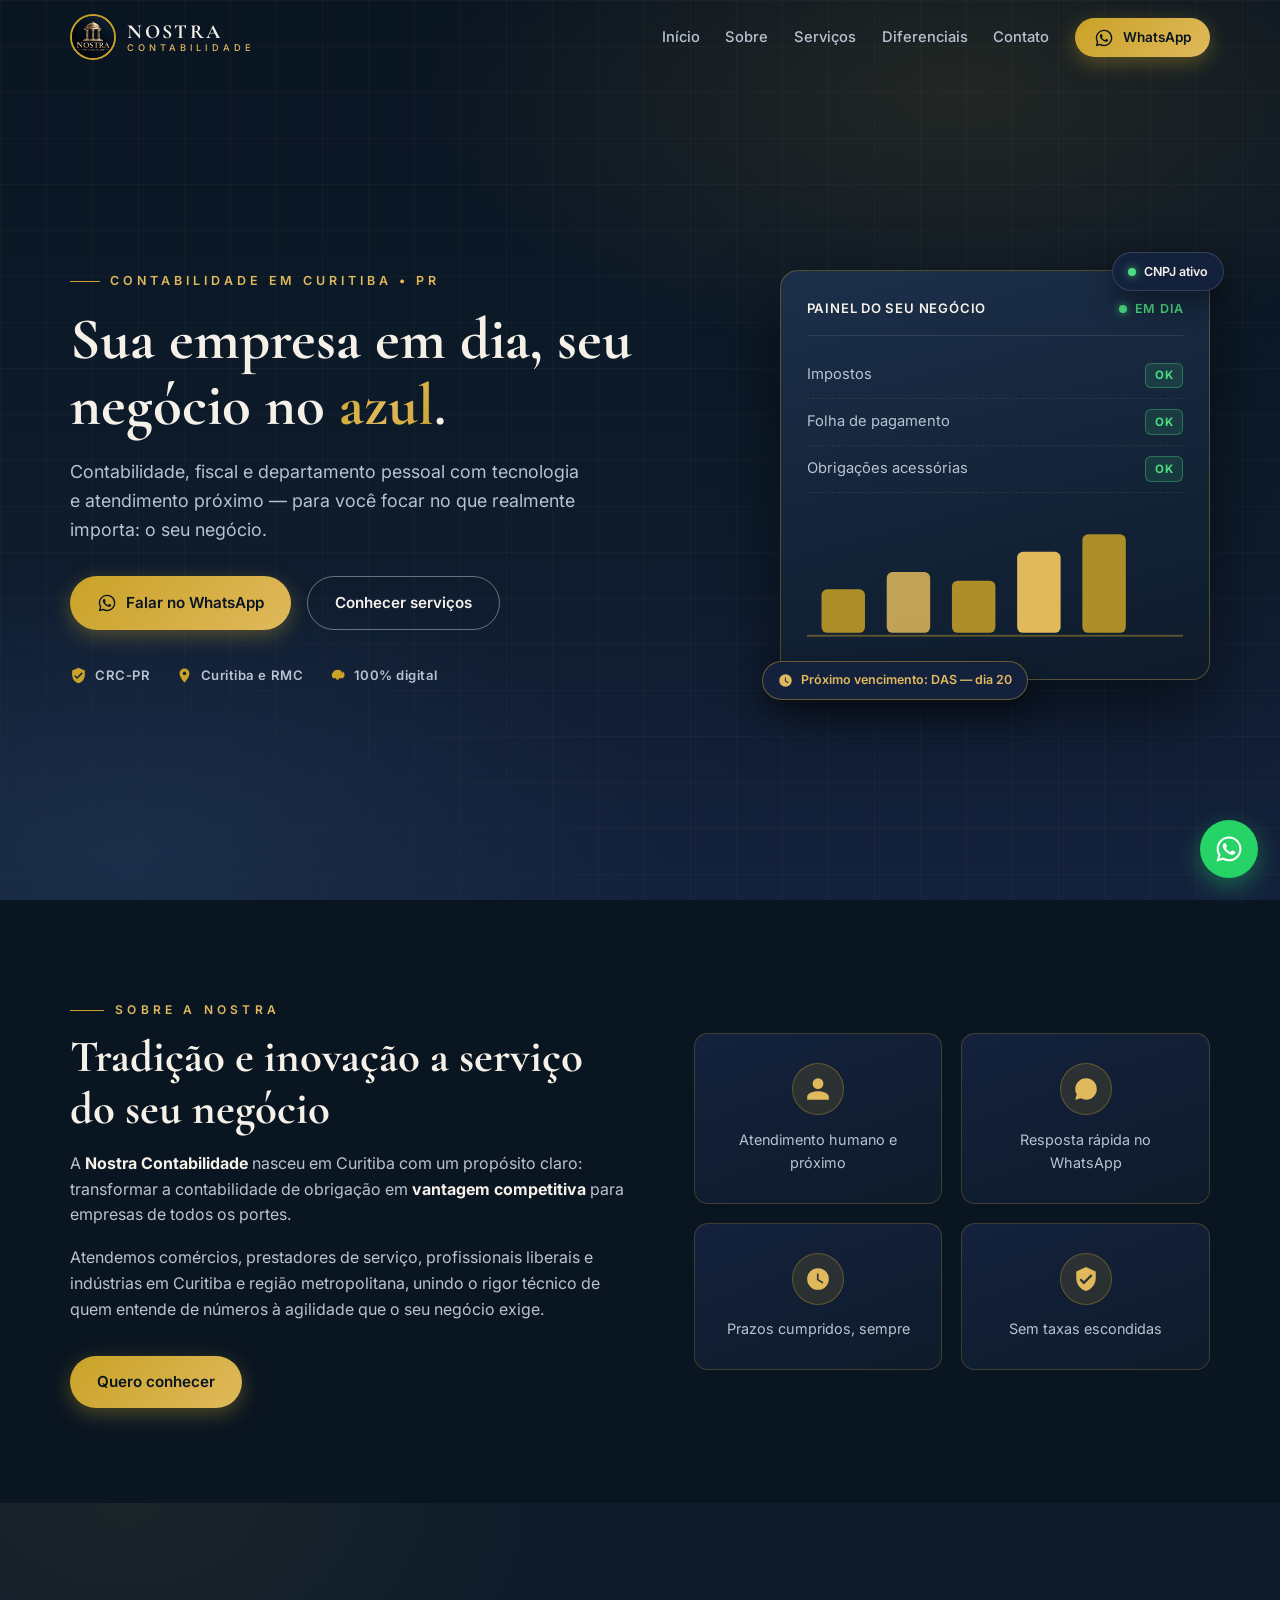
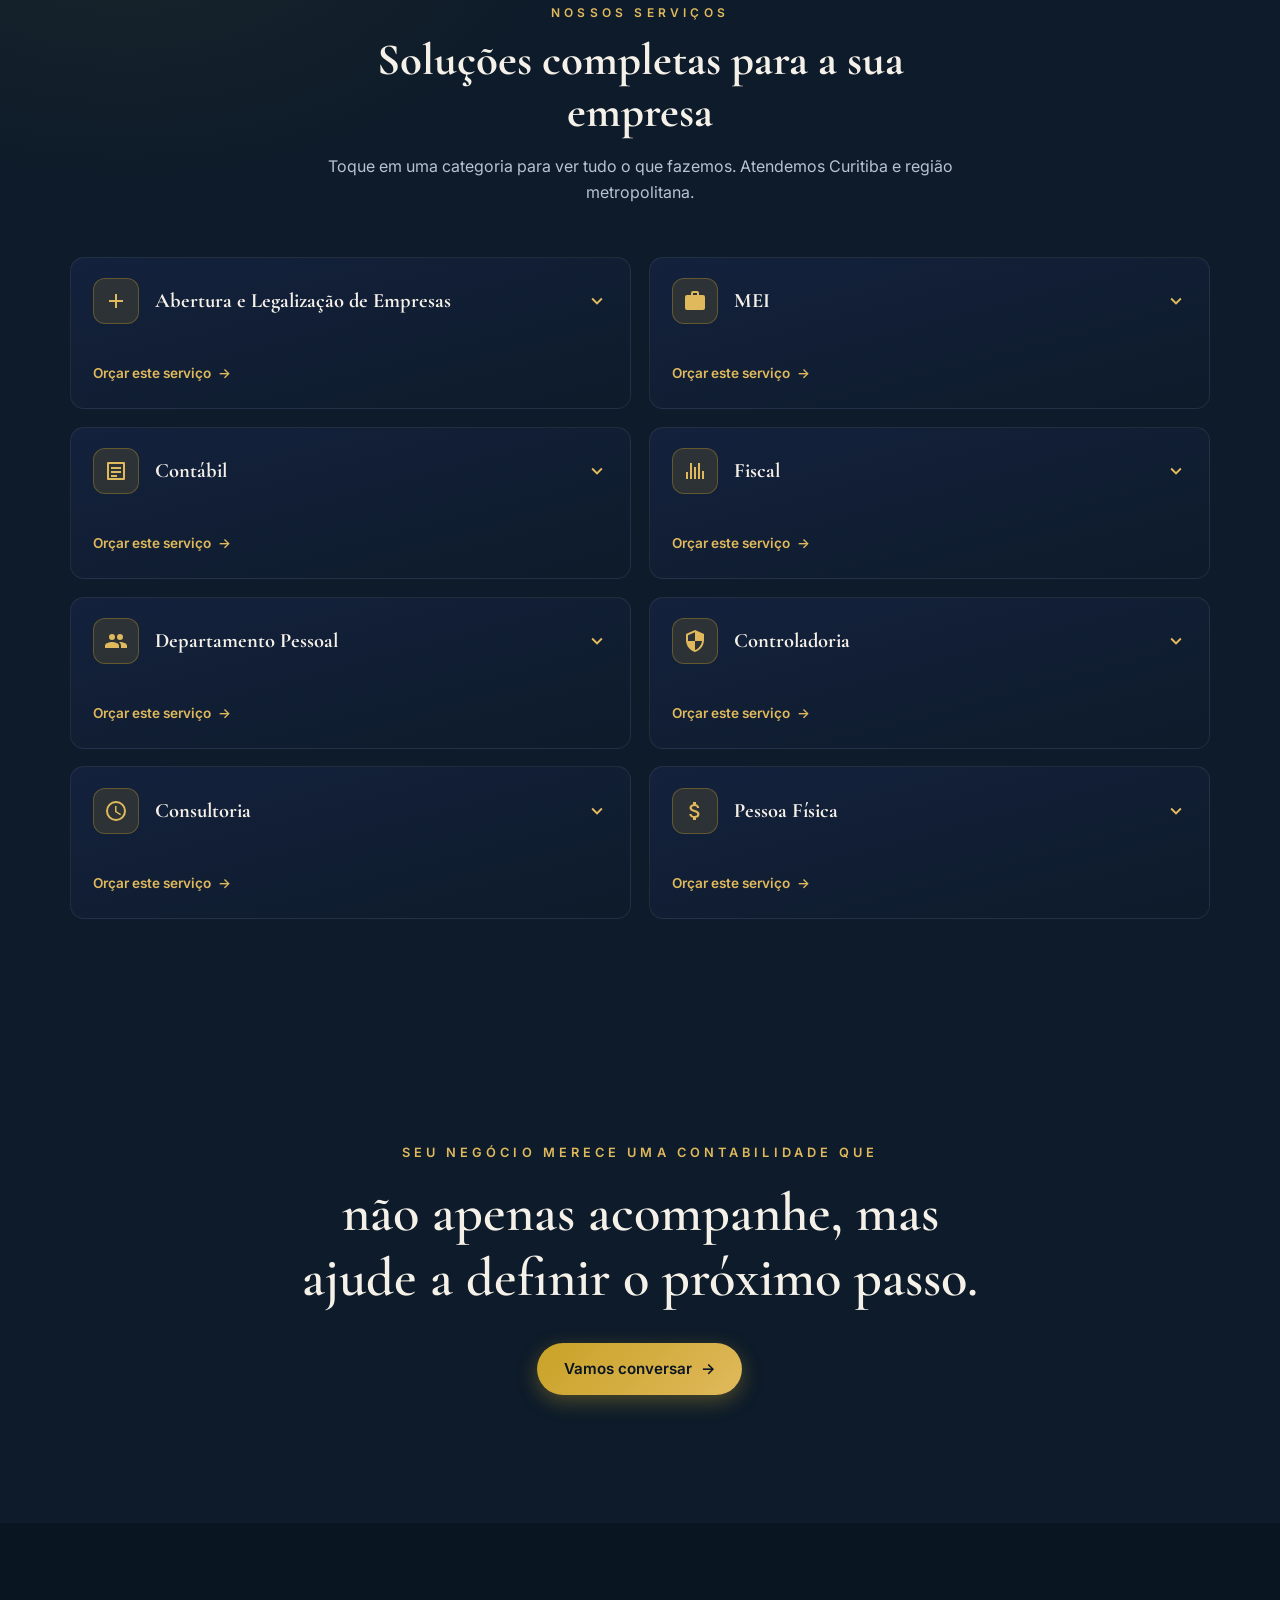
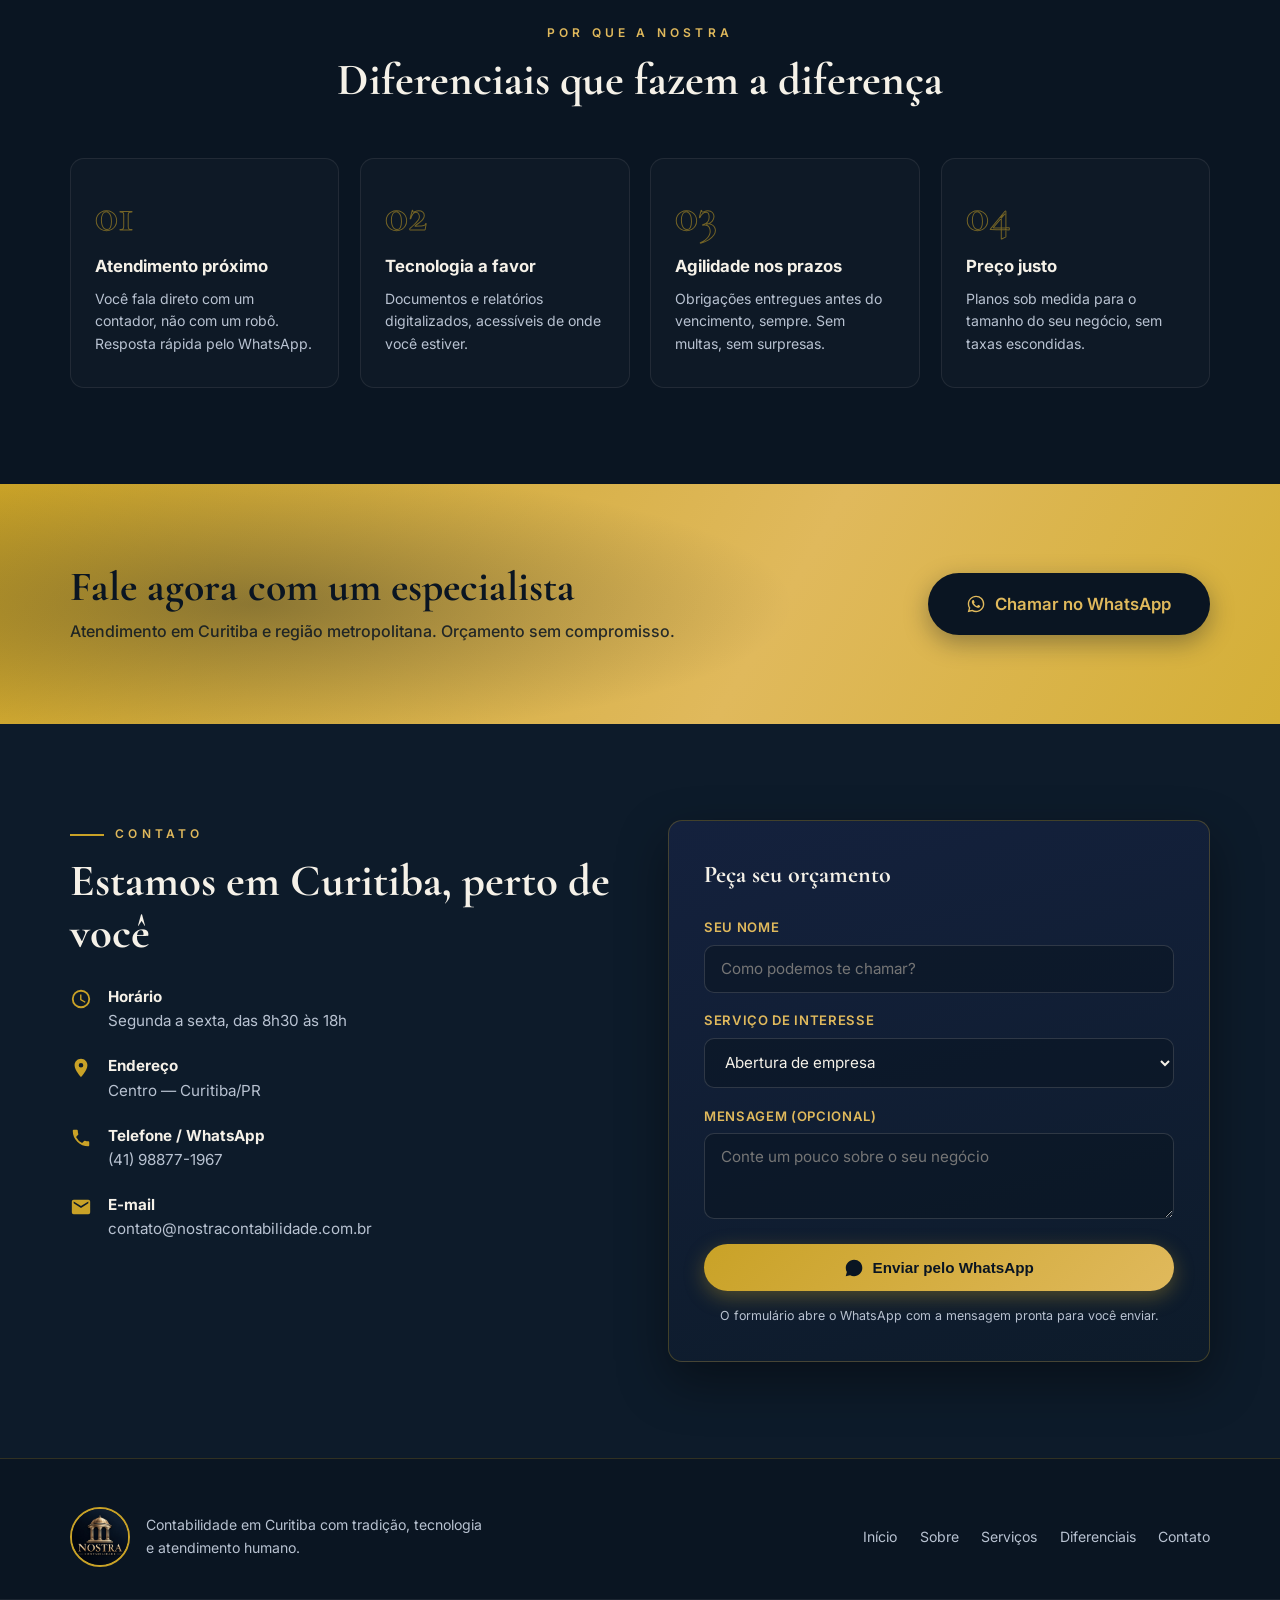
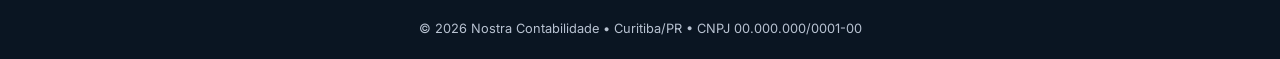
==== index.html @ fb2be80e "Refaz hero em layout moderno de duas colunas: texto + painel visual, selos de confiança, remove logo" ====
<!DOCTYPE html>
<html lang="pt-BR">
<head>
  <meta charset="UTF-8">
  <meta name="viewport" content="width=device-width, initial-scale=1.0">
  <title>Nostra Contabilidade | Contabilidade em Curitiba</title>
  <meta name="description" content="Nostra Contabilidade em Curitiba: abertura de empresa, contabilidade completa, folha de pagamento, imposto de renda e planejamento tributário. Fale conosco pelo WhatsApp.">
  <link rel="icon" type="image/jpeg" href="logo.jpeg">
  <link rel="preconnect" href="https://fonts.googleapis.com">
  <link rel="preconnect" href="https://fonts.gstatic.com" crossorigin>
  <link href="https://fonts.googleapis.com/css2?family=Cormorant+Garamond:wght@500;600;700&family=Inter:wght@400;500;600;700&display=swap" rel="stylesheet">
  <link rel="stylesheet" href="css/style.css">
</head>
<body>

  <!-- ===== HEADER ===== -->
  <header class="header" id="header">
    <div class="container header__inner">
      <a href="#inicio" class="header__brand">
        <img src="logo.jpeg" alt="Nostra Contabilidade" class="header__logo">
        <span class="header__name">NOSTRA <small>CONTABILIDADE</small></span>
      </a>
      <nav class="nav" id="nav">
        <a href="#inicio" class="nav__link">Início</a>
        <a href="#sobre" class="nav__link">Sobre</a>
        <a href="#servicos" class="nav__link">Serviços</a>
        <a href="#diferenciais" class="nav__link">Diferenciais</a>
        <a href="#contato" class="nav__link">Contato</a>
        <a href="#" class="btn btn--gold btn--nav js-whatsapp" data-message="Olá! Vim pelo site da Nostra Contabilidade e gostaria de um orçamento.">
          <svg viewBox="0 0 24 24" class="icon" aria-hidden="true"><path d="M12.04 2C6.58 2 2.13 6.45 2.13 11.91c0 1.75.46 3.45 1.32 4.95L2.05 22l5.25-1.38a9.87 9.87 0 0 0 4.74 1.21h.01c5.46 0 9.9-4.45 9.9-9.91 0-2.65-1.03-5.14-2.9-7.01A9.82 9.82 0 0 0 12.04 2zm0 18.13h-.01a8.2 8.2 0 0 1-4.19-1.15l-.3-.18-3.12.82.83-3.04-.2-.31a8.2 8.2 0 0 1-1.26-4.38c0-4.54 3.7-8.24 8.25-8.24 2.2 0 4.27.86 5.82 2.42a8.18 8.18 0 0 1 2.41 5.83c0 4.54-3.7 8.23-8.23 8.23zm4.52-6.16c-.25-.12-1.47-.72-1.69-.81-.23-.08-.39-.12-.56.13-.16.24-.64.8-.78.97-.14.16-.29.18-.54.06-.25-.12-1.05-.39-2-1.23-.74-.66-1.23-1.47-1.38-1.72-.14-.25-.02-.38.11-.51.11-.11.25-.29.37-.43.12-.14.16-.25.25-.41.08-.17.04-.31-.02-.43-.06-.12-.56-1.34-.76-1.84-.2-.48-.41-.42-.56-.43h-.48c-.17 0-.43.06-.66.31-.22.25-.86.85-.86 2.07 0 1.22.89 2.4 1.01 2.56.12.17 1.75 2.67 4.23 3.74.59.26 1.05.41 1.41.52.59.19 1.13.16 1.56.1.48-.07 1.47-.6 1.67-1.18.21-.58.21-1.07.15-1.18-.06-.11-.22-.17-.47-.29z"/></svg>
          WhatsApp
        </a>
      </nav>
      <button class="hamburger" id="hamburger" aria-label="Abrir menu" aria-expanded="false">
        <span></span><span></span><span></span>
      </button>
    </div>
  </header>

  <!-- ===== HERO ===== -->
  <section class="hero" id="inicio">
    <div class="container hero__inner">
      <div class="hero__col hero__col--texto">
        <p class="hero__tag reveal">Contabilidade em Curitiba • PR</p>
        <h1 class="hero__title reveal" style="--delay:.15s">
          Sua empresa em dia, seu negócio no <em>azul</em>.
        </h1>
        <p class="hero__subtitle reveal" style="--delay:.3s">
          Contabilidade, fiscal e departamento pessoal com tecnologia e atendimento
          próximo — para você focar no que realmente importa: o seu negócio.
        </p>
        <div class="hero__actions reveal" style="--delay:.45s">
          <a href="#" class="btn btn--gold js-whatsapp" data-message="Olá! Vim pelo site da Nostra Contabilidade e gostaria de um orçamento.">
            <svg viewBox="0 0 24 24" class="icon" aria-hidden="true"><path d="M12.04 2C6.58 2 2.13 6.45 2.13 11.91c0 1.75.46 3.45 1.32 4.95L2.05 22l5.25-1.38a9.87 9.87 0 0 0 4.74 1.21h.01c5.46 0 9.9-4.45 9.9-9.91 0-2.65-1.03-5.14-2.9-7.01A9.82 9.82 0 0 0 12.04 2zm0 18.13h-.01a8.2 8.2 0 0 1-4.19-1.15l-.3-.18-3.12.82.83-3.04-.2-.31a8.2 8.2 0 0 1-1.26-4.38c0-4.54 3.7-8.24 8.25-8.24 2.2 0 4.27.86 5.82 2.42a8.18 8.18 0 0 1 2.41 5.83c0 4.54-3.7 8.23-8.23 8.23zm4.52-6.16c-.25-.12-1.47-.72-1.69-.81-.23-.08-.39-.12-.56.13-.16.24-.64.8-.78.97-.14.16-.29.18-.54.06-.25-.12-1.05-.39-2-1.23-.74-.66-1.23-1.47-1.38-1.72-.14-.25-.02-.38.11-.51.11-.11.25-.29.37-.43.12-.14.16-.25.25-.41.08-.17.04-.31-.02-.43-.06-.12-.56-1.34-.76-1.84-.2-.48-.41-.42-.56-.43h-.48c-.17 0-.43.06-.66.31-.22.25-.86.85-.86 2.07 0 1.22.89 2.4 1.01 2.56.12.17 1.75 2.67 4.23 3.74.59.26 1.05.41 1.41.52.59.19 1.13.16 1.56.1.48-.07 1.47-.6 1.67-1.18.21-.58.21-1.07.15-1.18-.06-.11-.22-.17-.47-.29z"/></svg>
            Falar no WhatsApp
          </a>
          <a href="#servicos" class="btn btn--outline">Conhecer serviços</a>
        </div>
        <ul class="hero__badges reveal" style="--delay:.6s">
          <li>
            <svg viewBox="0 0 24 24" class="icon"><path d="M12 1 3 5v6c0 5.55 3.84 10.74 9 12 5.16-1.26 9-6.45 9-12V5l-9-4zm-2 16-4-4 1.41-1.41L10 14.17l6.59-6.59L18 9l-8 8z"/></svg>
            CRC-PR
          </li>
          <li>
            <svg viewBox="0 0 24 24" class="icon"><path d="M12 2C8.13 2 5 5.13 5 9c0 5.25 7 13 7 13s7-7.75 7-13c0-3.87-3.13-7-7-7zm0 9.5A2.5 2.5 0 1 1 14.5 9 2.5 2.5 0 0 1 12 11.5z"/></svg>
            Curitiba e RMC
          </li>
          <li>
            <svg viewBox="0 0 24 24" class="icon"><path d="M19.35 10.04A7.49 7.49 0 0 0 12 4a7.58 7.58 0 0 0-6.18 3.12A6 6 0 0 0 6 16.03h12.98A5.5 5.5 0 0 0 22 10.5a5.4 5.4 0 0 0-2.65-4.46zM10 17.5h4v-1.5h-4v1.5z"/></svg>
            100% digital
          </li>
        </ul>
      </div>
      <div class="hero__col hero__col--visual reveal" style="--delay:.3s">
        <div class="panel">
          <div class="panel__head">
            <span>Painel do seu negócio</span>
            <span class="panel__status"><i></i>Em dia</span>
          </div>
          <div class="panel__row">
            <span>Impostos</span>
            <span class="panel__ok">OK</span>
          </div>
          <div class="panel__row">
            <span>Folha de pagamento</span>
            <span class="panel__ok">OK</span>
          </div>
          <div class="panel__row">
            <span>Obrigações acessórias</span>
            <span class="panel__ok">OK</span>
          </div>
          <svg class="panel__chart" viewBox="0 0 260 90" aria-hidden="true">
            <rect x="10"  y="52" width="30" height="30" rx="4"/>
            <rect x="55"  y="40" width="30" height="42" rx="4"/>
            <rect x="100" y="46" width="30" height="36" rx="4"/>
            <rect x="145" y="26" width="30" height="56" rx="4"/>
            <rect x="190" y="14" width="30" height="68" rx="4"/>
            <line x1="0" y1="84" x2="260" y2="84" stroke="rgba(201,162,39,.4)" stroke-width="1.5"/>
          </svg>
        </div>
        <span class="chip chip--green">
          <i></i>CNPJ ativo
        </span>
        <span class="chip chip--gold">
          <svg viewBox="0 0 24 24"><path d="M12 2a10 10 0 1 0 10 10A10 10 0 0 0 12 2zm4.2 14.2L11 13V7h1.5v5.2l4.5 2.7-.8 1.3z"/></svg>
          Próximo vencimento: DAS — dia 20
        </span>
      </div>
    </div>
  </section>

  <!-- ===== SOBRE ===== -->
  <section class="section sobre" id="sobre">
    <div class="container sobre__grid">
      <div class="sobre__texto reveal">
        <span class="section__tag">Sobre a Nostra</span>
        <h2 class="section__title">Tradição e inovação a serviço do seu negócio</h2>
        <p>
          A <strong>Nostra Contabilidade</strong> nasceu em Curitiba com um propósito claro:
          transformar a contabilidade de obrigação em <strong>vantagem competitiva</strong> para
          empresas de todos os portes.
        </p>
        <p>
          Atendemos comércios, prestadores de serviço, profissionais liberais e indústrias em
          Curitiba e região metropolitana, unindo o rigor técnico de quem entende de números
          à agilidade que o seu negócio exige.
        </p>
        <a href="#" class="btn btn--gold js-whatsapp" data-message="Olá! Gostaria de conhecer melhor a Nostra Contabilidade.">Quero conhecer</a>
      </div>
      <div class="sobre__stats reveal" style="--delay:.2s">
        <div class="stat">
          <span class="stat__icon">
            <svg viewBox="0 0 24 24"><path d="M12 12a5 5 0 1 0-5-5 5 5 0 0 0 5 5zm0 2c-3.34 0-10 1.67-10 5v3h20v-3c0-3.33-6.66-5-10-5z"/></svg>
          </span>
          <span class="stat__label">Atendimento humano e próximo</span>
        </div>
        <div class="stat">
          <span class="stat__icon">
            <svg viewBox="0 0 24 24"><path d="M12.04 2C6.58 2 2.13 6.45 2.13 11.91c0 1.75.46 3.45 1.32 4.95L2.05 22l5.25-1.38a9.87 9.87 0 0 0 4.74 1.21h.01c5.46 0 9.9-4.45 9.9-9.91 0-2.65-1.03-5.14-2.9-7.01A9.82 9.82 0 0 0 12.04 2z"/></svg>
          </span>
          <span class="stat__label">Resposta rápida no WhatsApp</span>
        </div>
        <div class="stat">
          <span class="stat__icon">
            <svg viewBox="0 0 24 24"><path d="M12 2a10 10 0 1 0 10 10A10 10 0 0 0 12 2zm4.2 14.2L11 13V7h1.5v5.2l4.5 2.7-.8 1.3z"/></svg>
          </span>
          <span class="stat__label">Prazos cumpridos, sempre</span>
        </div>
        <div class="stat">
          <span class="stat__icon">
            <svg viewBox="0 0 24 24"><path d="M12 1 3 5v6c0 5.55 3.84 10.74 9 12 5.16-1.26 9-6.45 9-12V5l-9-4zm-2 16-4-4 1.41-1.41L10 14.17l6.59-6.59L18 9l-8 8z"/></svg>
          </span>
          <span class="stat__label">Sem taxas escondidas</span>
        </div>
      </div>
    </div>
  </section>

  <!-- ===== SERVIÇOS ===== -->
  <section class="section servicos" id="servicos">
    <div class="container">
      <div class="section__head reveal">
        <span class="section__tag">Nossos serviços</span>
        <h2 class="section__title">Soluções completas para a sua empresa</h2>
        <p class="section__lead">Toque em uma categoria para ver tudo o que fazemos. Atendemos Curitiba e região metropolitana.</p>
      </div>
      <div class="services">

        <div class="service reveal">
          <button class="service__head" aria-expanded="false">
            <span class="service__icon">
              <svg viewBox="0 0 24 24"><path d="M19 13h-6v6h-2v-6H5v-2h6V5h2v6h6v2z"/></svg>
            </span>
            <span class="service__title">Abertura e Legalização de Empresas</span>
            <svg class="service__chevron" viewBox="0 0 24 24"><path d="M7.41 8.59 12 13.17l4.59-4.58L18 10l-6 6-6-6z"/></svg>
          </button>
          <div class="service__body">
            <ul class="service__list">
              <li>Abertura de empresa (MEI, ME, EPP, LTDA, SLU)</li>
              <li>Alteração contratual (endereço, sócios, atividade, capital)</li>
              <li>Encerramento e baixa de empresas</li>
              <li>Transformação de MEI em ME</li>
              <li>Licenças e alvarás (prefeitura, bombeiros, vigilância sanitária)</li>
              <li>Certificado digital</li>
              <li>Regularização de empresas inativas ou com pendências</li>
            </ul>
            <a href="#" class="service__cta js-whatsapp" data-message="Olá! Tenho interesse em Abertura e Legalização de Empresas.">Orçar este serviço</a>
          </div>
        </div>

        <div class="service reveal" style="--delay:.05s">
          <button class="service__head" aria-expanded="false">
            <span class="service__icon">
              <svg viewBox="0 0 24 24"><path d="M20 6h-4V4a2 2 0 0 0-2-2h-4a2 2 0 0 0-2 2v2H4a2 2 0 0 0-2 2v11a2 2 0 0 0 2 2h16a2 2 0 0 0 2-2V8a2 2 0 0 0-2-2zm-6 0h-4V4h4z"/></svg>
            </span>
            <span class="service__title">MEI</span>
            <svg class="service__chevron" viewBox="0 0 24 24"><path d="M7.41 8.59 12 13.17l4.59-4.58L18 10l-6 6-6-6z"/></svg>
          </button>
          <div class="service__body">
            <ul class="service__list">
              <li>Abertura e formalização</li>
              <li>Emissão da DAS mensal</li>
              <li>Declaração anual (DASN-SIMEI)</li>
              <li>Orientação sobre limite de faturamento e desenquadramento</li>
              <li>Regularização de débitos</li>
              <li>Emissão de notas fiscais</li>
            </ul>
            <a href="#" class="service__cta js-whatsapp" data-message="Olá! Tenho interesse no serviço de MEI.">Orçar este serviço</a>
          </div>
        </div>

        <div class="service reveal" style="--delay:.1s">
          <button class="service__head" aria-expanded="false">
            <span class="service__icon">
              <svg viewBox="0 0 24 24"><path d="M4 3h16a1 1 0 0 1 1 1v16a1 1 0 0 1-1 1H4a1 1 0 0 1-1-1V4a1 1 0 0 1 1-1zm1 2v14h14V5H5zm2 3h10v2H7V8zm0 4h10v2H7v-2zm0 4h6v2H7v-2z"/></svg>
            </span>
            <span class="service__title">Contábil</span>
            <svg class="service__chevron" viewBox="0 0 24 24"><path d="M7.41 8.59 12 13.17l4.59-4.58L18 10l-6 6-6-6z"/></svg>
          </button>
          <div class="service__body">
            <ul class="service__list">
              <li>Escrituração contábil</li>
              <li>Balancete, balanço patrimonial e DRE</li>
              <li>Conciliação contábil</li>
              <li>Planejamento tributário (Simples, Lucro Presumido, Lucro Real)</li>
              <li>Obrigações acessórias (ECD, ECF)</li>
              <li>Contabilidade para startups, prestadores de serviço, comércio e profissionais liberais</li>
            </ul>
            <a href="#" class="service__cta js-whatsapp" data-message="Olá! Tenho interesse no serviço Contábil.">Orçar este serviço</a>
          </div>
        </div>

        <div class="service reveal" style="--delay:.15s">
          <button class="service__head" aria-expanded="false">
            <span class="service__icon">
              <svg viewBox="0 0 24 24"><path d="M3 13h2v7H3v-7zm4-9h2v16H7V4zm4 4h2v12h-2V8zm4-4h2v16h-2V4zm4 8h2v8h-2v-8z"/></svg>
            </span>
            <span class="service__title">Fiscal</span>
            <svg class="service__chevron" viewBox="0 0 24 24"><path d="M7.41 8.59 12 13.17l4.59-4.58L18 10l-6 6-6-6z"/></svg>
          </button>
          <div class="service__body">
            <ul class="service__list">
              <li>Apuração de impostos (Simples Nacional, ICMS, ISS, PIS/COFINS, IRPJ/CSLL)</li>
              <li>Emissão de notas fiscais (NF-e, NFS-e, NFC-e)</li>
              <li>Escrituração fiscal e obrigações acessórias (SPED, DeSTDA, EFD)</li>
              <li>Recuperação de créditos tributários</li>
              <li>Parcelamento de débitos e regularização fiscal</li>
              <li>Certidões negativas</li>
            </ul>
            <a href="#" class="service__cta js-whatsapp" data-message="Olá! Tenho interesse no serviço Fiscal.">Orçar este serviço</a>
          </div>
        </div>

        <div class="service reveal" style="--delay:.2s">
          <button class="service__head" aria-expanded="false">
            <span class="service__icon">
              <svg viewBox="0 0 24 24"><path d="M16 11a3 3 0 1 0-3-3 3 3 0 0 0 3 3zm-8 0a3 3 0 1 0-3-3 3 3 0 0 0 3 3zm0 2c-2.33 0-7 1.17-7 3.5V19h14v-2.5C15 14.17 10.33 13 8 13zm8 0c-.29 0-.62.02-.97.05A4.22 4.22 0 0 1 17 16.5V19h6v-2.5c0-2.33-4.67-3.5-7-3.5z"/></svg>
            </span>
            <span class="service__title">Departamento Pessoal</span>
            <svg class="service__chevron" viewBox="0 0 24 24"><path d="M7.41 8.59 12 13.17l4.59-4.58L18 10l-6 6-6-6z"/></svg>
          </button>
          <div class="service__body">
            <ul class="service__list">
              <li>Admissão e demissão de funcionários</li>
              <li>Folha de pagamento e pró-labore</li>
              <li>Férias, 13º e rescisões</li>
              <li>eSocial, FGTS, INSS e DCTFWeb</li>
              <li>Controle de ponto e benefícios</li>
              <li>Contratos de trabalho e orientação trabalhista</li>
              <li>Atestados, afastamentos e homologações</li>
            </ul>
            <a href="#" class="service__cta js-whatsapp" data-message="Olá! Tenho interesse no Departamento Pessoal.">Orçar este serviço</a>
          </div>
        </div>

        <div class="service reveal" style="--delay:.25s">
          <button class="service__head" aria-expanded="false">
            <span class="service__icon">
              <svg viewBox="0 0 24 24"><path d="M12 1 3 5v6c0 5.55 3.84 10.74 9 12 5.16-1.26 9-6.45 9-12V5l-9-4zm0 10.99h7c-.53 4.12-3.28 7.79-7 8.94V12H5V6.3l7-3.11v8.8z"/></svg>
            </span>
            <span class="service__title">Controladoria</span>
            <svg class="service__chevron" viewBox="0 0 24 24"><path d="M7.41 8.59 12 13.17l4.59-4.58L18 10l-6 6-6-6z"/></svg>
          </button>
          <div class="service__body">
            <ul class="service__list">
              <li>Planejamento orçamentário e controle de metas</li>
              <li>Fluxo de caixa e projeções</li>
              <li>Controle de contas a pagar e a receber (BPO financeiro)</li>
              <li>Análise de resultados e indicadores (KPIs)</li>
              <li>Custos e precificação</li>
              <li>Relatórios gerenciais e dashboards</li>
              <li>Controles internos e auditoria</li>
            </ul>
            <a href="#" class="service__cta js-whatsapp" data-message="Olá! Tenho interesse no serviço de Controladoria.">Orçar este serviço</a>
          </div>
        </div>

        <div class="service reveal" style="--delay:.3s">
          <button class="service__head" aria-expanded="false">
            <span class="service__icon">
              <svg viewBox="0 0 24 24"><path d="M12 2a10 10 0 1 0 10 10A10 10 0 0 0 12 2zm0 18a8 8 0 1 1 8-8 8 8 0 0 1-8 8zm.5-13H11v6l5.25 3.15.75-1.23-4.5-2.67z"/></svg>
            </span>
            <span class="service__title">Consultoria</span>
            <svg class="service__chevron" viewBox="0 0 24 24"><path d="M7.41 8.59 12 13.17l4.59-4.58L18 10l-6 6-6-6z"/></svg>
          </button>
          <div class="service__body">
            <ul class="service__list">
              <li>Consultoria tributária e planejamento fiscal</li>
              <li>Consultoria financeira e gestão de caixa</li>
              <li>Consultoria para abertura de negócios (viabilidade, regime, estrutura)</li>
              <li>Consultoria em reestruturação e organização de processos</li>
              <li>Consultoria trabalhista preventiva</li>
              <li>Valuation e análise de investimentos</li>
            </ul>
            <a href="#" class="service__cta js-whatsapp" data-message="Olá! Tenho interesse em Consultoria.">Orçar este serviço</a>
          </div>
        </div>

        <div class="service reveal" style="--delay:.35s">
          <button class="service__head" aria-expanded="false">
            <span class="service__icon">
              <svg viewBox="0 0 24 24"><path d="M11.8 10.9c-2.27-.59-3-1.2-3-2.15 0-1.09 1.01-1.85 2.7-1.85 1.78 0 2.44.85 2.5 2.1h2.21c-.07-1.72-1.12-3.3-3.21-3.81V3h-3v2.16c-1.94.42-3.5 1.68-3.5 3.61 0 2.31 1.91 3.46 4.7 4.13 2.5.6 3 1.48 3 2.41 0 .69-.49 1.79-2.7 1.79-2.06 0-2.87-.92-2.98-2.1H6.32c.12 2.19 1.76 3.42 3.68 3.83V21h3v-2.15c1.95-.37 3.5-1.5 3.5-3.55 0-2.84-2.43-3.81-4.7-4.4z"/></svg>
            </span>
            <span class="service__title">Pessoa Física</span>
            <svg class="service__chevron" viewBox="0 0 24 24"><path d="M7.41 8.59 12 13.17l4.59-4.58L18 10l-6 6-6-6z"/></svg>
          </button>
          <div class="service__body">
            <ul class="service__list">
              <li>Declaração de Imposto de Renda (IRPF)</li>
              <li>Carnê-leão</li>
              <li>Ganho de capital (venda de imóveis e bens)</li>
              <li>Regularização de CPF e malha fina</li>
            </ul>
            <a href="#" class="service__cta js-whatsapp" data-message="Olá! Tenho interesse em serviços para Pessoa Física.">Orçar este serviço</a>
          </div>
        </div>

      </div>
    </div>
  </section>

  <!-- ===== FAIXA DE IMPACTO ===== -->
  <section class="banner">
    <div class="banner__content container reveal">
      <p class="banner__tag">Seu negócio merece uma contabilidade que</p>
      <h2 class="banner__title">não apenas acompanhe, mas<br>ajude a definir o próximo passo.</h2>
      <a href="#" class="btn btn--gold js-whatsapp" data-message="Olá! Vim pelo site da Nostra Contabilidade. Vamos conversar sobre o meu negócio?">
        Vamos conversar
        <span class="btn__arrow" aria-hidden="true">&rarr;</span>
      </a>
    </div>
  </section>

  <!-- ===== DIFERENCIAIS ===== -->
  <section class="section diferenciais" id="diferenciais">
    <div class="container">
      <div class="section__head reveal">
        <span class="section__tag">Por que a Nostra</span>
        <h2 class="section__title">Diferenciais que fazem a diferença</h2>
      </div>
      <div class="diferenciais__grid">
        <div class="diferencial reveal">
          <div class="diferencial__num">01</div>
          <h3>Atendimento próximo</h3>
          <p>Você fala direto com um contador, não com um robô. Resposta rápida pelo WhatsApp.</p>
        </div>
        <div class="diferencial reveal" style="--delay:.1s">
          <div class="diferencial__num">02</div>
          <h3>Tecnologia a favor</h3>
          <p>Documentos e relatórios digitalizados, acessíveis de onde você estiver.</p>
        </div>
        <div class="diferencial reveal" style="--delay:.2s">
          <div class="diferencial__num">03</div>
          <h3>Agilidade nos prazos</h3>
          <p>Obrigações entregues antes do vencimento, sempre. Sem multas, sem surpresas.</p>
        </div>
        <div class="diferencial reveal" style="--delay:.3s">
          <div class="diferencial__num">04</div>
          <h3>Preço justo</h3>
          <p>Planos sob medida para o tamanho do seu negócio, sem taxas escondidas.</p>
        </div>
      </div>
    </div>
  </section>

  <!-- ===== CTA WHATSAPP ===== -->
  <section class="cta">
    <div class="container cta__inner reveal">
      <div>
        <h2>Fale agora com um especialista</h2>
        <p>Atendimento em Curitiba e região metropolitana. Orçamento sem compromisso.</p>
      </div>
      <a href="#" class="btn btn--gold btn--big js-whatsapp" data-message="Olá! Vim pelo site da Nostra Contabilidade e gostaria de falar com um especialista.">
        <svg viewBox="0 0 24 24" class="icon" aria-hidden="true"><path d="M12.04 2C6.58 2 2.13 6.45 2.13 11.91c0 1.75.46 3.45 1.32 4.95L2.05 22l5.25-1.38a9.87 9.87 0 0 0 4.74 1.21h.01c5.46 0 9.9-4.45 9.9-9.91 0-2.65-1.03-5.14-2.9-7.01A9.82 9.82 0 0 0 12.04 2zm0 18.13h-.01a8.2 8.2 0 0 1-4.19-1.15l-.3-.18-3.12.82.83-3.04-.2-.31a8.2 8.2 0 0 1-1.26-4.38c0-4.54 3.7-8.24 8.25-8.24 2.2 0 4.27.86 5.82 2.42a8.18 8.18 0 0 1 2.41 5.83c0 4.54-3.7 8.23-8.23 8.23zm4.52-6.16c-.25-.12-1.47-.72-1.69-.81-.23-.08-.39-.12-.56.13-.16.24-.64.8-.78.97-.14.16-.29.18-.54.06-.25-.12-1.05-.39-2-1.23-.74-.66-1.23-1.47-1.38-1.72-.14-.25-.02-.38.11-.51.11-.11.25-.29.37-.43.12-.14.16-.25.25-.41.08-.17.04-.31-.02-.43-.06-.12-.56-1.34-.76-1.84-.2-.48-.41-.42-.56-.43h-.48c-.17 0-.43.06-.66.31-.22.25-.86.85-.86 2.07 0 1.22.89 2.4 1.01 2.56.12.17 1.75 2.67 4.23 3.74.59.26 1.05.41 1.41.52.59.19 1.13.16 1.56.1.48-.07 1.47-.6 1.67-1.18.21-.58.21-1.07.15-1.18-.06-.11-.22-.17-.47-.29z"/></svg>
        Chamar no WhatsApp
      </a>
    </div>
  </section>

  <!-- ===== CONTATO ===== -->
  <section class="section contato" id="contato">
    <div class="container contato__grid">
      <div class="contato__info reveal">
        <span class="section__tag">Contato</span>
        <h2 class="section__title">Estamos em Curitiba, perto de você</h2>
        <ul class="contato__lista">
          <li>
            <svg viewBox="0 0 24 24" class="icon"><path d="M12 2a10 10 0 1 0 10 10A10 10 0 0 0 12 2zm0 18a8 8 0 1 1 8-8 8 8 0 0 1-8 8zm.5-13H11v6l5.25 3.15.75-1.23-4.5-2.67z"/></svg>
            <div><strong>Horário</strong><br>Segunda a sexta, das 8h30 às 18h</div>
          </li>
          <li>
            <svg viewBox="0 0 24 24" class="icon"><path d="M12 2C8.13 2 5 5.13 5 9c0 5.25 7 13 7 13s7-7.75 7-13c0-3.87-3.13-7-7-7zm0 9.5A2.5 2.5 0 1 1 14.5 9 2.5 2.5 0 0 1 12 11.5z"/></svg>
            <div><strong>Endereço</strong><br>Centro — Curitiba/PR</div>
          </li>
          <li>
            <svg viewBox="0 0 24 24" class="icon"><path d="M6.62 10.79a15.05 15.05 0 0 0 6.59 6.59l2.2-2.2a1 1 0 0 1 1.02-.24 11.36 11.36 0 0 0 3.57.57 1 1 0 0 1 1 1V20a1 1 0 0 1-1 1A17 17 0 0 1 3 4a1 1 0 0 1 1-1h3.5a1 1 0 0 1 1 1 11.36 11.36 0 0 0 .57 3.57 1 1 0 0 1-.25 1.02z"/></svg>
            <div><strong>Telefone / WhatsApp</strong><br>(41) 98877-1967</div>
          </li>
          <li>
            <svg viewBox="0 0 24 24" class="icon"><path d="M20 4H4a2 2 0 0 0-2 2v12a2 2 0 0 0 2 2h16a2 2 0 0 0 2-2V6a2 2 0 0 0-2-2zm0 4-8 5-8-5V6l8 5 8-5z"/></svg>
            <div><strong>E-mail</strong><br>contato@nostracontabilidade.com.br</div>
          </li>
        </ul>
      </div>
      <form class="contato__form reveal" id="form-whatsapp" style="--delay:.2s">
        <h3>Peça seu orçamento</h3>
        <div class="field">
          <label for="nome">Seu nome</label>
          <input type="text" id="nome" name="nome" placeholder="Como podemos te chamar?" required>
        </div>
        <div class="field">
          <label for="assunto">Serviço de interesse</label>
          <select id="assunto" name="assunto">
            <option>Abertura de empresa</option>
            <option>Contabilidade completa</option>
            <option>Folha de pagamento</option>
            <option>Imposto de renda</option>
            <option>Planejamento tributário</option>
            <option>Regularização</option>
            <option>MEI / ME</option>
            <option>Outro</option>
          </select>
        </div>
        <div class="field">
          <label for="mensagem">Mensagem (opcional)</label>
          <textarea id="mensagem" name="mensagem" rows="3" placeholder="Conte um pouco sobre o seu negócio"></textarea>
        </div>
        <button type="submit" class="btn btn--gold btn--full">
          <svg viewBox="0 0 24 24" class="icon" aria-hidden="true"><path d="M12.04 2C6.58 2 2.13 6.45 2.13 11.91c0 1.75.46 3.45 1.32 4.95L2.05 22l5.25-1.38a9.87 9.87 0 0 0 4.74 1.21h.01c5.46 0 9.9-4.45 9.9-9.91 0-2.65-1.03-5.14-2.9-7.01A9.82 9.82 0 0 0 12.04 2z"/></svg>
          Enviar pelo WhatsApp
        </button>
        <p class="contato__form-hint">O formulário abre o WhatsApp com a mensagem pronta para você enviar.</p>
      </form>
    </div>
  </section>

  <!-- ===== FOOTER ===== -->
  <footer class="footer">
    <div class="container footer__inner">
      <div class="footer__brand">
        <img src="logo.jpeg" alt="Nostra Contabilidade" class="footer__logo">
        <p>Contabilidade em Curitiba com tradição, tecnologia e atendimento humano.</p>
      </div>
      <nav class="footer__nav">
        <a href="#inicio">Início</a>
        <a href="#sobre">Sobre</a>
        <a href="#servicos">Serviços</a>
        <a href="#diferenciais">Diferenciais</a>
        <a href="#contato">Contato</a>
      </nav>
    </div>
    <div class="footer__bottom">
      <p>© <span id="ano"></span> Nostra Contabilidade • Curitiba/PR • CNPJ 00.000.000/0001-00</p>
    </div>
  </footer>

  <!-- ===== BOTÃO FLUTUANTE WHATSAPP ===== -->
  <a href="#" class="whatsapp-float js-whatsapp" aria-label="Falar no WhatsApp" data-message="Olá! Vim pelo site da Nostra Contabilidade e gostaria de um orçamento.">
    <svg viewBox="0 0 24 24" aria-hidden="true"><path d="M12.04 2C6.58 2 2.13 6.45 2.13 11.91c0 1.75.46 3.45 1.32 4.95L2.05 22l5.25-1.38a9.87 9.87 0 0 0 4.74 1.21h.01c5.46 0 9.9-4.45 9.9-9.91 0-2.65-1.03-5.14-2.9-7.01A9.82 9.82 0 0 0 12.04 2zm0 18.13h-.01a8.2 8.2 0 0 1-4.19-1.15l-.3-.18-3.12.82.83-3.04-.2-.31a8.2 8.2 0 0 1-1.26-4.38c0-4.54 3.7-8.24 8.25-8.24 2.2 0 4.27.86 5.82 2.42a8.18 8.18 0 0 1 2.41 5.83c0 4.54-3.7 8.23-8.23 8.23zm4.52-6.16c-.25-.12-1.47-.72-1.69-.81-.23-.08-.39-.12-.56.13-.16.24-.64.8-.78.97-.14.16-.29.18-.54.06-.25-.12-1.05-.39-2-1.23-.74-.66-1.23-1.47-1.38-1.72-.14-.25-.02-.38.11-.51.11-.11.25-.29.37-.43.12-.14.16-.25.25-.41.08-.17.04-.31-.02-.43-.06-.12-.56-1.34-.76-1.84-.2-.48-.41-.42-.56-.43h-.48c-.17 0-.43.06-.66.31-.22.25-.86.85-.86 2.07 0 1.22.89 2.4 1.01 2.56.12.17 1.75 2.67 4.23 3.74.59.26 1.05.41 1.41.52.59.19 1.13.16 1.56.1.48-.07 1.47-.6 1.67-1.18.21-.58.21-1.07.15-1.18-.06-.11-.22-.17-.47-.29z"/></svg>
  </a>

  <script src="js/main.js"></script>
</body>
</html>
---- css/style.css ----
/* ================================================
   NOSTRA CONTABILIDADE — Curitiba
   Paleta: azul-marinho profundo + dourado
   ================================================ */

:root {
  --navy-900: #0a1522;
  --navy-800: #0d1b2a;
  --navy-700: #14213d;
  --navy-600: #1c2f4a;
  --gold: #c9a227;
  --gold-light: #e0b95c;
  --gold-soft: rgba(201, 162, 39, 0.14);
  --cream: #f5f1e8;
  --text-muted: #b8c2d1;
  --whatsapp: #25d366;
  --font-display: 'Cormorant Garamond', Georgia, serif;
  --font-body: 'Inter', system-ui, sans-serif;
  --radius: 14px;
  --transition: 0.35s cubic-bezier(0.22, 1, 0.36, 1);
}

* { margin: 0; padding: 0; box-sizing: border-box; }

html { scroll-behavior: smooth; scroll-padding-top: 84px; }

body {
  font-family: var(--font-body);
  background: var(--navy-800);
  color: var(--cream);
  line-height: 1.6;
  overflow-x: hidden;
}

img { max-width: 100%; display: block; }

.container {
  width: min(1140px, 92%);
  margin-inline: auto;
}

/* ---------- Botões ---------- */
.btn {
  display: inline-flex;
  align-items: center;
  gap: 0.55rem;
  padding: 0.85rem 1.7rem;
  border-radius: 50px;
  font-weight: 600;
  font-size: 0.95rem;
  text-decoration: none;
  border: none;
  cursor: pointer;
  transition: transform var(--transition), box-shadow var(--transition), background var(--transition);
  will-change: transform;
}
.btn .icon { width: 20px; height: 20px; fill: currentColor; }

.btn--gold {
  background: linear-gradient(135deg, var(--gold), var(--gold-light));
  color: var(--navy-900);
  box-shadow: 0 6px 20px rgba(201, 162, 39, 0.35);
}
.btn--gold:hover {
  transform: translateY(-3px);
  box-shadow: 0 10px 28px rgba(201, 162, 39, 0.5);
}

.btn--outline {
  background: transparent;
  color: var(--cream);
  border: 1.5px solid rgba(245, 241, 232, 0.4);
}
.btn--outline:hover {
  border-color: var(--gold);
  color: var(--gold-light);
  transform: translateY(-3px);
}

.btn--big { padding: 1.1rem 2.4rem; font-size: 1.05rem; }
.btn--full { width: 100%; justify-content: center; }
.btn--nav { padding: 0.55rem 1.2rem; font-size: 0.85rem; }

/* ---------- Header ---------- */
.header {
  position: fixed;
  inset: 0 0 auto 0;
  z-index: 100;
  padding: 0.9rem 0;
  transition: background var(--transition), box-shadow var(--transition), padding var(--transition);
}
.header.scrolled {
  background: rgba(10, 21, 34, 0.92);
  backdrop-filter: blur(12px);
  box-shadow: 0 4px 24px rgba(0, 0, 0, 0.45);
  padding: 0.55rem 0;
}
.header__inner {
  display: flex;
  align-items: center;
  justify-content: space-between;
  gap: 1rem;
}
.header__brand {
  display: flex;
  align-items: center;
  gap: 0.7rem;
  text-decoration: none;
  color: var(--cream);
}
.header__logo {
  width: 46px;
  height: 46px;
  border-radius: 50%;
  object-fit: cover;
  border: 2px solid var(--gold);
}
.header__name {
  font-family: var(--font-display);
  font-size: 1.25rem;
  font-weight: 700;
  letter-spacing: 0.12em;
  line-height: 1.1;
}
.header__name small {
  display: block;
  font-family: var(--font-body);
  font-size: 0.58rem;
  font-weight: 500;
  letter-spacing: 0.42em;
  color: var(--gold-light);
}

.nav { display: flex; align-items: center; gap: 1.6rem; }
.nav__link {
  color: var(--text-muted);
  text-decoration: none;
  font-size: 0.92rem;
  font-weight: 500;
  position: relative;
  transition: color var(--transition);
}
.nav__link::after {
  content: '';
  position: absolute;
  left: 0; bottom: -6px;
  width: 0; height: 2px;
  background: var(--gold);
  transition: width var(--transition);
}
.nav__link:hover { color: var(--cream); }
.nav__link:hover::after { width: 100%; }

/* Hambúrguer */
.hamburger {
  display: none;
  flex-direction: column;
  gap: 5px;
  background: none;
  border: none;
  cursor: pointer;
  padding: 6px;
  z-index: 110;
}
.hamburger span {
  width: 26px; height: 2.5px;
  background: var(--cream);
  border-radius: 2px;
  transition: transform var(--transition), opacity var(--transition);
}
.hamburger.open span:nth-child(1) { transform: translateY(7.5px) rotate(45deg); }
.hamburger.open span:nth-child(2) { opacity: 0; }
.hamburger.open span:nth-child(3) { transform: translateY(-7.5px) rotate(-45deg); }

/* ---------- Hero ---------- */
.hero {
  position: relative;
  min-height: 100svh;
  display: flex;
  align-items: center;
  padding: 120px 0 70px;
  background:
    radial-gradient(ellipse 70% 50% at 75% 10%, rgba(201, 162, 39, 0.12), transparent 60%),
    radial-gradient(ellipse 60% 45% at 10% 95%, rgba(28, 47, 74, 0.9), transparent 70%),
    linear-gradient(rgba(245, 241, 232, 0.028) 1px, transparent 1px),
    linear-gradient(90deg, rgba(245, 241, 232, 0.028) 1px, transparent 1px),
    linear-gradient(180deg, var(--navy-900), var(--navy-800) 55%, var(--navy-700));
  background-size: auto, auto, 46px 46px, 46px 46px, auto;
  overflow: hidden;
}
.hero__inner {
  position: relative;
  z-index: 1;
  display: grid;
  grid-template-columns: 1.05fr 0.95fr;
  gap: 4rem;
  align-items: center;
}
.hero__tag {
  font-size: 0.78rem;
  letter-spacing: 0.32em;
  text-transform: uppercase;
  color: var(--gold-light);
  margin-bottom: 1rem;
  font-weight: 600;
  display: inline-flex;
  align-items: center;
  gap: 0.6rem;
}
.hero__tag::before {
  content: '';
  width: 30px; height: 1.5px;
  background: var(--gold);
}
.hero__title {
  font-family: var(--font-display);
  font-size: clamp(2.3rem, 4.6vw, 3.7rem);
  font-weight: 700;
  line-height: 1.12;
  margin-bottom: 1.2rem;
}
.hero__title em {
  font-style: normal;
  background: linear-gradient(120deg, var(--gold), var(--gold-light), var(--gold));
  -webkit-background-clip: text;
  background-clip: text;
  color: transparent;
}
.hero__subtitle {
  max-width: 520px;
  color: var(--text-muted);
  font-size: clamp(1rem, 1.6vw, 1.12rem);
  margin-bottom: 2rem;
}
.hero__actions {
  display: flex;
  gap: 1rem;
  flex-wrap: wrap;
  margin-bottom: 2.2rem;
}
.hero__badges {
  list-style: none;
  display: flex;
  gap: 1.6rem;
  flex-wrap: wrap;
}
.hero__badges li {
  display: flex;
  align-items: center;
  gap: 0.5rem;
  font-size: 0.82rem;
  font-weight: 600;
  letter-spacing: 0.04em;
  color: var(--text-muted);
}
.hero__badges .icon {
  width: 17px; height: 17px;
  fill: var(--gold);
  flex-shrink: 0;
}

/* Painel visual do hero */
.hero__col--visual {
  position: relative;
  justify-self: end;
  width: min(430px, 100%);
}
.panel {
  background: linear-gradient(165deg, var(--navy-600), var(--navy-800));
  border: 1px solid rgba(201, 162, 39, 0.35);
  border-radius: 18px;
  padding: 1.7rem 1.6rem;
  box-shadow: 0 30px 70px rgba(0, 0, 0, 0.5);
}
.panel__head {
  display: flex;
  align-items: center;
  justify-content: space-between;
  font-size: 0.82rem;
  font-weight: 600;
  letter-spacing: 0.06em;
  text-transform: uppercase;
  color: var(--cream);
  padding-bottom: 1rem;
  margin-bottom: 1rem;
  border-bottom: 1px solid rgba(245, 241, 232, 0.1);
}
.panel__status {
  display: inline-flex;
  align-items: center;
  gap: 0.45rem;
  color: #4ade80;
  font-size: 0.78rem;
}
.panel__status i {
  width: 8px; height: 8px;
  border-radius: 50%;
  background: #4ade80;
  box-shadow: 0 0 8px rgba(74, 222, 128, 0.8);
}
.panel__row {
  display: flex;
  align-items: center;
  justify-content: space-between;
  padding: 0.65rem 0;
  font-size: 0.92rem;
  color: var(--text-muted);
  border-bottom: 1px dashed rgba(245, 241, 232, 0.08);
}
.panel__ok {
  font-size: 0.72rem;
  font-weight: 700;
  letter-spacing: 0.08em;
  color: #4ade80;
  background: rgba(74, 222, 128, 0.12);
  border: 1px solid rgba(74, 222, 128, 0.35);
  border-radius: 6px;
  padding: 0.15rem 0.55rem;
}
.panel__chart {
  width: 100%;
  margin-top: 1.3rem;
}
.panel__chart rect { fill: var(--gold); opacity: 0.85; }
.panel__chart rect:nth-child(even) { fill: var(--gold-light); }
.panel__chart rect:nth-child(4) { opacity: 1; }

/* Chips flutuantes */
.chip {
  position: absolute;
  display: inline-flex;
  align-items: center;
  gap: 0.5rem;
  font-size: 0.78rem;
  font-weight: 600;
  padding: 0.55rem 0.95rem;
  border-radius: 50px;
  background: var(--navy-700);
  border: 1px solid rgba(245, 241, 232, 0.14);
  box-shadow: 0 12px 30px rgba(0, 0, 0, 0.45);
  animation: float 5s ease-in-out infinite;
  white-space: nowrap;
}
.chip i {
  width: 8px; height: 8px;
  border-radius: 50%;
  background: #4ade80;
  box-shadow: 0 0 8px rgba(74, 222, 128, 0.8);
}
.chip svg {
  width: 15px; height: 15px;
  fill: var(--gold-light);
}
.chip--green {
  top: -18px;
  right: -14px;
  color: var(--cream);
}
.chip--gold {
  bottom: -20px;
  left: -18px;
  color: var(--gold-light);
  border-color: rgba(201, 162, 39, 0.45);
  animation-delay: 1.4s;
}
@keyframes float {
  0%, 100% { transform: translateY(0); }
  50% { transform: translateY(-7px); }
}

/* ---------- Seções genéricas ---------- */
.section { padding: 6rem 0; position: relative; }

.section__tag {
  display: inline-block;
  font-size: 0.75rem;
  letter-spacing: 0.35em;
  text-transform: uppercase;
  color: var(--gold-light);
  font-weight: 600;
  margin-bottom: 0.8rem;
}
.section__tag::before {
  content: '';
  display: inline-block;
  width: 34px; height: 1.5px;
  background: var(--gold);
  vertical-align: middle;
  margin-right: 0.7rem;
}
.section__title {
  font-family: var(--font-display);
  font-size: clamp(1.9rem, 4vw, 2.8rem);
  font-weight: 700;
  line-height: 1.15;
  margin-bottom: 1rem;
}
.section__head {
  text-align: center;
  max-width: 680px;
  margin: 0 auto 3.2rem;
}
.section__head .section__tag::before { display: none; }
.section__lead { color: var(--text-muted); }

/* ---------- Sobre ---------- */
.sobre { background: var(--navy-900); }
.sobre__grid {
  display: grid;
  grid-template-columns: 1.1fr 1fr;
  gap: 3.5rem;
  align-items: center;
}
.sobre__texto p { color: var(--text-muted); margin-bottom: 1.1rem; }
.sobre__texto strong { color: var(--cream); }
.sobre__texto .btn { margin-top: 1rem; }

.sobre__stats {
  display: grid;
  grid-template-columns: 1fr 1fr;
  gap: 1.2rem;
}
.stat {
  background: linear-gradient(160deg, var(--navy-700), var(--navy-800));
  border: 1px solid rgba(201, 162, 39, 0.25);
  border-radius: var(--radius);
  padding: 1.8rem 1.4rem;
  text-align: center;
  transition: transform var(--transition), border-color var(--transition), box-shadow var(--transition);
}
.stat:hover {
  transform: translateY(-5px);
  border-color: var(--gold);
  box-shadow: 0 14px 34px rgba(0, 0, 0, 0.4);
}
.stat__icon {
  display: inline-grid;
  place-items: center;
  width: 52px; height: 52px;
  border-radius: 50%;
  background: var(--gold-soft);
  border: 1px solid rgba(201, 162, 39, 0.35);
  margin-bottom: 0.8rem;
}
.stat__icon svg {
  width: 26px; height: 26px;
  fill: var(--gold-light);
}
.stat__label { font-size: 0.9rem; color: var(--text-muted); display: block; }

/* ---------- Serviços ---------- */
.servicos {
  background:
    radial-gradient(ellipse 55% 40% at 10% 0%, rgba(201, 162, 39, 0.07), transparent 65%),
    var(--navy-800);
}
.services {
  display: grid;
  grid-template-columns: 1fr 1fr;
  gap: 1.1rem;
}
.service {
  background: linear-gradient(165deg, var(--navy-700), var(--navy-800));
  border: 1px solid rgba(245, 241, 232, 0.08);
  border-radius: var(--radius);
  overflow: hidden;
  transition: border-color var(--transition), box-shadow var(--transition);
}
.service:hover,
.service.open {
  border-color: rgba(201, 162, 39, 0.55);
  box-shadow: 0 14px 36px rgba(0, 0, 0, 0.4);
}
.service__head {
  width: 100%;
  display: flex;
  align-items: center;
  gap: 1rem;
  padding: 1.3rem 1.4rem;
  background: none;
  border: none;
  cursor: pointer;
  text-align: left;
  color: var(--cream);
  font-family: var(--font-body);
}
.service__icon {
  width: 46px; height: 46px;
  border-radius: 12px;
  background: var(--gold-soft);
  border: 1px solid rgba(201, 162, 39, 0.35);
  display: grid;
  place-items: center;
  flex-shrink: 0;
  transition: background var(--transition), transform var(--transition);
}
.service__icon svg {
  width: 24px; height: 24px;
  fill: var(--gold-light);
  transition: fill var(--transition);
}
.service:hover .service__icon,
.service.open .service__icon {
  background: linear-gradient(135deg, var(--gold), var(--gold-light));
  transform: rotate(-6deg);
}
.service:hover .service__icon svg,
.service.open .service__icon svg { fill: var(--navy-900); }
.service__title {
  font-family: var(--font-display);
  font-size: 1.28rem;
  font-weight: 700;
  flex: 1;
  line-height: 1.2;
}
.service__chevron {
  width: 22px; height: 22px;
  fill: var(--gold-light);
  flex-shrink: 0;
  transition: transform var(--transition);
}
.service.open .service__chevron { transform: rotate(180deg); }

.service__body {
  display: grid;
  grid-template-rows: 0fr;
  transition: grid-template-rows 0.45s cubic-bezier(0.22, 1, 0.36, 1);
}
.service.open .service__body { grid-template-rows: 1fr; }
.service__body > * { overflow: hidden; }
.service__list {
  list-style: none;
  padding: 0 1.4rem;
  display: grid;
  gap: 0.55rem;
}
.service__list li {
  position: relative;
  padding-left: 1.3rem;
  font-size: 0.9rem;
  color: var(--text-muted);
}
.service__list li::before {
  content: '';
  position: absolute;
  left: 0; top: 0.52em;
  width: 7px; height: 7px;
  border-radius: 50%;
  background: var(--gold);
}
.service__cta {
  display: inline-flex;
  align-items: center;
  gap: 0.4rem;
  margin: 1.1rem 1.4rem 1.4rem;
  color: var(--gold-light);
  font-size: 0.85rem;
  font-weight: 600;
  text-decoration: none;
  border-bottom: 1px solid transparent;
  transition: border-color var(--transition), gap var(--transition);
}
.service__cta::after { content: '→'; }
.service__cta:hover {
  border-color: var(--gold-light);
  gap: 0.7rem;
}

/* ---------- Faixa de impacto (parallax) ---------- */
.banner {
  position: relative;
  padding: 8rem 0;
  background-image:
    linear-gradient(rgba(10, 21, 34, 0.82), rgba(10, 21, 34, 0.82)),
    url('../banner.jpg');
  background-size: cover;
  background-position: center;
  background-attachment: fixed;
  text-align: center;
}
.banner__content {
  display: flex;
  flex-direction: column;
  align-items: center;
}
.banner__tag {
  font-size: 0.8rem;
  letter-spacing: 0.32em;
  text-transform: uppercase;
  color: var(--gold-light);
  font-weight: 600;
  margin-bottom: 1.1rem;
}
.banner__title {
  font-family: var(--font-display);
  font-size: clamp(1.9rem, 4.5vw, 3.4rem);
  font-weight: 600;
  line-height: 1.2;
  max-width: 800px;
  margin-bottom: 2rem;
}
.btn__arrow { transition: transform var(--transition); }
.btn:hover .btn__arrow { transform: translateX(4px); }

/* ---------- Diferenciais ---------- */
.diferenciais { background: var(--navy-900); }
.diferenciais__grid {
  display: grid;
  grid-template-columns: repeat(4, 1fr);
  gap: 1.3rem;
}
.diferencial {
  position: relative;
  padding: 2rem 1.5rem;
  border-radius: var(--radius);
  border: 1px solid rgba(245, 241, 232, 0.08);
  background: rgba(245, 241, 232, 0.02);
  overflow: hidden;
  transition: transform var(--transition), border-color var(--transition);
}
.diferencial:hover { transform: translateY(-6px); border-color: rgba(201, 162, 39, 0.5); }
.diferencial__num {
  font-family: var(--font-display);
  font-size: 3rem;
  font-weight: 700;
  color: transparent;
  -webkit-text-stroke: 1px rgba(201, 162, 39, 0.55);
  line-height: 1;
  margin-bottom: 0.9rem;
}
.diferencial h3 { font-size: 1.05rem; margin-bottom: 0.5rem; }
.diferencial p { font-size: 0.88rem; color: var(--text-muted); }

/* ---------- CTA ---------- */
.cta {
  padding: 5rem 0;
  background:
    radial-gradient(ellipse 60% 80% at 20% 50%, rgba(10, 21, 34, 0.35), transparent 70%),
    linear-gradient(120deg, var(--gold) 0%, var(--gold-light) 60%, #d4af37 100%);
  color: var(--navy-900);
}
.cta__inner {
  display: flex;
  align-items: center;
  justify-content: space-between;
  gap: 2rem;
  flex-wrap: wrap;
}
.cta h2 {
  font-family: var(--font-display);
  font-size: clamp(1.8rem, 4vw, 2.6rem);
  font-weight: 700;
  line-height: 1.15;
}
.cta p { font-weight: 500; opacity: 0.85; margin-top: 0.4rem; }
.cta .btn--gold {
  background: var(--navy-900);
  color: var(--gold-light);
  box-shadow: 0 8px 24px rgba(10, 21, 34, 0.35);
}
.cta .btn--gold:hover { box-shadow: 0 14px 32px rgba(10, 21, 34, 0.5); }

/* ---------- Contato ---------- */
.contato { background: var(--navy-800); }
.contato__grid {
  display: grid;
  grid-template-columns: 1fr 1fr;
  gap: 3.5rem;
  align-items: start;
}
.contato__lista { list-style: none; margin-top: 1.6rem; display: grid; gap: 1.3rem; }
.contato__lista li {
  display: flex;
  gap: 1rem;
  align-items: flex-start;
  color: var(--text-muted);
  font-size: 0.95rem;
}
.contato__lista strong { color: var(--cream); }
.contato__lista .icon {
  width: 22px; height: 22px;
  fill: var(--gold);
  flex-shrink: 0;
  margin-top: 3px;
}

.contato__form {
  background: linear-gradient(165deg, var(--navy-700), var(--navy-800));
  border: 1px solid rgba(201, 162, 39, 0.28);
  border-radius: var(--radius);
  padding: 2.2rem;
  box-shadow: 0 20px 50px rgba(0, 0, 0, 0.4);
}
.contato__form h3 {
  font-family: var(--font-display);
  font-size: 1.5rem;
  margin-bottom: 1.4rem;
}
.field { margin-bottom: 1.1rem; }
.field label {
  display: block;
  font-size: 0.82rem;
  font-weight: 600;
  letter-spacing: 0.05em;
  color: var(--gold-light);
  margin-bottom: 0.4rem;
  text-transform: uppercase;
}
.field input,
.field select,
.field textarea {
  width: 100%;
  padding: 0.85rem 1rem;
  border-radius: 10px;
  border: 1px solid rgba(245, 241, 232, 0.15);
  background: rgba(10, 21, 34, 0.55);
  color: var(--cream);
  font-family: var(--font-body);
  font-size: 0.95rem;
  transition: border-color var(--transition), box-shadow var(--transition);
}
.field input:focus,
.field select:focus,
.field textarea:focus {
  outline: none;
  border-color: var(--gold);
  box-shadow: 0 0 0 3px var(--gold-soft);
}
.field select option { background: var(--navy-800); }
.field textarea { resize: vertical; }
.contato__form-hint {
  margin-top: 0.9rem;
  font-size: 0.78rem;
  color: var(--text-muted);
  text-align: center;
}

/* ---------- Footer ---------- */
.footer { background: var(--navy-900); border-top: 1px solid rgba(201, 162, 39, 0.2); }
.footer__inner {
  display: flex;
  align-items: center;
  justify-content: space-between;
  gap: 2rem;
  flex-wrap: wrap;
  padding: 3rem 0 2rem;
}
.footer__brand { display: flex; align-items: center; gap: 1rem; max-width: 420px; }
.footer__logo {
  width: 60px; height: 60px;
  border-radius: 50%;
  object-fit: cover;
  border: 2px solid var(--gold);
  flex-shrink: 0;
}
.footer__brand p { font-size: 0.88rem; color: var(--text-muted); }
.footer__nav { display: flex; gap: 1.4rem; flex-wrap: wrap; }
.footer__nav a {
  color: var(--text-muted);
  text-decoration: none;
  font-size: 0.88rem;
  transition: color var(--transition);
}
.footer__nav a:hover { color: var(--gold-light); }
.footer__bottom {
  border-top: 1px solid rgba(245, 241, 232, 0.07);
  padding: 1.2rem 0;
  text-align: center;
  font-size: 0.8rem;
  color: var(--text-muted);
}

/* ---------- Botão flutuante WhatsApp ---------- */
.whatsapp-float {
  position: fixed;
  right: 22px;
  bottom: 22px;
  z-index: 90;
  width: 58px; height: 58px;
  border-radius: 50%;
  background: var(--whatsapp);
  display: grid;
  place-items: center;
  box-shadow: 0 8px 24px rgba(37, 211, 102, 0.4);
  transition: transform var(--transition);
}
.whatsapp-float:hover { transform: scale(1.1) rotate(6deg); }
.whatsapp-float svg { width: 30px; height: 30px; fill: #fff; }
.whatsapp-float::before {
  content: '';
  position: absolute;
  inset: 0;
  border-radius: 50%;
  border: 2px solid rgba(37, 211, 102, 0.7);
  opacity: 0;
  animation: softPing 3.2s ease-out infinite;
  animation-delay: 1s;
  z-index: -1;
}
@keyframes softPing {
  0% { transform: scale(1); opacity: 0.7; }
  60% { transform: scale(1.25); opacity: 0.2; }
  100% { transform: scale(1.35); opacity: 0; }
}

/* ---------- Animações de revelação (scroll) ---------- */
.reveal {
  opacity: 0;
  transform: translateY(34px);
  transition:
    opacity 0.8s cubic-bezier(0.22, 1, 0.36, 1),
    transform 0.8s cubic-bezier(0.22, 1, 0.36, 1);
  transition-delay: var(--delay, 0s);
}
.reveal.visible {
  opacity: 1;
  transform: translateY(0);
}

/* ---------- Responsivo ---------- */
@media (max-width: 1024px) {
  .diferenciais__grid { grid-template-columns: repeat(2, 1fr); }
  .sobre__grid { gap: 2.5rem; }
}

@media (max-width: 768px) {
  .section { padding: 4.2rem 0; }
  .banner { padding: 5.5rem 0; background-attachment: scroll; }

  .nav {
    position: fixed;
    inset: 0;
    flex-direction: column;
    justify-content: center;
    gap: 2rem;
    background: rgba(10, 21, 34, 0.97);
    backdrop-filter: blur(14px);
    transform: translateY(-100%);
    transition: transform 0.45s cubic-bezier(0.22, 1, 0.36, 1);
  }
  .nav.open { transform: translateY(0); }
  .nav__link { font-size: 1.3rem; }
  .hamburger { display: flex; }

  .hero { padding: 110px 0 4.5rem; }
  .hero__inner { grid-template-columns: 1fr; gap: 3.5rem; }
  .hero__col--visual { justify-self: center; }

  .sobre__grid,
  .contato__grid { grid-template-columns: 1fr; }

  .cta__inner { flex-direction: column; text-align: center; }

  .footer__inner { flex-direction: column; text-align: center; }
  .footer__brand { flex-direction: column; }
  .footer__nav { justify-content: center; }
}

@media (max-width: 480px) {
  .hero__badges { gap: 0.9rem 1.2rem; }
  .chip--green { right: 0; }
  .chip--gold { left: 0; }
  .hero__actions .btn { width: 100%; justify-content: center; }
  .diferenciais__grid,
  .sobre__stats,
  .services { grid-template-columns: 1fr; }
  .contato__form { padding: 1.6rem; }
  .whatsapp-float { width: 52px; height: 52px; right: 16px; bottom: 16px; }
}

/* ---------- Acessibilidade: menos movimento ---------- */
@media (prefers-reduced-motion: reduce) {
  *, *::before, *::after {
    animation-duration: 0.01ms !important;
    transition-duration: 0.01ms !important;
  }
  html { scroll-behavior: auto; }
  .reveal { opacity: 1; transform: none; }
}
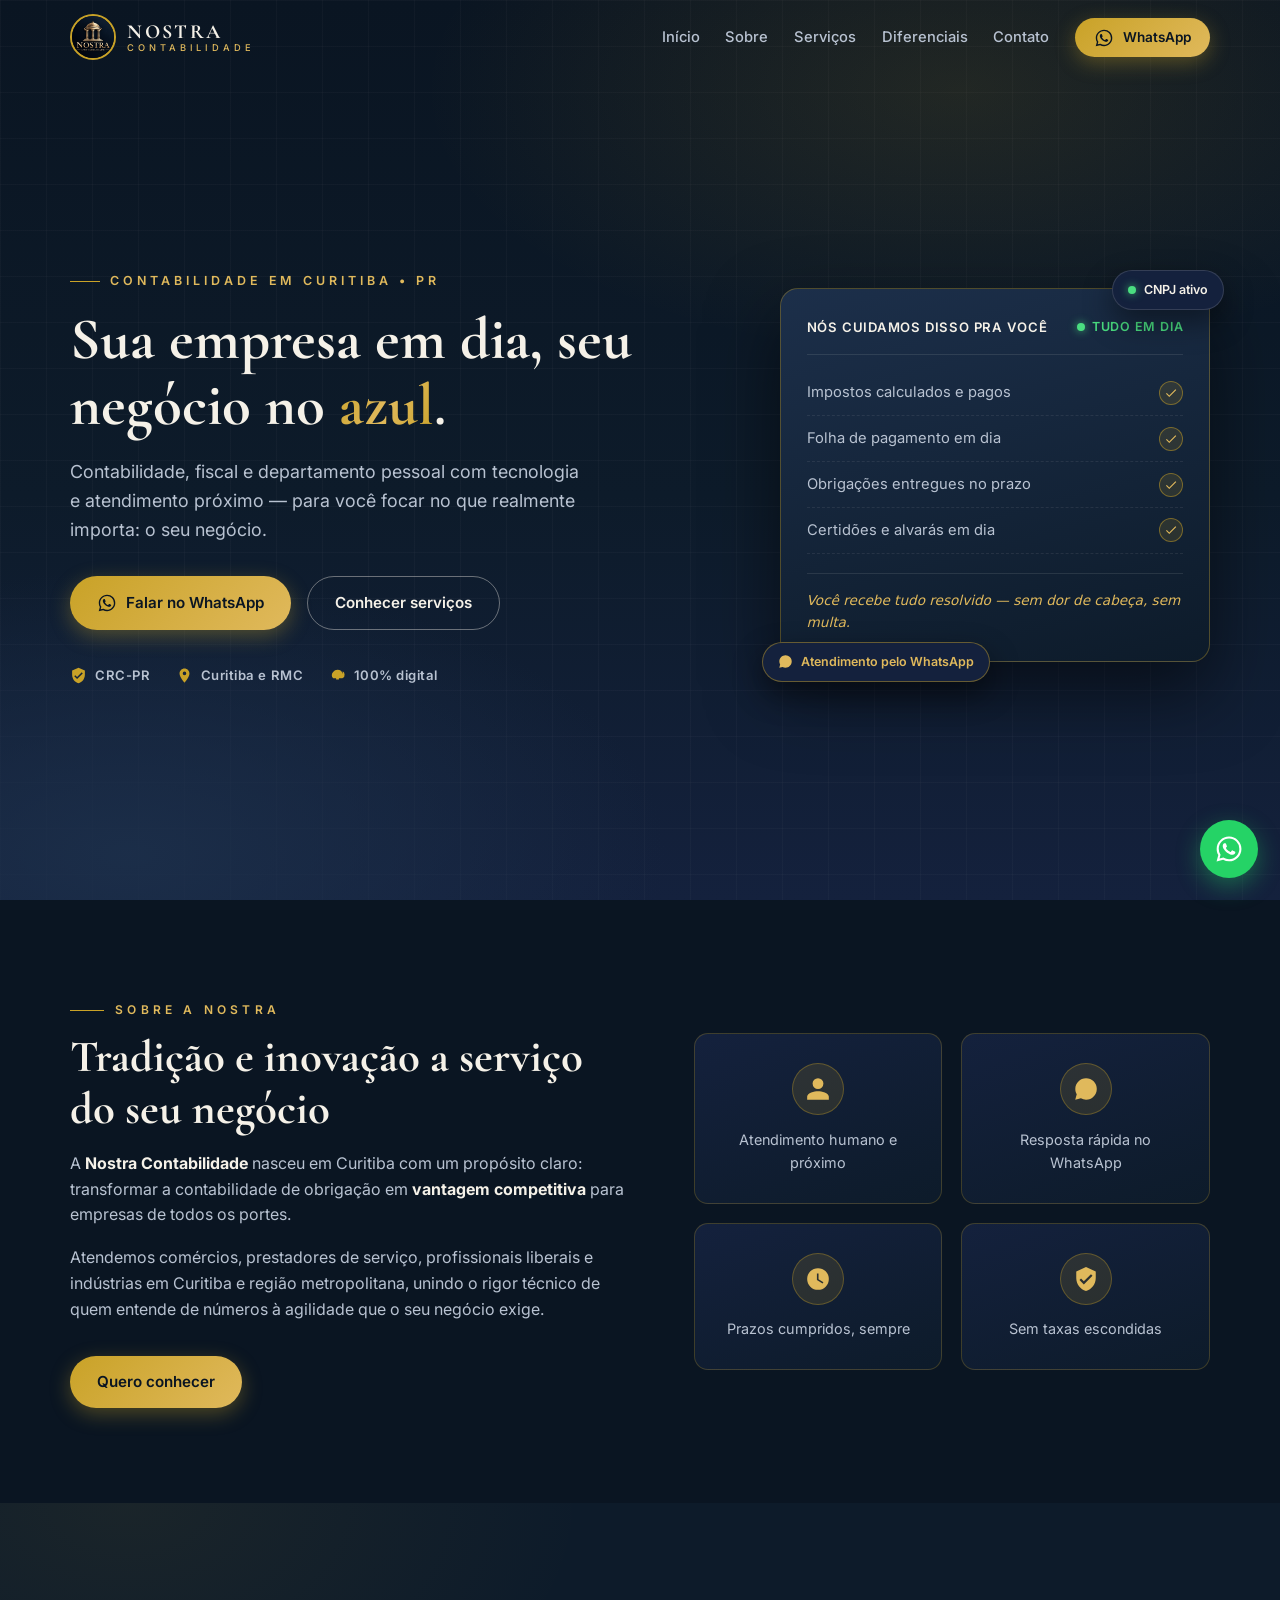
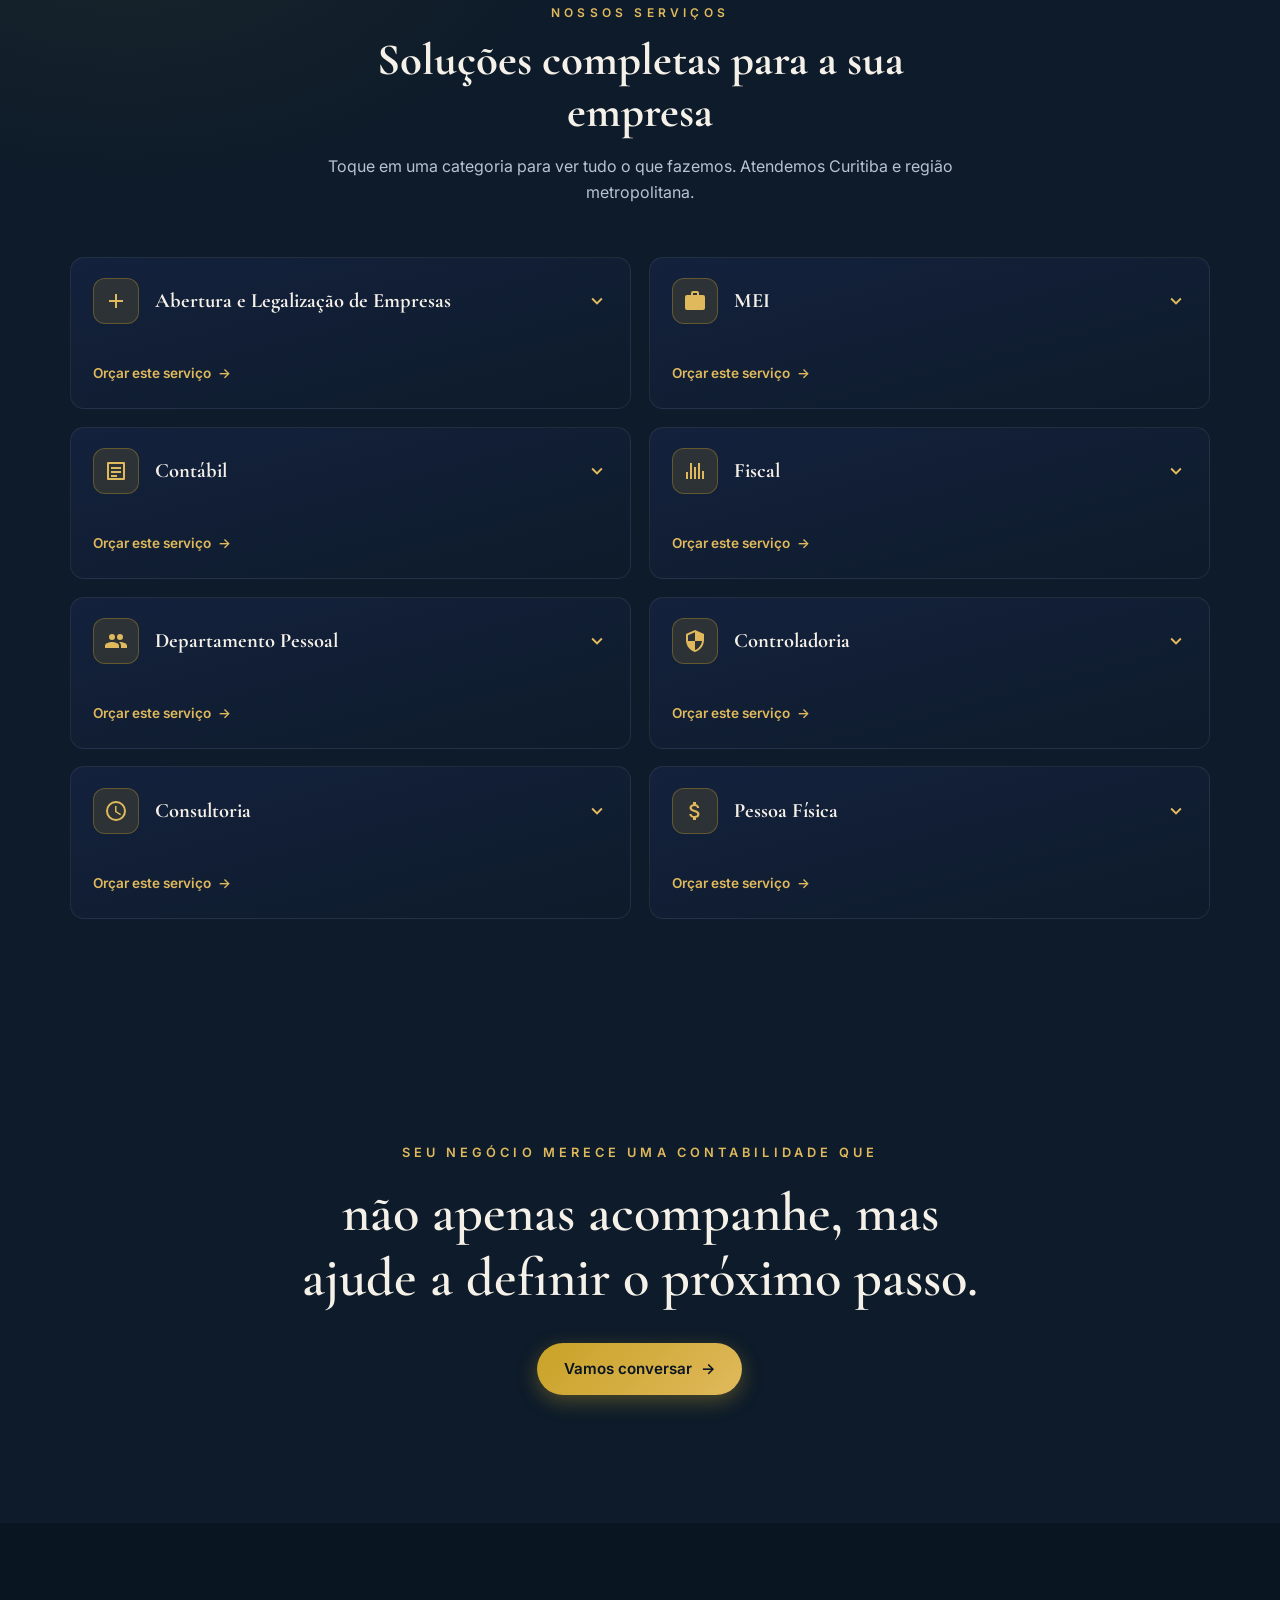
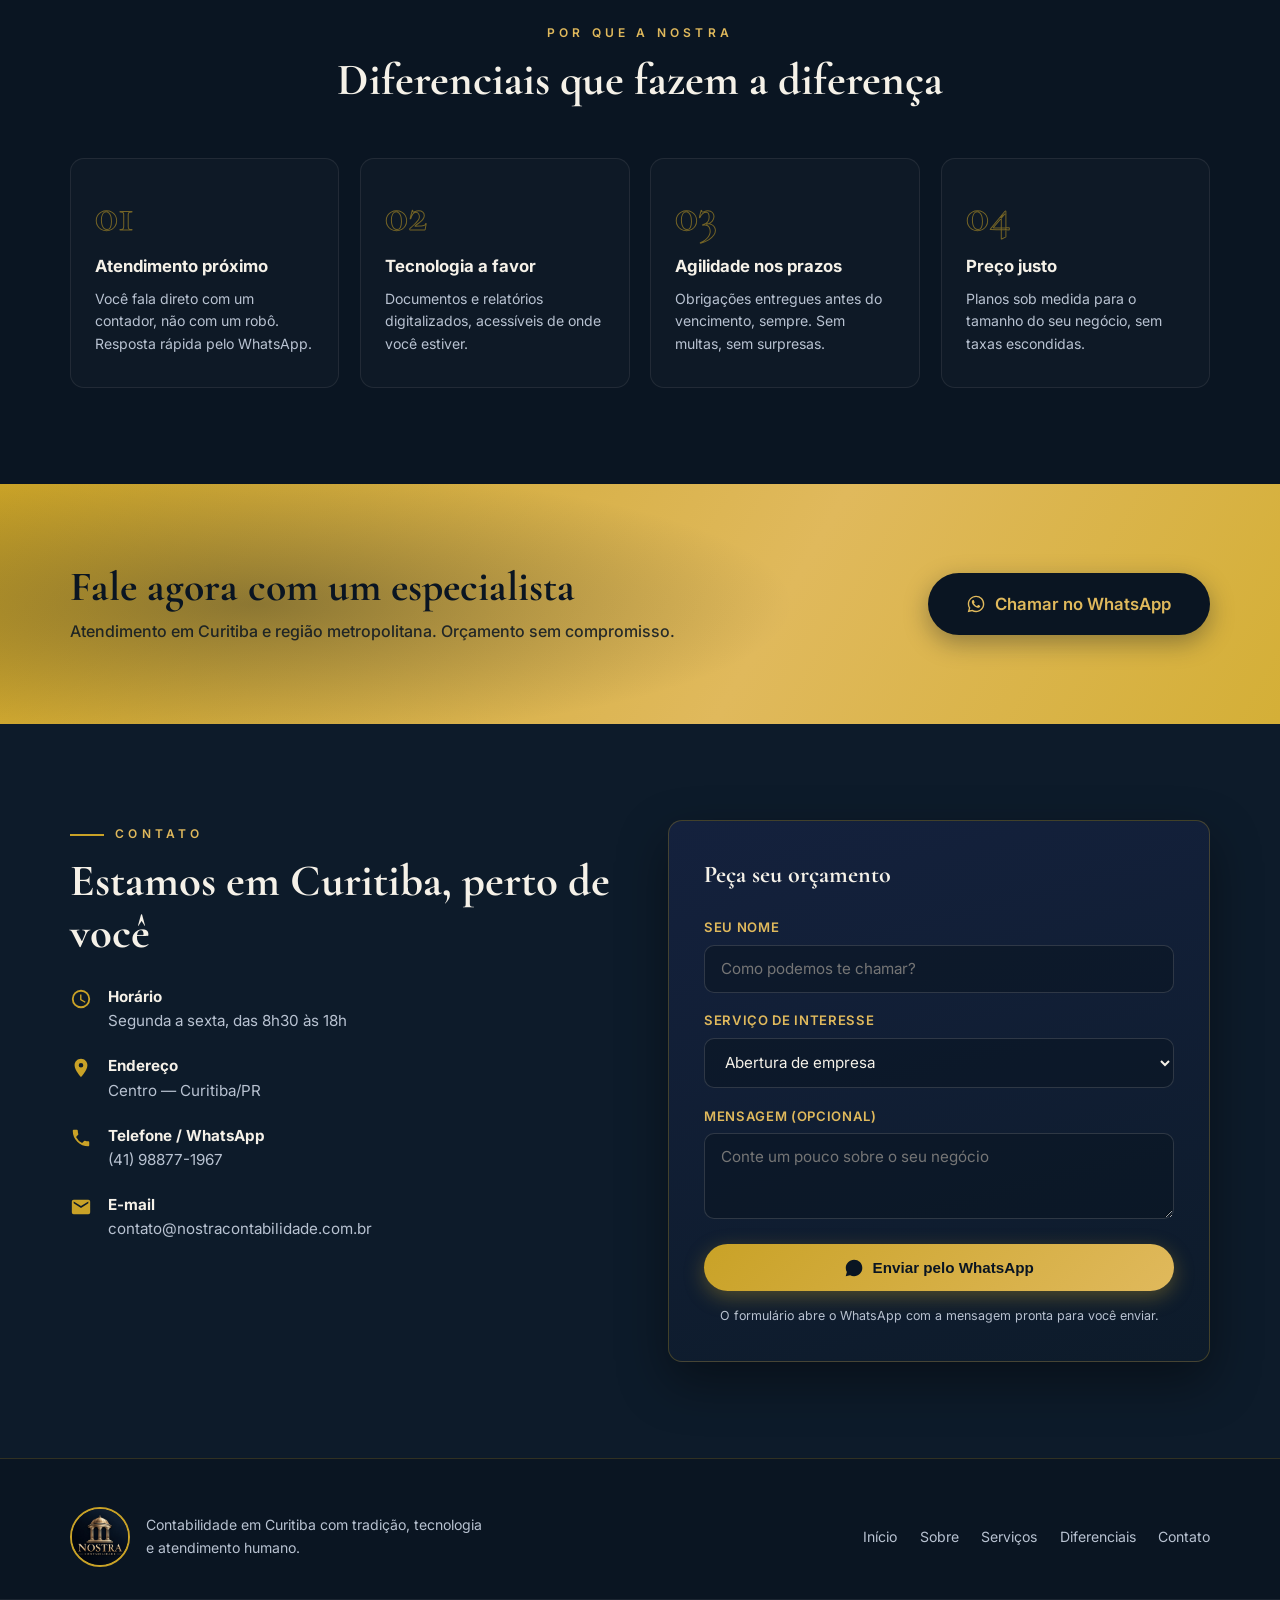
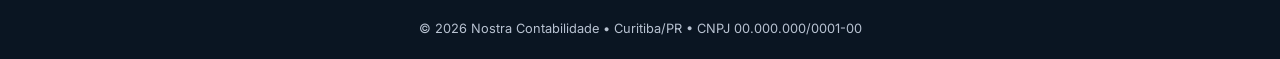
==== commit 03c8ffdc: "Substitui painel de software por card de entregas: o que cuidamos por voce" ====
--- a/index.html
+++ b/index.html
@@ -74,36 +74,41 @@
       <div class="hero__col hero__col--visual reveal" style="--delay:.3s">
         <div class="panel">
           <div class="panel__head">
-            <span>Painel do seu negócio</span>
-            <span class="panel__status"><i></i>Em dia</span>
+            <span>Nós cuidamos disso pra você</span>
+            <span class="panel__status"><i></i>Tudo em dia</span>
           </div>
           <div class="panel__row">
-            <span>Impostos</span>
-            <span class="panel__ok">OK</span>
+            <span>Impostos calculados e pagos</span>
+            <span class="panel__check">
+              <svg viewBox="0 0 24 24"><path d="M9 16.17 4.83 12l-1.42 1.41L9 19 21 7l-1.41-1.41z"/></svg>
+            </span>
           </div>
           <div class="panel__row">
-            <span>Folha de pagamento</span>
-            <span class="panel__ok">OK</span>
+            <span>Folha de pagamento em dia</span>
+            <span class="panel__check">
+              <svg viewBox="0 0 24 24"><path d="M9 16.17 4.83 12l-1.42 1.41L9 19 21 7l-1.41-1.41z"/></svg>
+            </span>
           </div>
           <div class="panel__row">
-            <span>Obrigações acessórias</span>
-            <span class="panel__ok">OK</span>
-          </div>
-          <svg class="panel__chart" viewBox="0 0 260 90" aria-hidden="true">
-            <rect x="10"  y="52" width="30" height="30" rx="4"/>
-            <rect x="55"  y="40" width="30" height="42" rx="4"/>
-            <rect x="100" y="46" width="30" height="36" rx="4"/>
-            <rect x="145" y="26" width="30" height="56" rx="4"/>
-            <rect x="190" y="14" width="30" height="68" rx="4"/>
-            <line x1="0" y1="84" x2="260" y2="84" stroke="rgba(201,162,39,.4)" stroke-width="1.5"/>
-          </svg>
+            <span>Obrigações entregues no prazo</span>
+            <span class="panel__check">
+              <svg viewBox="0 0 24 24"><path d="M9 16.17 4.83 12l-1.42 1.41L9 19 21 7l-1.41-1.41z"/></svg>
+            </span>
+          </div>
+          <div class="panel__row">
+            <span>Certidões e alvarás em dia</span>
+            <span class="panel__check">
+              <svg viewBox="0 0 24 24"><path d="M9 16.17 4.83 12l-1.42 1.41L9 19 21 7l-1.41-1.41z"/></svg>
+            </span>
+          </div>
+          <p class="panel__footer">Você recebe tudo resolvido — sem dor de cabeça, sem multa.</p>
         </div>
         <span class="chip chip--green">
           <i></i>CNPJ ativo
         </span>
         <span class="chip chip--gold">
-          <svg viewBox="0 0 24 24"><path d="M12 2a10 10 0 1 0 10 10A10 10 0 0 0 12 2zm4.2 14.2L11 13V7h1.5v5.2l4.5 2.7-.8 1.3z"/></svg>
-          Próximo vencimento: DAS — dia 20
+          <svg viewBox="0 0 24 24"><path d="M12.04 2C6.58 2 2.13 6.45 2.13 11.91c0 1.75.46 3.45 1.32 4.95L2.05 22l5.25-1.38a9.87 9.87 0 0 0 4.74 1.21h.01c5.46 0 9.9-4.45 9.9-9.91 0-2.65-1.03-5.14-2.9-7.01A9.82 9.82 0 0 0 12.04 2z"/></svg>
+          Atendimento pelo WhatsApp
         </span>
       </div>
     </div>
--- a/css/style.css
+++ b/css/style.css
@@ -307,23 +307,27 @@
   color: var(--text-muted);
   border-bottom: 1px dashed rgba(245, 241, 232, 0.08);
 }
-.panel__ok {
-  font-size: 0.72rem;
-  font-weight: 700;
-  letter-spacing: 0.08em;
-  color: #4ade80;
-  background: rgba(74, 222, 128, 0.12);
-  border: 1px solid rgba(74, 222, 128, 0.35);
-  border-radius: 6px;
-  padding: 0.15rem 0.55rem;
-}
-.panel__chart {
-  width: 100%;
-  margin-top: 1.3rem;
-}
-.panel__chart rect { fill: var(--gold); opacity: 0.85; }
-.panel__chart rect:nth-child(even) { fill: var(--gold-light); }
-.panel__chart rect:nth-child(4) { opacity: 1; }
+.panel__check {
+  width: 24px; height: 24px;
+  border-radius: 50%;
+  background: var(--gold-soft);
+  border: 1px solid rgba(201, 162, 39, 0.5);
+  display: inline-grid;
+  place-items: center;
+  flex-shrink: 0;
+}
+.panel__check svg {
+  width: 14px; height: 14px;
+  fill: var(--gold-light);
+}
+.panel__footer {
+  margin-top: 1.2rem;
+  padding-top: 1rem;
+  border-top: 1px solid rgba(245, 241, 232, 0.1);
+  font-size: 0.85rem;
+  color: var(--gold-light);
+  font-style: italic;
+}
 
 /* Chips flutuantes */
 .chip {
@@ -338,7 +342,6 @@
   background: var(--navy-700);
   border: 1px solid rgba(245, 241, 232, 0.14);
   box-shadow: 0 12px 30px rgba(0, 0, 0, 0.45);
-  animation: float 5s ease-in-out infinite;
   white-space: nowrap;
 }
 .chip i {
@@ -361,11 +364,6 @@
   left: -18px;
   color: var(--gold-light);
   border-color: rgba(201, 162, 39, 0.45);
-  animation-delay: 1.4s;
-}
-@keyframes float {
-  0%, 100% { transform: translateY(0); }
-  50% { transform: translateY(-7px); }
 }
 
 /* ---------- Seções genéricas ---------- */
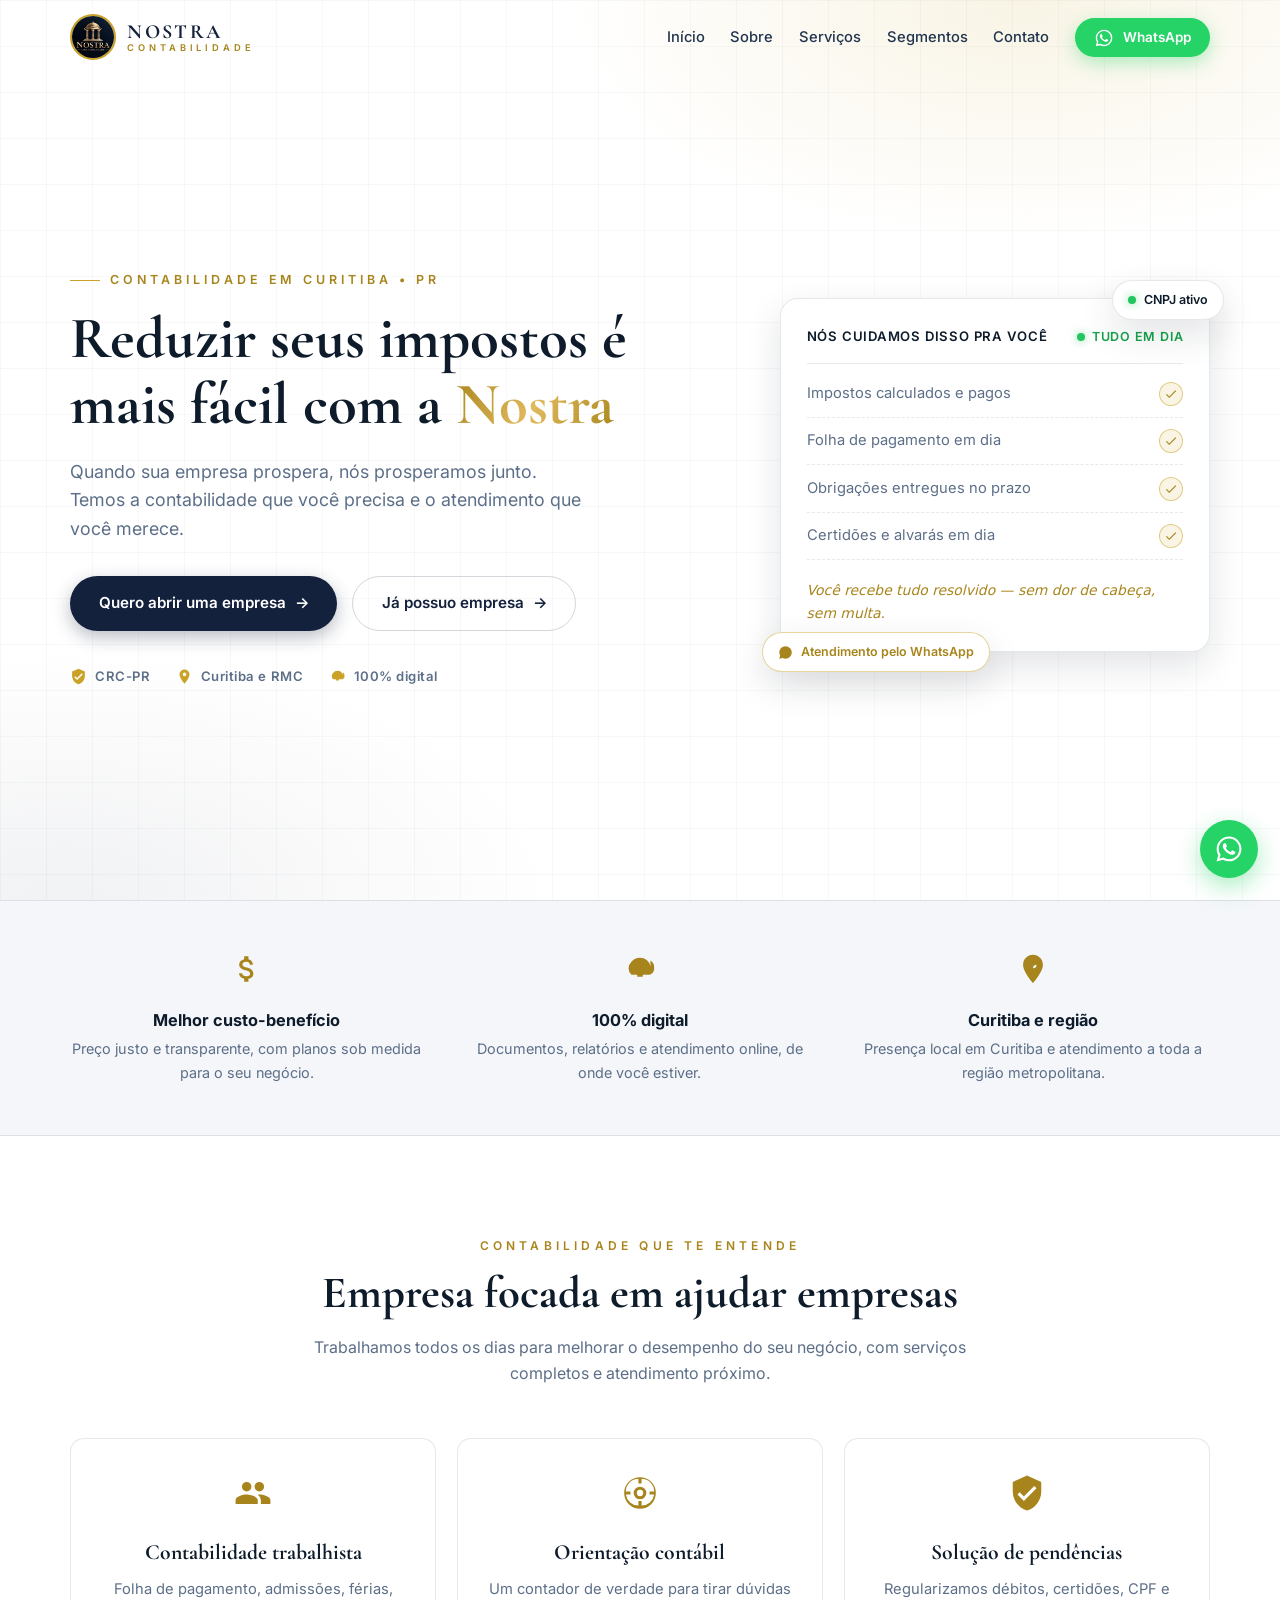
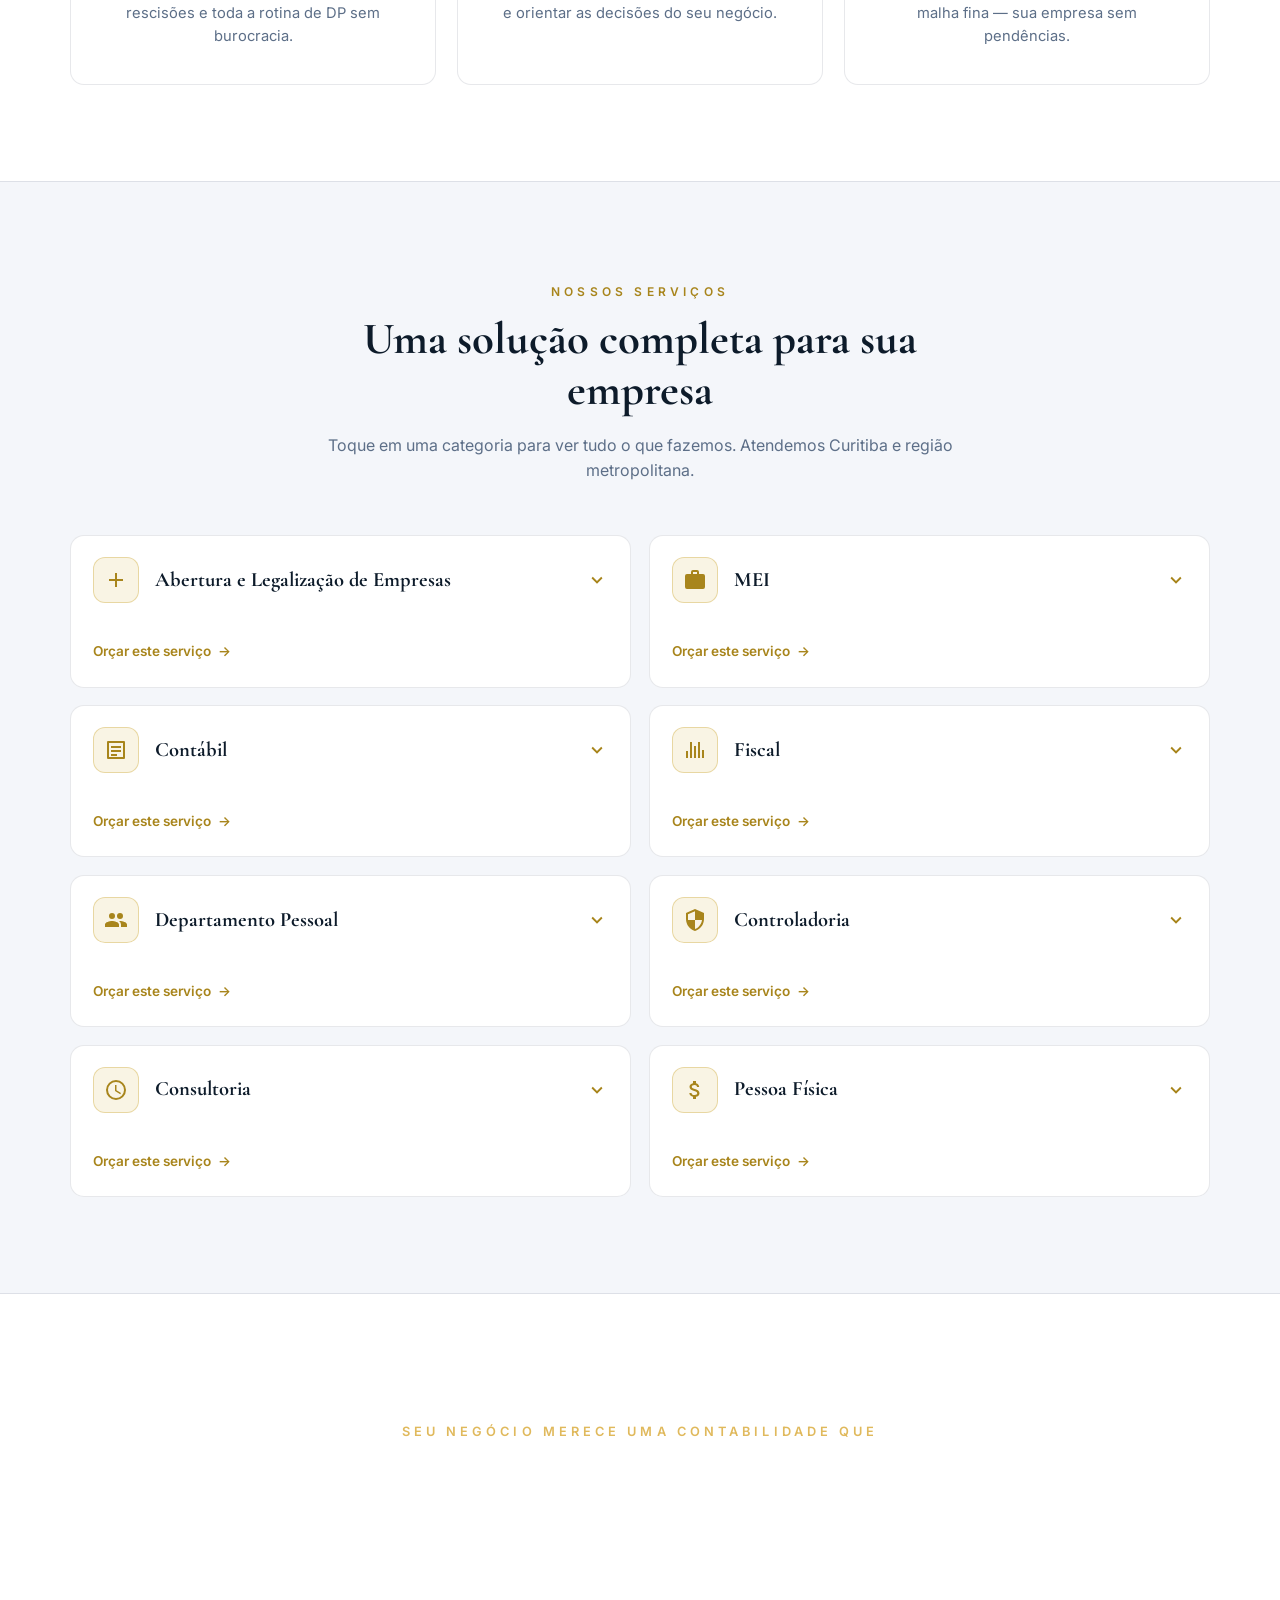
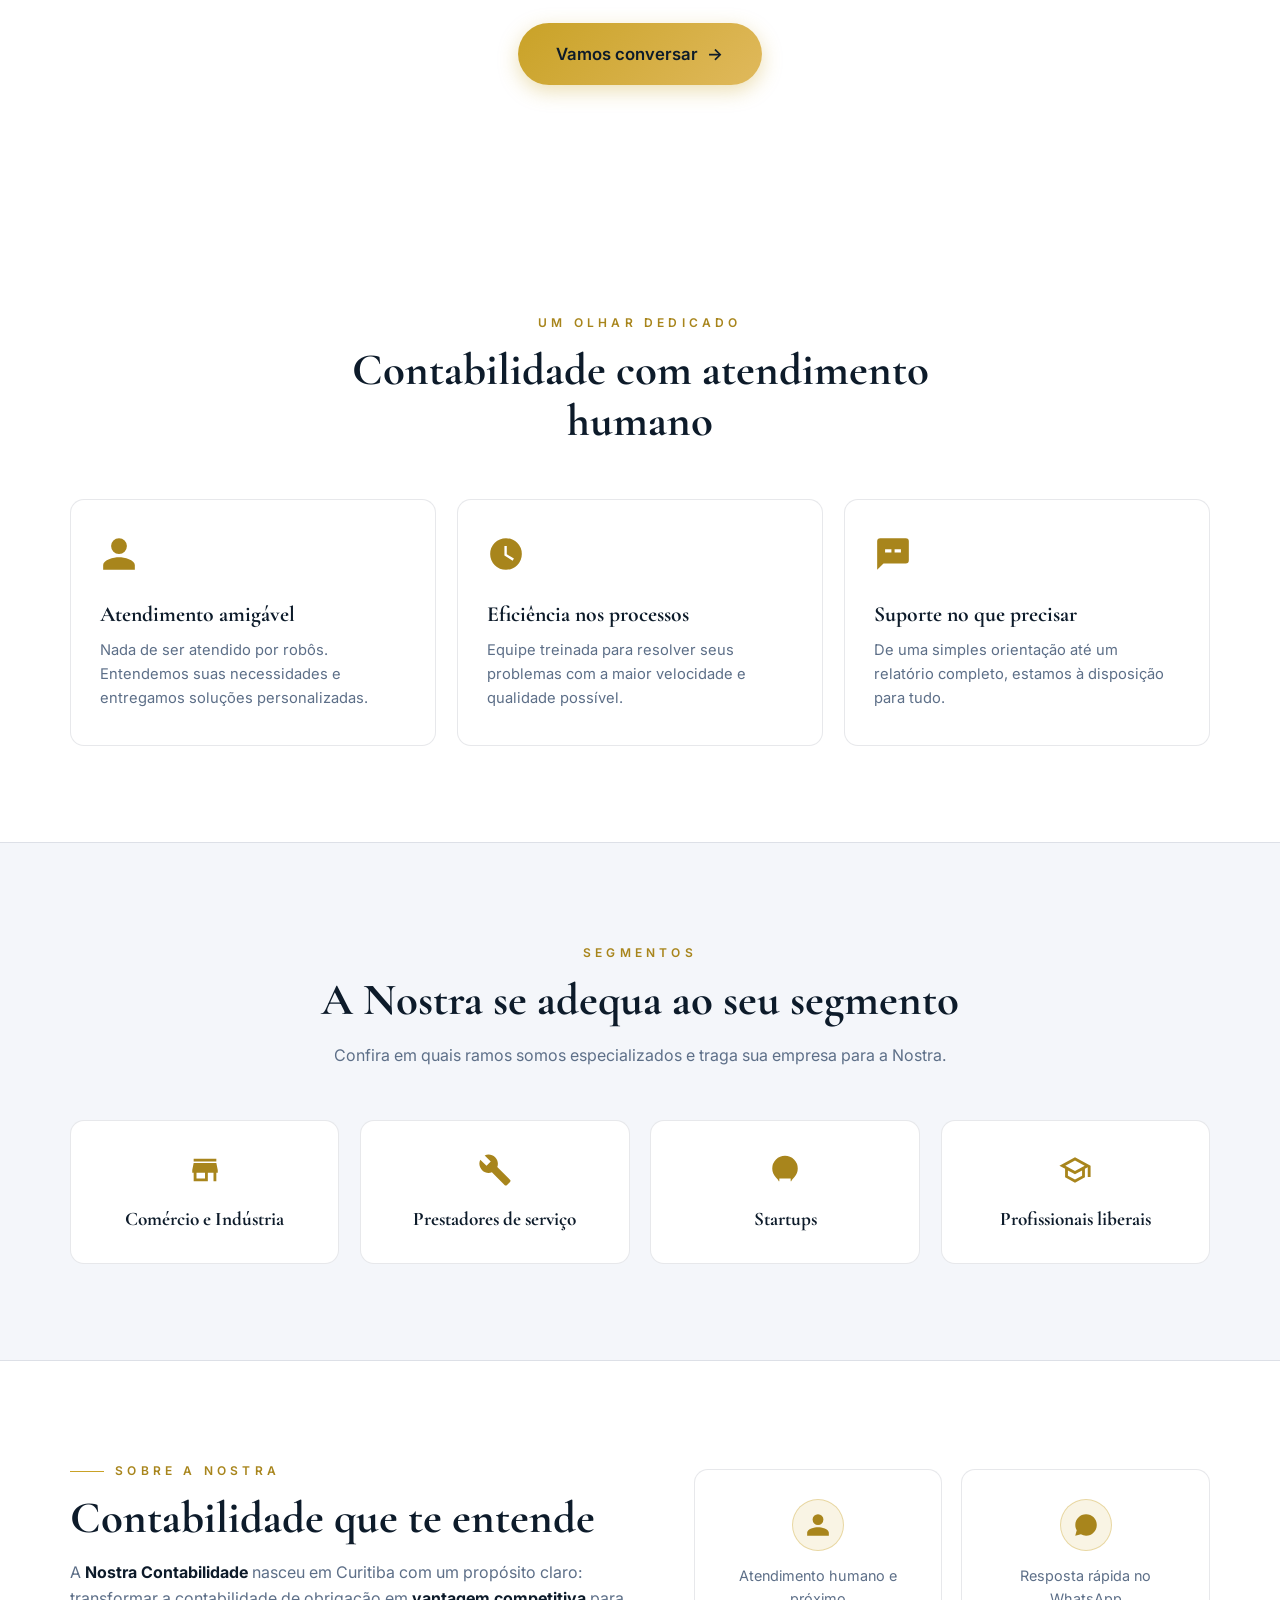
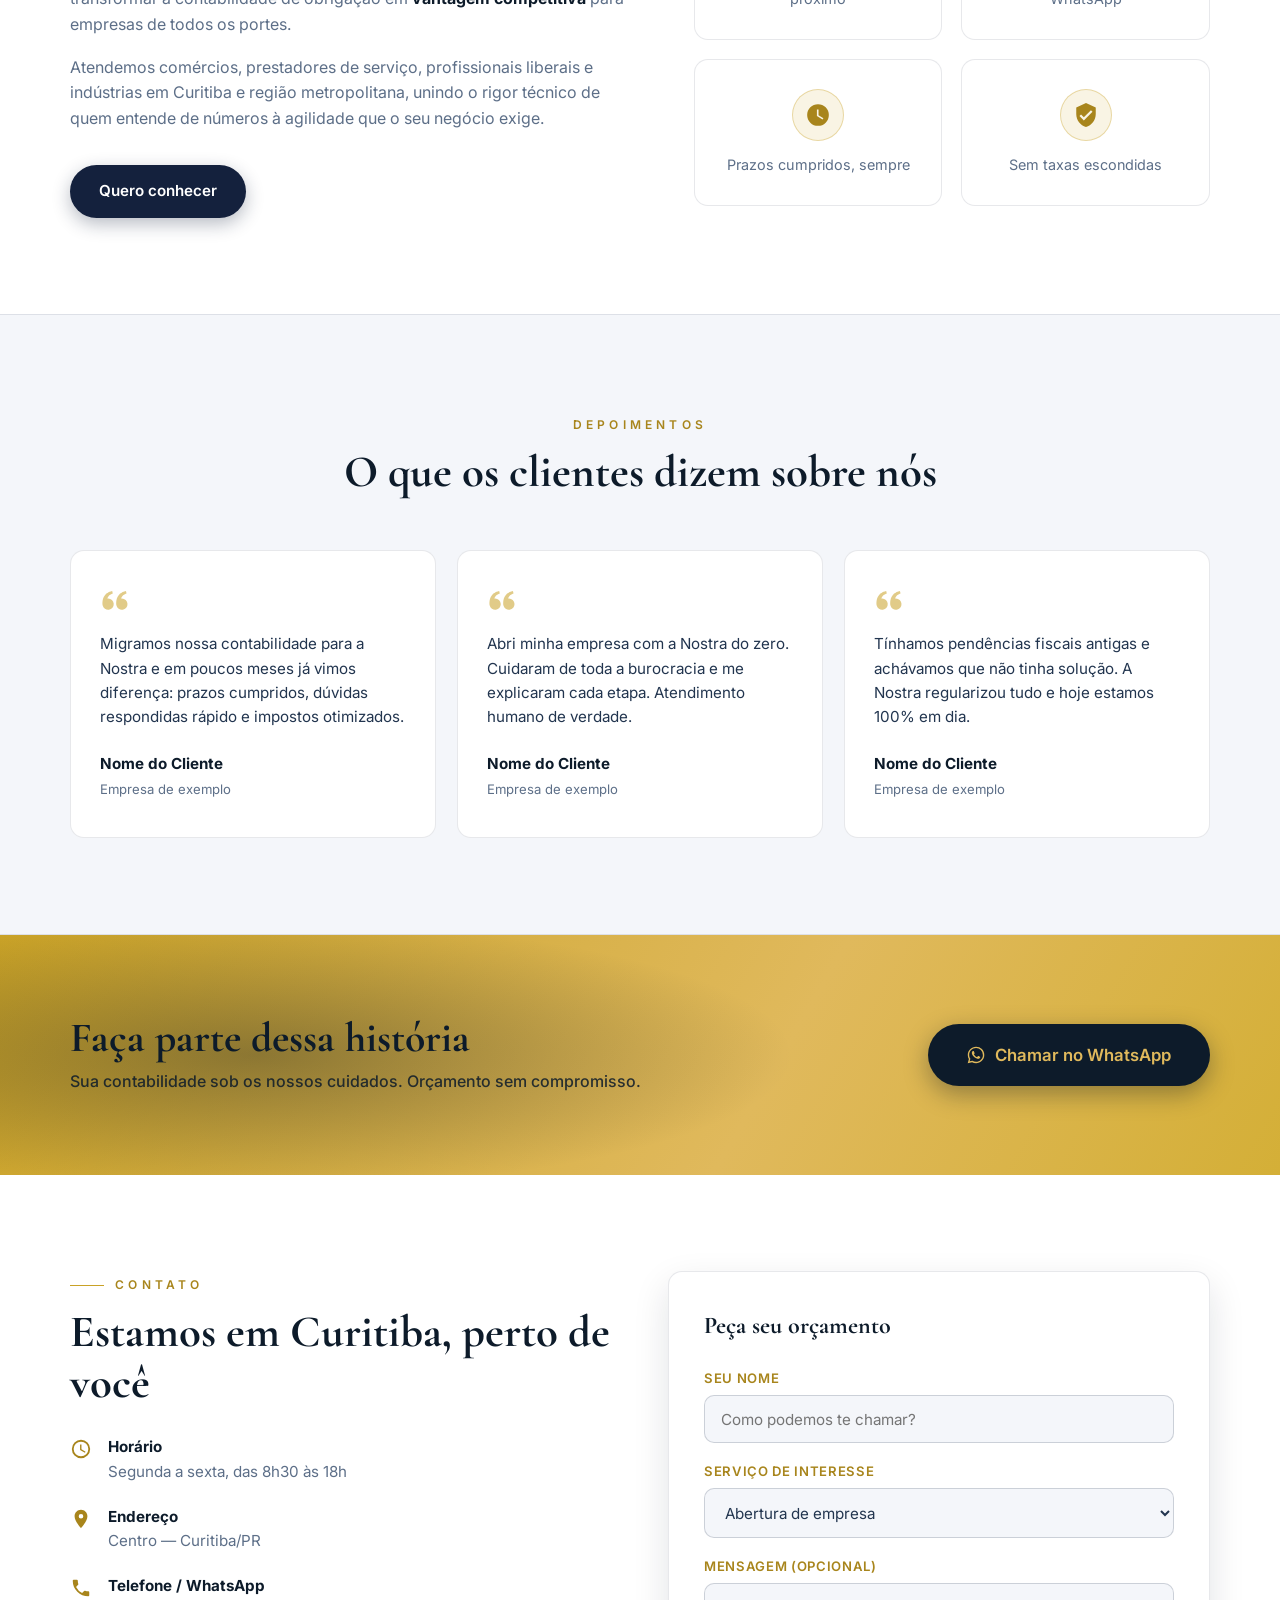
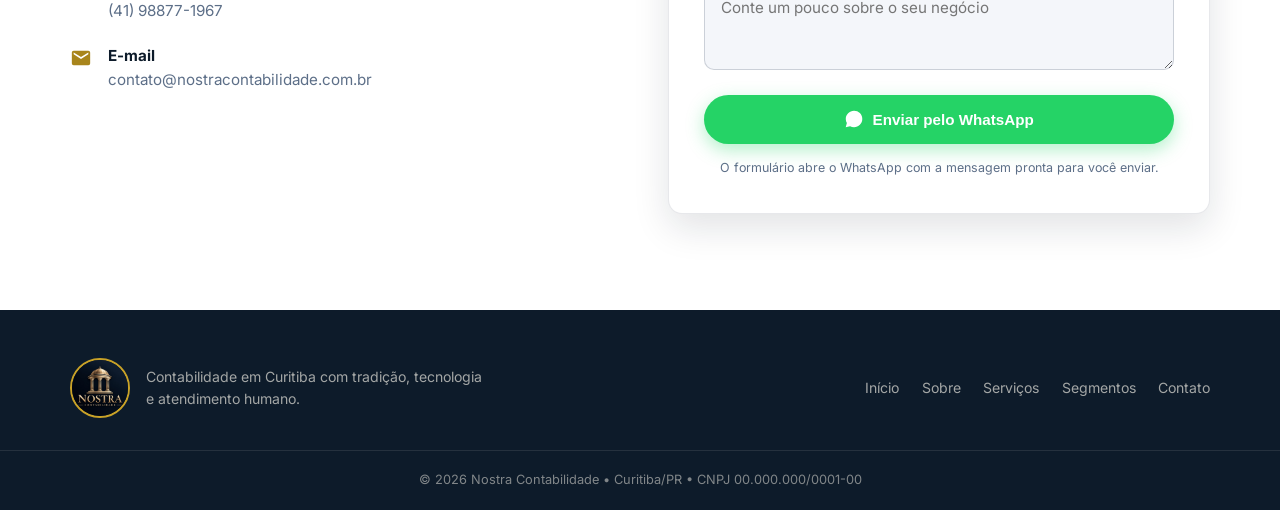
==== commit 8e32f5d3: "Redesign completo: tema claro modelo Contardi — hero com botoes segmentados, cards de valor, segment" ====
--- a/index.html
+++ b/index.html
@@ -24,9 +24,9 @@
         <a href="#inicio" class="nav__link">Início</a>
         <a href="#sobre" class="nav__link">Sobre</a>
         <a href="#servicos" class="nav__link">Serviços</a>
-        <a href="#diferenciais" class="nav__link">Diferenciais</a>
+        <a href="#segmentos" class="nav__link">Segmentos</a>
         <a href="#contato" class="nav__link">Contato</a>
-        <a href="#" class="btn btn--gold btn--nav js-whatsapp" data-message="Olá! Vim pelo site da Nostra Contabilidade e gostaria de um orçamento.">
+        <a href="#" class="btn btn--green btn--nav js-whatsapp" data-message="Olá! Vim pelo site da Nostra Contabilidade e gostaria de um orçamento.">
           <svg viewBox="0 0 24 24" class="icon" aria-hidden="true"><path d="M12.04 2C6.58 2 2.13 6.45 2.13 11.91c0 1.75.46 3.45 1.32 4.95L2.05 22l5.25-1.38a9.87 9.87 0 0 0 4.74 1.21h.01c5.46 0 9.9-4.45 9.9-9.91 0-2.65-1.03-5.14-2.9-7.01A9.82 9.82 0 0 0 12.04 2zm0 18.13h-.01a8.2 8.2 0 0 1-4.19-1.15l-.3-.18-3.12.82.83-3.04-.2-.31a8.2 8.2 0 0 1-1.26-4.38c0-4.54 3.7-8.24 8.25-8.24 2.2 0 4.27.86 5.82 2.42a8.18 8.18 0 0 1 2.41 5.83c0 4.54-3.7 8.23-8.23 8.23zm4.52-6.16c-.25-.12-1.47-.72-1.69-.81-.23-.08-.39-.12-.56.13-.16.24-.64.8-.78.97-.14.16-.29.18-.54.06-.25-.12-1.05-.39-2-1.23-.74-.66-1.23-1.47-1.38-1.72-.14-.25-.02-.38.11-.51.11-.11.25-.29.37-.43.12-.14.16-.25.25-.41.08-.17.04-.31-.02-.43-.06-.12-.56-1.34-.76-1.84-.2-.48-.41-.42-.56-.43h-.48c-.17 0-.43.06-.66.31-.22.25-.86.85-.86 2.07 0 1.22.89 2.4 1.01 2.56.12.17 1.75 2.67 4.23 3.74.59.26 1.05.41 1.41.52.59.19 1.13.16 1.56.1.48-.07 1.47-.6 1.67-1.18.21-.58.21-1.07.15-1.18-.06-.11-.22-.17-.47-.29z"/></svg>
           WhatsApp
         </a>
@@ -43,18 +43,21 @@
       <div class="hero__col hero__col--texto">
         <p class="hero__tag reveal">Contabilidade em Curitiba • PR</p>
         <h1 class="hero__title reveal" style="--delay:.15s">
-          Sua empresa em dia, seu negócio no <em>azul</em>.
+          Reduzir seus impostos é mais fácil com a <em>Nostra</em>
         </h1>
         <p class="hero__subtitle reveal" style="--delay:.3s">
-          Contabilidade, fiscal e departamento pessoal com tecnologia e atendimento
-          próximo — para você focar no que realmente importa: o seu negócio.
+          Quando sua empresa prospera, nós prosperamos junto. Temos a contabilidade
+          que você precisa e o atendimento que você merece.
         </p>
-        <div class="hero__actions reveal" style="--delay:.45s">
-          <a href="#" class="btn btn--gold js-whatsapp" data-message="Olá! Vim pelo site da Nostra Contabilidade e gostaria de um orçamento.">
-            <svg viewBox="0 0 24 24" class="icon" aria-hidden="true"><path d="M12.04 2C6.58 2 2.13 6.45 2.13 11.91c0 1.75.46 3.45 1.32 4.95L2.05 22l5.25-1.38a9.87 9.87 0 0 0 4.74 1.21h.01c5.46 0 9.9-4.45 9.9-9.91 0-2.65-1.03-5.14-2.9-7.01A9.82 9.82 0 0 0 12.04 2zm0 18.13h-.01a8.2 8.2 0 0 1-4.19-1.15l-.3-.18-3.12.82.83-3.04-.2-.31a8.2 8.2 0 0 1-1.26-4.38c0-4.54 3.7-8.24 8.25-8.24 2.2 0 4.27.86 5.82 2.42a8.18 8.18 0 0 1 2.41 5.83c0 4.54-3.7 8.23-8.23 8.23zm4.52-6.16c-.25-.12-1.47-.72-1.69-.81-.23-.08-.39-.12-.56.13-.16.24-.64.8-.78.97-.14.16-.29.18-.54.06-.25-.12-1.05-.39-2-1.23-.74-.66-1.23-1.47-1.38-1.72-.14-.25-.02-.38.11-.51.11-.11.25-.29.37-.43.12-.14.16-.25.25-.41.08-.17.04-.31-.02-.43-.06-.12-.56-1.34-.76-1.84-.2-.48-.41-.42-.56-.43h-.48c-.17 0-.43.06-.66.31-.22.25-.86.85-.86 2.07 0 1.22.89 2.4 1.01 2.56.12.17 1.75 2.67 4.23 3.74.59.26 1.05.41 1.41.52.59.19 1.13.16 1.56.1.48-.07 1.47-.6 1.67-1.18.21-.58.21-1.07.15-1.18-.06-.11-.22-.17-.47-.29z"/></svg>
-            Falar no WhatsApp
+        <div class="hero__choices reveal" style="--delay:.45s">
+          <a href="#" class="btn btn--navy js-whatsapp" data-message="Olá! Quero abrir uma empresa e gostaria de orientação da Nostra Contabilidade.">
+            Quero abrir uma empresa
+            <span class="btn__arrow" aria-hidden="true">&rarr;</span>
           </a>
-          <a href="#servicos" class="btn btn--outline">Conhecer serviços</a>
+          <a href="#" class="btn btn--outline js-whatsapp" data-message="Olá! Já tenho empresa e quero um orçamento com a Nostra Contabilidade.">
+            Já possuo empresa
+            <span class="btn__arrow" aria-hidden="true">&rarr;</span>
+          </a>
         </div>
         <ul class="hero__badges reveal" style="--delay:.6s">
           <li>
@@ -114,12 +117,312 @@
     </div>
   </section>
 
+  <!-- ===== CARDS DE VALOR ===== -->
+  <section class="valores">
+    <div class="container valores__grid">
+      <div class="valor reveal">
+        <svg viewBox="0 0 24 24" class="icon"><path d="M11.8 10.9c-2.27-.59-3-1.2-3-2.15 0-1.09 1.01-1.85 2.7-1.85 1.78 0 2.44.85 2.5 2.1h2.21c-.07-1.72-1.12-3.3-3.21-3.81V3h-3v2.16c-1.94.42-3.5 1.68-3.5 3.61 0 2.31 1.91 3.46 4.7 4.13 2.5.6 3 1.48 3 2.41 0 .69-.49 1.79-2.7 1.79-2.06 0-2.87-.92-2.98-2.1H6.32c.12 2.19 1.76 3.42 3.68 3.83V21h3v-2.15c1.95-.37 3.5-1.5 3.5-3.55 0-2.84-2.43-3.81-4.7-4.4z"/></svg>
+        <h3>Melhor custo-benefício</h3>
+        <p>Preço justo e transparente, com planos sob medida para o seu negócio.</p>
+      </div>
+      <div class="valor reveal" style="--delay:.1s">
+        <svg viewBox="0 0 24 24" class="icon"><path d="M19.35 10.04A7.49 7.49 0 0 0 12 4a7.58 7.58 0 0 0-6.18 3.12A6 6 0 0 0 6 16.03h12.98A5.5 5.5 0 0 0 22 10.5a5.4 5.4 0 0 0-2.65-4.46zM10 17.5h4v-1.5h-4v1.5z"/></svg>
+        <h3>100% digital</h3>
+        <p>Documentos, relatórios e atendimento online, de onde você estiver.</p>
+      </div>
+      <div class="valor reveal" style="--delay:.2s">
+        <svg viewBox="0 0 24 24" class="icon"><path d="M12 2C8.13 2 5 5.13 5 9c0 5.25 7 13 7 13s7-7.75 7-13c0-3.87-3.13-7-7-7zm0 9.5A2.5 2.5 0 0 1 14.5 9 2.5 2.5 0 0 1 12 11.5z"/></svg>
+        <h3>Curitiba e região</h3>
+        <p>Presença local em Curitiba e atendimento a toda a região metropolitana.</p>
+      </div>
+    </div>
+  </section>
+
+  <!-- ===== CONTABILIDADE QUE TE ENTENDE ===== -->
+  <section class="section entende">
+    <div class="container">
+      <div class="section__head reveal">
+        <span class="section__tag">Contabilidade que te entende</span>
+        <h2 class="section__title">Empresa focada em ajudar empresas</h2>
+        <p class="section__lead">Trabalhamos todos os dias para melhorar o desempenho do seu negócio, com serviços completos e atendimento próximo.</p>
+      </div>
+      <div class="entende__grid">
+        <div class="entende__item reveal">
+          <svg viewBox="0 0 24 24" class="icon"><path d="M16 11a3 3 0 1 0-3-3 3 3 0 0 0 3 3zm-8 0a3 3 0 1 0-3-3 3 3 0 0 0 3 3zm0 2c-2.33 0-7 1.17-7 3.5V19h14v-2.5C15 14.17 10.33 13 8 13zm8 0c-.29 0-.62.02-.97.05A4.22 4.22 0 0 1 17 16.5V19h6v-2.5c0-2.33-4.67-3.5-7-3.5z"/></svg>
+          <h3>Contabilidade trabalhista</h3>
+          <p>Folha de pagamento, admissões, férias, rescisões e toda a rotina de DP sem burocracia.</p>
+        </div>
+        <div class="entende__item reveal" style="--delay:.1s">
+          <svg viewBox="0 0 24 24" class="icon"><path d="M12 2a10 10 0 1 0 10 10A10 10 0 0 0 12 2zm1 17.93V17h-2v2.93A8 8 0 0 1 3.07 13H6v-2H3.07A8 8 0 0 1 11 3.07V6h2V3.07A8 8 0 0 1 20.93 11H18v2h2.93A8 8 0 0 1 13 19.93zM12 8a4 4 0 1 0 4 4 4 4 0 0 0-4-4zm0 6a2 2 0 1 1 2-2 2 2 0 0 1-2 2z"/></svg>
+          <h3>Orientação contábil</h3>
+          <p>Um contador de verdade para tirar dúvidas e orientar as decisões do seu negócio.</p>
+        </div>
+        <div class="entende__item reveal" style="--delay:.2s">
+          <svg viewBox="0 0 24 24" class="icon"><path d="M12 1 3 5v6c0 5.55 3.84 10.74 9 12 5.16-1.26 9-6.45 9-12V5l-9-4zm-2 16-4-4 1.41-1.41L10 14.17l6.59-6.59L18 9l-8 8z"/></svg>
+          <h3>Solução de pendências</h3>
+          <p>Regularizamos débitos, certidões, CPF e malha fina — sua empresa sem pendências.</p>
+        </div>
+      </div>
+    </div>
+  </section>
+
+  <!-- ===== SERVIÇOS ===== -->
+  <section class="section servicos" id="servicos">
+    <div class="container">
+      <div class="section__head reveal">
+        <span class="section__tag">Nossos serviços</span>
+        <h2 class="section__title">Uma solução completa para sua empresa</h2>
+        <p class="section__lead">Toque em uma categoria para ver tudo o que fazemos. Atendemos Curitiba e região metropolitana.</p>
+      </div>
+      <div class="services">
+
+        <div class="service reveal">
+          <button class="service__head" aria-expanded="false">
+            <span class="service__icon">
+              <svg viewBox="0 0 24 24"><path d="M19 13h-6v6h-2v-6H5v-2h6V5h2v6h6v2z"/></svg>
+            </span>
+            <span class="service__title">Abertura e Legalização de Empresas</span>
+            <svg class="service__chevron" viewBox="0 0 24 24"><path d="M7.41 8.59 12 13.17l4.59-4.58L18 10l-6 6-6-6z"/></svg>
+          </button>
+          <div class="service__body">
+            <ul class="service__list">
+              <li>Abertura de empresa (MEI, ME, EPP, LTDA, SLU)</li>
+              <li>Alteração contratual (endereço, sócios, atividade, capital)</li>
+              <li>Encerramento e baixa de empresas</li>
+              <li>Transformação de MEI em ME</li>
+              <li>Licenças e alvarás (prefeitura, bombeiros, vigilância sanitária)</li>
+              <li>Certificado digital</li>
+              <li>Regularização de empresas inativas ou com pendências</li>
+            </ul>
+            <a href="#" class="service__cta js-whatsapp" data-message="Olá! Tenho interesse em Abertura e Legalização de Empresas.">Orçar este serviço</a>
+          </div>
+        </div>
+
+        <div class="service reveal" style="--delay:.05s">
+          <button class="service__head" aria-expanded="false">
+            <span class="service__icon">
+              <svg viewBox="0 0 24 24"><path d="M20 6h-4V4a2 2 0 0 0-2-2h-4a2 2 0 0 0-2 2v2H4a2 2 0 0 0-2 2v11a2 2 0 0 0 2 2h16a2 2 0 0 0 2-2V8a2 2 0 0 0-2-2zm-6 0h-4V4h4z"/></svg>
+            </span>
+            <span class="service__title">MEI</span>
+            <svg class="service__chevron" viewBox="0 0 24 24"><path d="M7.41 8.59 12 13.17l4.59-4.58L18 10l-6 6-6-6z"/></svg>
+          </button>
+          <div class="service__body">
+            <ul class="service__list">
+              <li>Abertura e formalização</li>
+              <li>Emissão da DAS mensal</li>
+              <li>Declaração anual (DASN-SIMEI)</li>
+              <li>Orientação sobre limite de faturamento e desenquadramento</li>
+              <li>Regularização de débitos</li>
+              <li>Emissão de notas fiscais</li>
+            </ul>
+            <a href="#" class="service__cta js-whatsapp" data-message="Olá! Tenho interesse no serviço de MEI.">Orçar este serviço</a>
+          </div>
+        </div>
+
+        <div class="service reveal" style="--delay:.1s">
+          <button class="service__head" aria-expanded="false">
+            <span class="service__icon">
+              <svg viewBox="0 0 24 24"><path d="M4 3h16a1 1 0 0 1 1 1v16a1 1 0 0 1-1 1H4a1 1 0 0 1-1-1V4a1 1 0 0 1 1-1zm1 2v14h14V5H5zm2 3h10v2H7V8zm0 4h10v2H7v-2zm0 4h6v2H7v-2z"/></svg>
+            </span>
+            <span class="service__title">Contábil</span>
+            <svg class="service__chevron" viewBox="0 0 24 24"><path d="M7.41 8.59 12 13.17l4.59-4.58L18 10l-6 6-6-6z"/></svg>
+          </button>
+          <div class="service__body">
+            <ul class="service__list">
+              <li>Escrituração contábil</li>
+              <li>Balancete, balanço patrimonial e DRE</li>
+              <li>Conciliação contábil</li>
+              <li>Planejamento tributário (Simples, Lucro Presumido, Lucro Real)</li>
+              <li>Obrigações acessórias (ECD, ECF)</li>
+              <li>Contabilidade para startups, prestadores de serviço, comércio e profissionais liberais</li>
+            </ul>
+            <a href="#" class="service__cta js-whatsapp" data-message="Olá! Tenho interesse no serviço Contábil.">Orçar este serviço</a>
+          </div>
+        </div>
+
+        <div class="service reveal" style="--delay:.15s">
+          <button class="service__head" aria-expanded="false">
+            <span class="service__icon">
+              <svg viewBox="0 0 24 24"><path d="M3 13h2v7H3v-7zm4-9h2v16H7V4zm4 4h2v12h-2V8zm4-4h2v16h-2V4zm4 8h2v8h-2v-8z"/></svg>
+            </span>
+            <span class="service__title">Fiscal</span>
+            <svg class="service__chevron" viewBox="0 0 24 24"><path d="M7.41 8.59 12 13.17l4.59-4.58L18 10l-6 6-6-6z"/></svg>
+          </button>
+          <div class="service__body">
+            <ul class="service__list">
+              <li>Apuração de impostos (Simples Nacional, ICMS, ISS, PIS/COFINS, IRPJ/CSLL)</li>
+              <li>Emissão de notas fiscais (NF-e, NFS-e, NFC-e)</li>
+              <li>Escrituração fiscal e obrigações acessórias (SPED, DeSTDA, EFD)</li>
+              <li>Recuperação de créditos tributários</li>
+              <li>Parcelamento de débitos e regularização fiscal</li>
+              <li>Certidões negativas</li>
+            </ul>
+            <a href="#" class="service__cta js-whatsapp" data-message="Olá! Tenho interesse no serviço Fiscal.">Orçar este serviço</a>
+          </div>
+        </div>
+
+        <div class="service reveal" style="--delay:.2s">
+          <button class="service__head" aria-expanded="false">
+            <span class="service__icon">
+              <svg viewBox="0 0 24 24"><path d="M16 11a3 3 0 1 0-3-3 3 3 0 0 0 3 3zm-8 0a3 3 0 1 0-3-3 3 3 0 0 0 3 3zm0 2c-2.33 0-7 1.17-7 3.5V19h14v-2.5C15 14.17 10.33 13 8 13zm8 0c-.29 0-.62.02-.97.05A4.22 4.22 0 0 1 17 16.5V19h6v-2.5c0-2.33-4.67-3.5-7-3.5z"/></svg>
+            </span>
+            <span class="service__title">Departamento Pessoal</span>
+            <svg class="service__chevron" viewBox="0 0 24 24"><path d="M7.41 8.59 12 13.17l4.59-4.58L18 10l-6 6-6-6z"/></svg>
+          </button>
+          <div class="service__body">
+            <ul class="service__list">
+              <li>Admissão e demissão de funcionários</li>
+              <li>Folha de pagamento e pró-labore</li>
+              <li>Férias, 13º e rescisões</li>
+              <li>eSocial, FGTS, INSS e DCTFWeb</li>
+              <li>Controle de ponto e benefícios</li>
+              <li>Contratos de trabalho e orientação trabalhista</li>
+              <li>Atestados, afastamentos e homologações</li>
+            </ul>
+            <a href="#" class="service__cta js-whatsapp" data-message="Olá! Tenho interesse no Departamento Pessoal.">Orçar este serviço</a>
+          </div>
+        </div>
+
+        <div class="service reveal" style="--delay:.25s">
+          <button class="service__head" aria-expanded="false">
+            <span class="service__icon">
+              <svg viewBox="0 0 24 24"><path d="M12 1 3 5v6c0 5.55 3.84 10.74 9 12 5.16-1.26 9-6.45 9-12V5l-9-4zm0 10.99h7c-.53 4.12-3.28 7.79-7 8.94V12H5V6.3l7-3.11v8.8z"/></svg>
+            </span>
+            <span class="service__title">Controladoria</span>
+            <svg class="service__chevron" viewBox="0 0 24 24"><path d="M7.41 8.59 12 13.17l4.59-4.58L18 10l-6 6-6-6z"/></svg>
+          </button>
+          <div class="service__body">
+            <ul class="service__list">
+              <li>Planejamento orçamentário e controle de metas</li>
+              <li>Fluxo de caixa e projeções</li>
+              <li>Controle de contas a pagar e a receber (BPO financeiro)</li>
+              <li>Análise de resultados e indicadores (KPIs)</li>
+              <li>Custos e precificação</li>
+              <li>Relatórios gerenciais e dashboards</li>
+              <li>Controles internos e auditoria</li>
+            </ul>
+            <a href="#" class="service__cta js-whatsapp" data-message="Olá! Tenho interesse no serviço de Controladoria.">Orçar este serviço</a>
+          </div>
+        </div>
+
+        <div class="service reveal" style="--delay:.3s">
+          <button class="service__head" aria-expanded="false">
+            <span class="service__icon">
+              <svg viewBox="0 0 24 24"><path d="M12 2a10 10 0 1 0 10 10A10 10 0 0 0 12 2zm0 18a8 8 0 1 1 8-8 8 8 0 0 1-8 8zm.5-13H11v6l5.25 3.15.75-1.23-4.5-2.67z"/></svg>
+            </span>
+            <span class="service__title">Consultoria</span>
+            <svg class="service__chevron" viewBox="0 0 24 24"><path d="M7.41 8.59 12 13.17l4.59-4.58L18 10l-6 6-6-6z"/></svg>
+          </button>
+          <div class="service__body">
+            <ul class="service__list">
+              <li>Consultoria tributária e planejamento fiscal</li>
+              <li>Consultoria financeira e gestão de caixa</li>
+              <li>Consultoria para abertura de negócios (viabilidade, regime, estrutura)</li>
+              <li>Consultoria em reestruturação e organização de processos</li>
+              <li>Consultoria trabalhista preventiva</li>
+              <li>Valuation e análise de investimentos</li>
+            </ul>
+            <a href="#" class="service__cta js-whatsapp" data-message="Olá! Tenho interesse em Consultoria.">Orçar este serviço</a>
+          </div>
+        </div>
+
+        <div class="service reveal" style="--delay:.35s">
+          <button class="service__head" aria-expanded="false">
+            <span class="service__icon">
+              <svg viewBox="0 0 24 24"><path d="M11.8 10.9c-2.27-.59-3-1.2-3-2.15 0-1.09 1.01-1.85 2.7-1.85 1.78 0 2.44.85 2.5 2.1h2.21c-.07-1.72-1.12-3.3-3.21-3.81V3h-3v2.16c-1.94.42-3.5 1.68-3.5 3.61 0 2.31 1.91 3.46 4.7 4.13 2.5.6 3 1.48 3 2.41 0 .69-.49 1.79-2.7 1.79-2.06 0-2.87-.92-2.98-2.1H6.32c.12 2.19 1.76 3.42 3.68 3.83V21h3v-2.15c1.95-.37 3.5-1.5 3.5-3.55 0-2.84-2.43-3.81-4.7-4.4z"/></svg>
+            </span>
+            <span class="service__title">Pessoa Física</span>
+            <svg class="service__chevron" viewBox="0 0 24 24"><path d="M7.41 8.59 12 13.17l4.59-4.58L18 10l-6 6-6-6z"/></svg>
+          </button>
+          <div class="service__body">
+            <ul class="service__list">
+              <li>Declaração de Imposto de Renda (IRPF)</li>
+              <li>Carnê-leão</li>
+              <li>Ganho de capital (venda de imóveis e bens)</li>
+              <li>Regularização de CPF e malha fina</li>
+            </ul>
+            <a href="#" class="service__cta js-whatsapp" data-message="Olá! Tenho interesse em serviços para Pessoa Física.">Orçar este serviço</a>
+          </div>
+        </div>
+
+      </div>
+    </div>
+  </section>
+
+  <!-- ===== FAIXA DE IMPACTO ===== -->
+  <section class="banner">
+    <div class="banner__content container reveal">
+      <p class="banner__tag">Seu negócio merece uma contabilidade que</p>
+      <h2 class="banner__title">não apenas acompanhe, mas<br>ajude a definir o próximo passo.</h2>
+      <a href="#" class="btn btn--gold btn--big js-whatsapp" data-message="Olá! Vim pelo site da Nostra Contabilidade. Vamos conversar sobre o meu negócio?">
+        Vamos conversar
+        <span class="btn__arrow" aria-hidden="true">&rarr;</span>
+      </a>
+    </div>
+  </section>
+
+  <!-- ===== OLHAR DEDICADO (DIFERENCIAIS) ===== -->
+  <section class="section dedicado" id="diferenciais">
+    <div class="container">
+      <div class="section__head reveal">
+        <span class="section__tag">Um olhar dedicado</span>
+        <h2 class="section__title">Contabilidade com atendimento humano</h2>
+      </div>
+      <div class="dedicado__grid">
+        <div class="dedicado__item reveal">
+          <svg viewBox="0 0 24 24" class="icon"><path d="M12 12a5 5 0 1 0-5-5 5 5 0 0 0 5 5zm0 2c-3.34 0-10 1.67-10 5v3h20v-3c0-3.33-6.66-5-10-5z"/></svg>
+          <h3>Atendimento amigável</h3>
+          <p>Nada de ser atendido por robôs. Entendemos suas necessidades e entregamos soluções personalizadas.</p>
+        </div>
+        <div class="dedicado__item reveal" style="--delay:.1s">
+          <svg viewBox="0 0 24 24" class="icon"><path d="M12 2a10 10 0 1 0 10 10A10 10 0 0 0 12 2zm4.2 14.2L11 13V7h1.5v5.2l4.5 2.7-.8 1.3z"/></svg>
+          <h3>Eficiência nos processos</h3>
+          <p>Equipe treinada para resolver seus problemas com a maior velocidade e qualidade possível.</p>
+        </div>
+        <div class="dedicado__item reveal" style="--delay:.2s">
+          <svg viewBox="0 0 24 24" class="icon"><path d="M20 2H4a2 2 0 0 0-2 2v18l4-4h14a2 2 0 0 0 2-2V4a2 2 0 0 0-2-2zm-9 9H7V9h4v2zm6 0h-4V9h4v2z"/></svg>
+          <h3>Suporte no que precisar</h3>
+          <p>De uma simples orientação até um relatório completo, estamos à disposição para tudo.</p>
+        </div>
+      </div>
+    </div>
+  </section>
+
+  <!-- ===== SEGMENTOS ===== -->
+  <section class="section segmentos" id="segmentos">
+    <div class="container">
+      <div class="section__head reveal">
+        <span class="section__tag">Segmentos</span>
+        <h2 class="section__title">A Nostra se adequa ao seu segmento</h2>
+        <p class="section__lead">Confira em quais ramos somos especializados e traga sua empresa para a Nostra.</p>
+      </div>
+      <div class="segmentos__grid">
+        <div class="segmento reveal">
+          <svg viewBox="0 0 24 24" class="icon"><path d="M20 4H4v2h16V4zm1 10v-2l-1-5H4l-1 5v2h1v6h10v-6h4v6h2v-6h1zm-9 4H6v-4h6v4z"/></svg>
+          <h3>Comércio e Indústria</h3>
+        </div>
+        <div class="segmento reveal" style="--delay:.1s">
+          <svg viewBox="0 0 24 24" class="icon"><path d="M22.7 19l-9.1-9.1c.9-2.3.4-5-1.5-6.9-2-2-5-2.4-7.4-1.3L9 6 6 9 1.6 4.7C.4 7.1.9 10.1 2.9 12.1c1.9 1.9 4.6 2.4 6.9 1.5l9.1 9.1c.4.4 1 .4 1.4 0l2.3-2.3c.5-.4.5-1 .1-1.4z"/></svg>
+          <h3>Prestadores de serviço</h3>
+        </div>
+        <div class="segmento reveal" style="--delay:.2s">
+          <svg viewBox="0 0 24 24" class="icon"><path d="M16 18v2H8v-2h8zM12 2a9 9 0 0 0-9 9c0 2.38.93 4.54 2.45 6.15l1.3 1.38c.36.39.65.86.83 1.38h8.84c.18-.52.47-.99.83-1.38l1.3-1.38A8.96 8.96 0 0 0 21 11a9 9 0 0 0-9-9z"/></svg>
+          <h3>Startups</h3>
+        </div>
+        <div class="segmento reveal" style="--delay:.3s">
+          <svg viewBox="0 0 24 24" class="icon"><path d="M12 3 1 9l4 2.18v6L12 21l7-3.82v-6l2-1.09V17h2V9L12 3zm6.82 6L12 12.72 5.18 9 12 5.28 18.82 9zM17 15.99l-5 2.73-5-2.73v-3.72L12 15l5-2.73v3.72z"/></svg>
+          <h3>Profissionais liberais</h3>
+        </div>
+      </div>
+    </div>
+  </section>
+
   <!-- ===== SOBRE ===== -->
   <section class="section sobre" id="sobre">
     <div class="container sobre__grid">
       <div class="sobre__texto reveal">
         <span class="section__tag">Sobre a Nostra</span>
-        <h2 class="section__title">Tradição e inovação a serviço do seu negócio</h2>
+        <h2 class="section__title">Contabilidade que te entende</h2>
         <p>
           A <strong>Nostra Contabilidade</strong> nasceu em Curitiba com um propósito claro:
           transformar a contabilidade de obrigação em <strong>vantagem competitiva</strong> para
@@ -130,7 +433,7 @@
           Curitiba e região metropolitana, unindo o rigor técnico de quem entende de números
           à agilidade que o seu negócio exige.
         </p>
-        <a href="#" class="btn btn--gold js-whatsapp" data-message="Olá! Gostaria de conhecer melhor a Nostra Contabilidade.">Quero conhecer</a>
+        <a href="#" class="btn btn--navy js-whatsapp" data-message="Olá! Gostaria de conhecer melhor a Nostra Contabilidade.">Quero conhecer</a>
       </div>
       <div class="sobre__stats reveal" style="--delay:.2s">
         <div class="stat">
@@ -161,229 +464,38 @@
     </div>
   </section>
 
-  <!-- ===== SERVIÇOS ===== -->
-  <section class="section servicos" id="servicos">
+  <!-- ===== DEPOIMENTOS ===== -->
+  <section class="section depoimentos">
     <div class="container">
       <div class="section__head reveal">
-        <span class="section__tag">Nossos serviços</span>
-        <h2 class="section__title">Soluções completas para a sua empresa</h2>
-        <p class="section__lead">Toque em uma categoria para ver tudo o que fazemos. Atendemos Curitiba e região metropolitana.</p>
-      </div>
-      <div class="services">
-
-        <div class="service reveal">
-          <button class="service__head" aria-expanded="false">
-            <span class="service__icon">
-              <svg viewBox="0 0 24 24"><path d="M19 13h-6v6h-2v-6H5v-2h6V5h2v6h6v2z"/></svg>
-            </span>
-            <span class="service__title">Abertura e Legalização de Empresas</span>
-            <svg class="service__chevron" viewBox="0 0 24 24"><path d="M7.41 8.59 12 13.17l4.59-4.58L18 10l-6 6-6-6z"/></svg>
-          </button>
-          <div class="service__body">
-            <ul class="service__list">
-              <li>Abertura de empresa (MEI, ME, EPP, LTDA, SLU)</li>
-              <li>Alteração contratual (endereço, sócios, atividade, capital)</li>
-              <li>Encerramento e baixa de empresas</li>
-              <li>Transformação de MEI em ME</li>
-              <li>Licenças e alvarás (prefeitura, bombeiros, vigilância sanitária)</li>
-              <li>Certificado digital</li>
-              <li>Regularização de empresas inativas ou com pendências</li>
-            </ul>
-            <a href="#" class="service__cta js-whatsapp" data-message="Olá! Tenho interesse em Abertura e Legalização de Empresas.">Orçar este serviço</a>
-          </div>
-        </div>
-
-        <div class="service reveal" style="--delay:.05s">
-          <button class="service__head" aria-expanded="false">
-            <span class="service__icon">
-              <svg viewBox="0 0 24 24"><path d="M20 6h-4V4a2 2 0 0 0-2-2h-4a2 2 0 0 0-2 2v2H4a2 2 0 0 0-2 2v11a2 2 0 0 0 2 2h16a2 2 0 0 0 2-2V8a2 2 0 0 0-2-2zm-6 0h-4V4h4z"/></svg>
-            </span>
-            <span class="service__title">MEI</span>
-            <svg class="service__chevron" viewBox="0 0 24 24"><path d="M7.41 8.59 12 13.17l4.59-4.58L18 10l-6 6-6-6z"/></svg>
-          </button>
-          <div class="service__body">
-            <ul class="service__list">
-              <li>Abertura e formalização</li>
-              <li>Emissão da DAS mensal</li>
-              <li>Declaração anual (DASN-SIMEI)</li>
-              <li>Orientação sobre limite de faturamento e desenquadramento</li>
-              <li>Regularização de débitos</li>
-              <li>Emissão de notas fiscais</li>
-            </ul>
-            <a href="#" class="service__cta js-whatsapp" data-message="Olá! Tenho interesse no serviço de MEI.">Orçar este serviço</a>
-          </div>
-        </div>
-
-        <div class="service reveal" style="--delay:.1s">
-          <button class="service__head" aria-expanded="false">
-            <span class="service__icon">
-              <svg viewBox="0 0 24 24"><path d="M4 3h16a1 1 0 0 1 1 1v16a1 1 0 0 1-1 1H4a1 1 0 0 1-1-1V4a1 1 0 0 1 1-1zm1 2v14h14V5H5zm2 3h10v2H7V8zm0 4h10v2H7v-2zm0 4h6v2H7v-2z"/></svg>
-            </span>
-            <span class="service__title">Contábil</span>
-            <svg class="service__chevron" viewBox="0 0 24 24"><path d="M7.41 8.59 12 13.17l4.59-4.58L18 10l-6 6-6-6z"/></svg>
-          </button>
-          <div class="service__body">
-            <ul class="service__list">
-              <li>Escrituração contábil</li>
-              <li>Balancete, balanço patrimonial e DRE</li>
-              <li>Conciliação contábil</li>
-              <li>Planejamento tributário (Simples, Lucro Presumido, Lucro Real)</li>
-              <li>Obrigações acessórias (ECD, ECF)</li>
-              <li>Contabilidade para startups, prestadores de serviço, comércio e profissionais liberais</li>
-            </ul>
-            <a href="#" class="service__cta js-whatsapp" data-message="Olá! Tenho interesse no serviço Contábil.">Orçar este serviço</a>
-          </div>
-        </div>
-
-        <div class="service reveal" style="--delay:.15s">
-          <button class="service__head" aria-expanded="false">
-            <span class="service__icon">
-              <svg viewBox="0 0 24 24"><path d="M3 13h2v7H3v-7zm4-9h2v16H7V4zm4 4h2v12h-2V8zm4-4h2v16h-2V4zm4 8h2v8h-2v-8z"/></svg>
-            </span>
-            <span class="service__title">Fiscal</span>
-            <svg class="service__chevron" viewBox="0 0 24 24"><path d="M7.41 8.59 12 13.17l4.59-4.58L18 10l-6 6-6-6z"/></svg>
-          </button>
-          <div class="service__body">
-            <ul class="service__list">
-              <li>Apuração de impostos (Simples Nacional, ICMS, ISS, PIS/COFINS, IRPJ/CSLL)</li>
-              <li>Emissão de notas fiscais (NF-e, NFS-e, NFC-e)</li>
-              <li>Escrituração fiscal e obrigações acessórias (SPED, DeSTDA, EFD)</li>
-              <li>Recuperação de créditos tributários</li>
-              <li>Parcelamento de débitos e regularização fiscal</li>
-              <li>Certidões negativas</li>
-            </ul>
-            <a href="#" class="service__cta js-whatsapp" data-message="Olá! Tenho interesse no serviço Fiscal.">Orçar este serviço</a>
-          </div>
-        </div>
-
-        <div class="service reveal" style="--delay:.2s">
-          <button class="service__head" aria-expanded="false">
-            <span class="service__icon">
-              <svg viewBox="0 0 24 24"><path d="M16 11a3 3 0 1 0-3-3 3 3 0 0 0 3 3zm-8 0a3 3 0 1 0-3-3 3 3 0 0 0 3 3zm0 2c-2.33 0-7 1.17-7 3.5V19h14v-2.5C15 14.17 10.33 13 8 13zm8 0c-.29 0-.62.02-.97.05A4.22 4.22 0 0 1 17 16.5V19h6v-2.5c0-2.33-4.67-3.5-7-3.5z"/></svg>
-            </span>
-            <span class="service__title">Departamento Pessoal</span>
-            <svg class="service__chevron" viewBox="0 0 24 24"><path d="M7.41 8.59 12 13.17l4.59-4.58L18 10l-6 6-6-6z"/></svg>
-          </button>
-          <div class="service__body">
-            <ul class="service__list">
-              <li>Admissão e demissão de funcionários</li>
-              <li>Folha de pagamento e pró-labore</li>
-              <li>Férias, 13º e rescisões</li>
-              <li>eSocial, FGTS, INSS e DCTFWeb</li>
-              <li>Controle de ponto e benefícios</li>
-              <li>Contratos de trabalho e orientação trabalhista</li>
-              <li>Atestados, afastamentos e homologações</li>
-            </ul>
-            <a href="#" class="service__cta js-whatsapp" data-message="Olá! Tenho interesse no Departamento Pessoal.">Orçar este serviço</a>
-          </div>
-        </div>
-
-        <div class="service reveal" style="--delay:.25s">
-          <button class="service__head" aria-expanded="false">
-            <span class="service__icon">
-              <svg viewBox="0 0 24 24"><path d="M12 1 3 5v6c0 5.55 3.84 10.74 9 12 5.16-1.26 9-6.45 9-12V5l-9-4zm0 10.99h7c-.53 4.12-3.28 7.79-7 8.94V12H5V6.3l7-3.11v8.8z"/></svg>
-            </span>
-            <span class="service__title">Controladoria</span>
-            <svg class="service__chevron" viewBox="0 0 24 24"><path d="M7.41 8.59 12 13.17l4.59-4.58L18 10l-6 6-6-6z"/></svg>
-          </button>
-          <div class="service__body">
-            <ul class="service__list">
-              <li>Planejamento orçamentário e controle de metas</li>
-              <li>Fluxo de caixa e projeções</li>
-              <li>Controle de contas a pagar e a receber (BPO financeiro)</li>
-              <li>Análise de resultados e indicadores (KPIs)</li>
-              <li>Custos e precificação</li>
-              <li>Relatórios gerenciais e dashboards</li>
-              <li>Controles internos e auditoria</li>
-            </ul>
-            <a href="#" class="service__cta js-whatsapp" data-message="Olá! Tenho interesse no serviço de Controladoria.">Orçar este serviço</a>
-          </div>
-        </div>
-
-        <div class="service reveal" style="--delay:.3s">
-          <button class="service__head" aria-expanded="false">
-            <span class="service__icon">
-              <svg viewBox="0 0 24 24"><path d="M12 2a10 10 0 1 0 10 10A10 10 0 0 0 12 2zm0 18a8 8 0 1 1 8-8 8 8 0 0 1-8 8zm.5-13H11v6l5.25 3.15.75-1.23-4.5-2.67z"/></svg>
-            </span>
-            <span class="service__title">Consultoria</span>
-            <svg class="service__chevron" viewBox="0 0 24 24"><path d="M7.41 8.59 12 13.17l4.59-4.58L18 10l-6 6-6-6z"/></svg>
-          </button>
-          <div class="service__body">
-            <ul class="service__list">
-              <li>Consultoria tributária e planejamento fiscal</li>
-              <li>Consultoria financeira e gestão de caixa</li>
-              <li>Consultoria para abertura de negócios (viabilidade, regime, estrutura)</li>
-              <li>Consultoria em reestruturação e organização de processos</li>
-              <li>Consultoria trabalhista preventiva</li>
-              <li>Valuation e análise de investimentos</li>
-            </ul>
-            <a href="#" class="service__cta js-whatsapp" data-message="Olá! Tenho interesse em Consultoria.">Orçar este serviço</a>
-          </div>
-        </div>
-
-        <div class="service reveal" style="--delay:.35s">
-          <button class="service__head" aria-expanded="false">
-            <span class="service__icon">
-              <svg viewBox="0 0 24 24"><path d="M11.8 10.9c-2.27-.59-3-1.2-3-2.15 0-1.09 1.01-1.85 2.7-1.85 1.78 0 2.44.85 2.5 2.1h2.21c-.07-1.72-1.12-3.3-3.21-3.81V3h-3v2.16c-1.94.42-3.5 1.68-3.5 3.61 0 2.31 1.91 3.46 4.7 4.13 2.5.6 3 1.48 3 2.41 0 .69-.49 1.79-2.7 1.79-2.06 0-2.87-.92-2.98-2.1H6.32c.12 2.19 1.76 3.42 3.68 3.83V21h3v-2.15c1.95-.37 3.5-1.5 3.5-3.55 0-2.84-2.43-3.81-4.7-4.4z"/></svg>
-            </span>
-            <span class="service__title">Pessoa Física</span>
-            <svg class="service__chevron" viewBox="0 0 24 24"><path d="M7.41 8.59 12 13.17l4.59-4.58L18 10l-6 6-6-6z"/></svg>
-          </button>
-          <div class="service__body">
-            <ul class="service__list">
-              <li>Declaração de Imposto de Renda (IRPF)</li>
-              <li>Carnê-leão</li>
-              <li>Ganho de capital (venda de imóveis e bens)</li>
-              <li>Regularização de CPF e malha fina</li>
-            </ul>
-            <a href="#" class="service__cta js-whatsapp" data-message="Olá! Tenho interesse em serviços para Pessoa Física.">Orçar este serviço</a>
-          </div>
-        </div>
-
-      </div>
-    </div>
-  </section>
-
-  <!-- ===== FAIXA DE IMPACTO ===== -->
-  <section class="banner">
-    <div class="banner__content container reveal">
-      <p class="banner__tag">Seu negócio merece uma contabilidade que</p>
-      <h2 class="banner__title">não apenas acompanhe, mas<br>ajude a definir o próximo passo.</h2>
-      <a href="#" class="btn btn--gold js-whatsapp" data-message="Olá! Vim pelo site da Nostra Contabilidade. Vamos conversar sobre o meu negócio?">
-        Vamos conversar
-        <span class="btn__arrow" aria-hidden="true">&rarr;</span>
-      </a>
-    </div>
-  </section>
-
-  <!-- ===== DIFERENCIAIS ===== -->
-  <section class="section diferenciais" id="diferenciais">
-    <div class="container">
-      <div class="section__head reveal">
-        <span class="section__tag">Por que a Nostra</span>
-        <h2 class="section__title">Diferenciais que fazem a diferença</h2>
-      </div>
-      <div class="diferenciais__grid">
-        <div class="diferencial reveal">
-          <div class="diferencial__num">01</div>
-          <h3>Atendimento próximo</h3>
-          <p>Você fala direto com um contador, não com um robô. Resposta rápida pelo WhatsApp.</p>
-        </div>
-        <div class="diferencial reveal" style="--delay:.1s">
-          <div class="diferencial__num">02</div>
-          <h3>Tecnologia a favor</h3>
-          <p>Documentos e relatórios digitalizados, acessíveis de onde você estiver.</p>
-        </div>
-        <div class="diferencial reveal" style="--delay:.2s">
-          <div class="diferencial__num">03</div>
-          <h3>Agilidade nos prazos</h3>
-          <p>Obrigações entregues antes do vencimento, sempre. Sem multas, sem surpresas.</p>
-        </div>
-        <div class="diferencial reveal" style="--delay:.3s">
-          <div class="diferencial__num">04</div>
-          <h3>Preço justo</h3>
-          <p>Planos sob medida para o tamanho do seu negócio, sem taxas escondidas.</p>
-        </div>
+        <span class="section__tag">Depoimentos</span>
+        <h2 class="section__title">O que os clientes dizem sobre nós</h2>
+      </div>
+      <div class="depoimentos__grid">
+        <figure class="depoimento reveal">
+          <svg viewBox="0 0 24 24" class="depoimento__quote"><path d="M6.5 10c-.223 0-.437.034-.65.065.069-.232.14-.468.254-.68.114-.308.292-.575.469-.844.148-.291.409-.488.601-.737.201-.242.475-.403.692-.604.213-.21.492-.315.714-.463.232-.133.434-.28.65-.35l.539-.222.474-.197-.485-1.938-.597.144c-.191.048-.424.104-.689.171-.271.05-.56.187-.882.312-.318.142-.686.238-1.028.466-.344.218-.741.4-1.091.692-.339.301-.748.562-1.05.945-.33.358-.656.734-.909 1.162-.293.408-.492.856-.702 1.299-.19.443-.343.896-.468 1.336-.237.882-.343 1.72-.384 2.437-.034.718-.014 1.315.028 1.747.015.204.043.402.063.539l.025.168.026-.006A4.5 4.5 0 1 0 6.5 10zm11 0c-.223 0-.437.034-.65.065.069-.232.14-.468.254-.68.114-.308.292-.575.469-.844.148-.291.409-.488.601-.737.201-.242.475-.403.692-.604.213-.21.492-.315.714-.463.232-.133.434-.28.65-.35l.539-.222.474-.197-.485-1.938-.597.144c-.191.048-.424.104-.689.171-.271.05-.56.187-.882.312-.317.142-.686.238-1.028.466-.344.218-.741.4-1.091.692-.339.301-.748.562-1.05.945-.33.358-.656.734-.909 1.162-.293.408-.492.856-.702 1.299-.19.443-.343.896-.468 1.336-.237.882-.343 1.72-.384 2.437-.034.718-.014 1.315.028 1.747.015.204.043.402.063.539l.025.168.026-.006A4.5 4.5 0 1 0 17.5 10z"/></svg>
+          <blockquote>Migramos nossa contabilidade para a Nostra e em poucos meses já vimos diferença: prazos cumpridos, dúvidas respondidas rápido e impostos otimizados.</blockquote>
+          <figcaption>
+            <strong>Nome do Cliente</strong>
+            <span>Empresa de exemplo</span>
+          </figcaption>
+        </figure>
+        <figure class="depoimento reveal" style="--delay:.1s">
+          <svg viewBox="0 0 24 24" class="depoimento__quote"><path d="M6.5 10c-.223 0-.437.034-.65.065.069-.232.14-.468.254-.68.114-.308.292-.575.469-.844.148-.291.409-.488.601-.737.201-.242.475-.403.692-.604.213-.21.492-.315.714-.463.232-.133.434-.28.65-.35l.539-.222.474-.197-.485-1.938-.597.144c-.191.048-.424.104-.689.171-.271.05-.56.187-.882.312-.318.142-.686.238-1.028.466-.344.218-.741.4-1.091.692-.339.301-.748.562-1.05.945-.33.358-.656.734-.909 1.162-.293.408-.492.856-.702 1.299-.19.443-.343.896-.468 1.336-.237.882-.343 1.72-.384 2.437-.034.718-.014 1.315.028 1.747.015.204.043.402.063.539l.025.168.026-.006A4.5 4.5 0 1 0 6.5 10zm11 0c-.223 0-.437.034-.65.065.069-.232.14-.468.254-.68.114-.308.292-.575.469-.844.148-.291.409-.488.601-.737.201-.242.475-.403.692-.604.213-.21.492-.315.714-.463.232-.133.434-.28.65-.35l.539-.222.474-.197-.485-1.938-.597.144c-.191.048-.424.104-.689.171-.271.05-.56.187-.882.312-.317.142-.686.238-1.028.466-.344.218-.741.4-1.091.692-.339.301-.748.562-1.05.945-.33.358-.656.734-.909 1.162-.293.408-.492.856-.702 1.299-.19.443-.343.896-.468 1.336-.237.882-.343 1.72-.384 2.437-.034.718-.014 1.315.028 1.747.015.204.043.402.063.539l.025.168.026-.006A4.5 4.5 0 1 0 17.5 10z"/></svg>
+          <blockquote>Abri minha empresa com a Nostra do zero. Cuidaram de toda a burocracia e me explicaram cada etapa. Atendimento humano de verdade.</blockquote>
+          <figcaption>
+            <strong>Nome do Cliente</strong>
+            <span>Empresa de exemplo</span>
+          </figcaption>
+        </figure>
+        <figure class="depoimento reveal" style="--delay:.2s">
+          <svg viewBox="0 0 24 24" class="depoimento__quote"><path d="M6.5 10c-.223 0-.437.034-.65.065.069-.232.14-.468.254-.68.114-.308.292-.575.469-.844.148-.291.409-.488.601-.737.201-.242.475-.403.692-.604.213-.21.492-.315.714-.463.232-.133.434-.28.65-.35l.539-.222.474-.197-.485-1.938-.597.144c-.191.048-.424.104-.689.171-.271.05-.56.187-.882.312-.318.142-.686.238-1.028.466-.344.218-.741.4-1.091.692-.339.301-.748.562-1.05.945-.33.358-.656.734-.909 1.162-.293.408-.492.856-.702 1.299-.19.443-.343.896-.468 1.336-.237.882-.343 1.72-.384 2.437-.034.718-.014 1.315.028 1.747.015.204.043.402.063.539l.025.168.026-.006A4.5 4.5 0 1 0 6.5 10zm11 0c-.223 0-.437.034-.65.065.069-.232.14-.468.254-.68.114-.308.292-.575.469-.844.148-.291.409-.488.601-.737.201-.242.475-.403.692-.604.213-.21.492-.315.714-.463.232-.133.434-.28.65-.35l.539-.222.474-.197-.485-1.938-.597.144c-.191.048-.424.104-.689.171-.271.05-.56.187-.882.312-.317.142-.686.238-1.028.466-.344.218-.741.4-1.091.692-.339.301-.748.562-1.05.945-.33.358-.656.734-.909 1.162-.293.408-.492.856-.702 1.299-.19.443-.343.896-.468 1.336-.237.882-.343 1.72-.384 2.437-.034.718-.014 1.315.028 1.747.015.204.043.402.063.539l.025.168.026-.006A4.5 4.5 0 1 0 17.5 10z"/></svg>
+          <blockquote>Tínhamos pendências fiscais antigas e achávamos que não tinha solução. A Nostra regularizou tudo e hoje estamos 100% em dia.</blockquote>
+          <figcaption>
+            <strong>Nome do Cliente</strong>
+            <span>Empresa de exemplo</span>
+          </figcaption>
+        </figure>
       </div>
     </div>
   </section>
@@ -392,10 +504,10 @@
   <section class="cta">
     <div class="container cta__inner reveal">
       <div>
-        <h2>Fale agora com um especialista</h2>
-        <p>Atendimento em Curitiba e região metropolitana. Orçamento sem compromisso.</p>
-      </div>
-      <a href="#" class="btn btn--gold btn--big js-whatsapp" data-message="Olá! Vim pelo site da Nostra Contabilidade e gostaria de falar com um especialista.">
+        <h2>Faça parte dessa história</h2>
+        <p>Sua contabilidade sob os nossos cuidados. Orçamento sem compromisso.</p>
+      </div>
+      <a href="#" class="btn btn--navy btn--big js-whatsapp" data-message="Olá! Vim pelo site da Nostra Contabilidade e quero fazer parte dessa história.">
         <svg viewBox="0 0 24 24" class="icon" aria-hidden="true"><path d="M12.04 2C6.58 2 2.13 6.45 2.13 11.91c0 1.75.46 3.45 1.32 4.95L2.05 22l5.25-1.38a9.87 9.87 0 0 0 4.74 1.21h.01c5.46 0 9.9-4.45 9.9-9.91 0-2.65-1.03-5.14-2.9-7.01A9.82 9.82 0 0 0 12.04 2zm0 18.13h-.01a8.2 8.2 0 0 1-4.19-1.15l-.3-.18-3.12.82.83-3.04-.2-.31a8.2 8.2 0 0 1-1.26-4.38c0-4.54 3.7-8.24 8.25-8.24 2.2 0 4.27.86 5.82 2.42a8.18 8.18 0 0 1 2.41 5.83c0 4.54-3.7 8.23-8.23 8.23zm4.52-6.16c-.25-.12-1.47-.72-1.69-.81-.23-.08-.39-.12-.56.13-.16.24-.64.8-.78.97-.14.16-.29.18-.54.06-.25-.12-1.05-.39-2-1.23-.74-.66-1.23-1.47-1.38-1.72-.14-.25-.02-.38.11-.51.11-.11.25-.29.37-.43.12-.14.16-.25.25-.41.08-.17.04-.31-.02-.43-.06-.12-.56-1.34-.76-1.84-.2-.48-.41-.42-.56-.43h-.48c-.17 0-.43.06-.66.31-.22.25-.86.85-.86 2.07 0 1.22.89 2.4 1.01 2.56.12.17 1.75 2.67 4.23 3.74.59.26 1.05.41 1.41.52.59.19 1.13.16 1.56.1.48-.07 1.47-.6 1.67-1.18.21-.58.21-1.07.15-1.18-.06-.11-.22-.17-.47-.29z"/></svg>
         Chamar no WhatsApp
       </a>
@@ -450,7 +562,7 @@
           <label for="mensagem">Mensagem (opcional)</label>
           <textarea id="mensagem" name="mensagem" rows="3" placeholder="Conte um pouco sobre o seu negócio"></textarea>
         </div>
-        <button type="submit" class="btn btn--gold btn--full">
+        <button type="submit" class="btn btn--green btn--full">
           <svg viewBox="0 0 24 24" class="icon" aria-hidden="true"><path d="M12.04 2C6.58 2 2.13 6.45 2.13 11.91c0 1.75.46 3.45 1.32 4.95L2.05 22l5.25-1.38a9.87 9.87 0 0 0 4.74 1.21h.01c5.46 0 9.9-4.45 9.9-9.91 0-2.65-1.03-5.14-2.9-7.01A9.82 9.82 0 0 0 12.04 2z"/></svg>
           Enviar pelo WhatsApp
         </button>
@@ -470,7 +582,7 @@
         <a href="#inicio">Início</a>
         <a href="#sobre">Sobre</a>
         <a href="#servicos">Serviços</a>
-        <a href="#diferenciais">Diferenciais</a>
+        <a href="#segmentos">Segmentos</a>
         <a href="#contato">Contato</a>
       </nav>
     </div>
--- a/css/style.css
+++ b/css/style.css
@@ -1,22 +1,28 @@
 /* ================================================
    NOSTRA CONTABILIDADE — Curitiba
-   Paleta: azul-marinho profundo + dourado
+   Tema claro • Azul-marinho + dourado
    ================================================ */
 
 :root {
-  --navy-900: #0a1522;
-  --navy-800: #0d1b2a;
+  --navy-900: #0d1b2a;
   --navy-700: #14213d;
-  --navy-600: #1c2f4a;
+  --navy: #1b2f4b;
+  --ink: #22354f;
+  --muted: #5d6f88;
   --gold: #c9a227;
+  --gold-deep: #a8851c;
   --gold-light: #e0b95c;
-  --gold-soft: rgba(201, 162, 39, 0.14);
-  --cream: #f5f1e8;
-  --text-muted: #b8c2d1;
+  --gold-soft: rgba(201, 162, 39, 0.12);
+  --bg: #ffffff;
+  --bg-alt: #f4f6fa;
+  --line: rgba(20, 33, 61, 0.1);
+  --line-strong: rgba(20, 33, 61, 0.18);
   --whatsapp: #25d366;
   --font-display: 'Cormorant Garamond', Georgia, serif;
   --font-body: 'Inter', system-ui, sans-serif;
   --radius: 14px;
+  --shadow-sm: 0 2px 10px rgba(13, 27, 42, 0.06);
+  --shadow-md: 0 14px 36px rgba(13, 27, 42, 0.12);
   --transition: 0.35s cubic-bezier(0.22, 1, 0.36, 1);
 }
 
@@ -26,8 +32,8 @@
 
 body {
   font-family: var(--font-body);
-  background: var(--navy-800);
-  color: var(--cream);
+  background: var(--bg);
+  color: var(--ink);
   line-height: 1.6;
   overflow-x: hidden;
 }
@@ -44,7 +50,7 @@
   display: inline-flex;
   align-items: center;
   gap: 0.55rem;
-  padding: 0.85rem 1.7rem;
+  padding: 0.9rem 1.8rem;
   border-radius: 50px;
   font-weight: 600;
   font-size: 0.95rem;
@@ -66,20 +72,44 @@
   box-shadow: 0 10px 28px rgba(201, 162, 39, 0.5);
 }
 
+.btn--green {
+  background: var(--whatsapp);
+  color: #fff;
+  box-shadow: 0 6px 18px rgba(37, 211, 102, 0.35);
+}
+.btn--green:hover {
+  transform: translateY(-3px);
+  background: #1fbe5a;
+  box-shadow: 0 10px 26px rgba(37, 211, 102, 0.5);
+}
+
+.btn--navy {
+  background: var(--navy-700);
+  color: #fff;
+  box-shadow: 0 6px 18px rgba(20, 33, 61, 0.3);
+}
+.btn--navy:hover {
+  transform: translateY(-3px);
+  background: var(--navy-900);
+  box-shadow: 0 10px 26px rgba(20, 33, 61, 0.42);
+}
+
 .btn--outline {
   background: transparent;
-  color: var(--cream);
-  border: 1.5px solid rgba(245, 241, 232, 0.4);
+  color: var(--navy-700);
+  border: 1.5px solid var(--line-strong);
 }
 .btn--outline:hover {
   border-color: var(--gold);
-  color: var(--gold-light);
+  color: var(--gold-deep);
   transform: translateY(-3px);
 }
 
 .btn--big { padding: 1.1rem 2.4rem; font-size: 1.05rem; }
 .btn--full { width: 100%; justify-content: center; }
 .btn--nav { padding: 0.55rem 1.2rem; font-size: 0.85rem; }
+.btn__arrow { transition: transform var(--transition); }
+.btn:hover .btn__arrow { transform: translateX(4px); }
 
 /* ---------- Header ---------- */
 .header {
@@ -87,12 +117,13 @@
   inset: 0 0 auto 0;
   z-index: 100;
   padding: 0.9rem 0;
+  background: rgba(255, 255, 255, 0);
   transition: background var(--transition), box-shadow var(--transition), padding var(--transition);
 }
 .header.scrolled {
-  background: rgba(10, 21, 34, 0.92);
+  background: rgba(255, 255, 255, 0.95);
   backdrop-filter: blur(12px);
-  box-shadow: 0 4px 24px rgba(0, 0, 0, 0.45);
+  box-shadow: 0 4px 24px rgba(13, 27, 42, 0.1);
   padding: 0.55rem 0;
 }
 .header__inner {
@@ -106,7 +137,6 @@
   align-items: center;
   gap: 0.7rem;
   text-decoration: none;
-  color: var(--cream);
 }
 .header__logo {
   width: 46px;
@@ -121,19 +151,20 @@
   font-weight: 700;
   letter-spacing: 0.12em;
   line-height: 1.1;
+  color: var(--navy-700);
 }
 .header__name small {
   display: block;
   font-family: var(--font-body);
   font-size: 0.58rem;
-  font-weight: 500;
+  font-weight: 600;
   letter-spacing: 0.42em;
-  color: var(--gold-light);
+  color: var(--gold-deep);
 }
 
 .nav { display: flex; align-items: center; gap: 1.6rem; }
 .nav__link {
-  color: var(--text-muted);
+  color: var(--ink);
   text-decoration: none;
   font-size: 0.92rem;
   font-weight: 500;
@@ -148,7 +179,7 @@
   background: var(--gold);
   transition: width var(--transition);
 }
-.nav__link:hover { color: var(--cream); }
+.nav__link:hover { color: var(--navy-900); }
 .nav__link:hover::after { width: 100%; }
 
 /* Hambúrguer */
@@ -164,7 +195,7 @@
 }
 .hamburger span {
   width: 26px; height: 2.5px;
-  background: var(--cream);
+  background: var(--navy-700);
   border-radius: 2px;
   transition: transform var(--transition), opacity var(--transition);
 }
@@ -178,13 +209,13 @@
   min-height: 100svh;
   display: flex;
   align-items: center;
-  padding: 120px 0 70px;
+  padding: 130px 0 80px;
   background:
-    radial-gradient(ellipse 70% 50% at 75% 10%, rgba(201, 162, 39, 0.12), transparent 60%),
-    radial-gradient(ellipse 60% 45% at 10% 95%, rgba(28, 47, 74, 0.9), transparent 70%),
-    linear-gradient(rgba(245, 241, 232, 0.028) 1px, transparent 1px),
-    linear-gradient(90deg, rgba(245, 241, 232, 0.028) 1px, transparent 1px),
-    linear-gradient(180deg, var(--navy-900), var(--navy-800) 55%, var(--navy-700));
+    radial-gradient(ellipse 60% 45% at 80% 0%, rgba(201, 162, 39, 0.12), transparent 60%),
+    radial-gradient(ellipse 55% 40% at 5% 100%, rgba(20, 33, 61, 0.06), transparent 70%),
+    linear-gradient(rgba(20, 33, 61, 0.03) 1px, transparent 1px),
+    linear-gradient(90deg, rgba(20, 33, 61, 0.03) 1px, transparent 1px),
+    var(--bg);
   background-size: auto, auto, 46px 46px, 46px 46px, auto;
   overflow: hidden;
 }
@@ -200,7 +231,7 @@
   font-size: 0.78rem;
   letter-spacing: 0.32em;
   text-transform: uppercase;
-  color: var(--gold-light);
+  color: var(--gold-deep);
   margin-bottom: 1rem;
   font-weight: 600;
   display: inline-flex;
@@ -214,27 +245,28 @@
 }
 .hero__title {
   font-family: var(--font-display);
-  font-size: clamp(2.3rem, 4.6vw, 3.7rem);
+  font-size: clamp(2.4rem, 4.6vw, 3.8rem);
   font-weight: 700;
   line-height: 1.12;
   margin-bottom: 1.2rem;
+  color: var(--navy-900);
 }
 .hero__title em {
   font-style: normal;
-  background: linear-gradient(120deg, var(--gold), var(--gold-light), var(--gold));
+  background: linear-gradient(120deg, var(--gold-deep), var(--gold-light), var(--gold-deep));
   -webkit-background-clip: text;
   background-clip: text;
   color: transparent;
 }
 .hero__subtitle {
   max-width: 520px;
-  color: var(--text-muted);
+  color: var(--muted);
   font-size: clamp(1rem, 1.6vw, 1.12rem);
   margin-bottom: 2rem;
 }
-.hero__actions {
-  display: flex;
-  gap: 1rem;
+.hero__choices {
+  display: flex;
+  gap: 0.9rem;
   flex-wrap: wrap;
   margin-bottom: 2.2rem;
 }
@@ -251,7 +283,7 @@
   font-size: 0.82rem;
   font-weight: 600;
   letter-spacing: 0.04em;
-  color: var(--text-muted);
+  color: var(--muted);
 }
 .hero__badges .icon {
   width: 17px; height: 17px;
@@ -266,46 +298,49 @@
   width: min(430px, 100%);
 }
 .panel {
-  background: linear-gradient(165deg, var(--navy-600), var(--navy-800));
-  border: 1px solid rgba(201, 162, 39, 0.35);
+  background: #fff;
+  border: 1px solid var(--line);
   border-radius: 18px;
   padding: 1.7rem 1.6rem;
-  box-shadow: 0 30px 70px rgba(0, 0, 0, 0.5);
+  box-shadow: var(--shadow-md);
 }
 .panel__head {
   display: flex;
   align-items: center;
   justify-content: space-between;
+  gap: 0.8rem;
   font-size: 0.82rem;
   font-weight: 600;
   letter-spacing: 0.06em;
   text-transform: uppercase;
-  color: var(--cream);
+  color: var(--navy-900);
   padding-bottom: 1rem;
-  margin-bottom: 1rem;
-  border-bottom: 1px solid rgba(245, 241, 232, 0.1);
+  margin-bottom: 0.4rem;
+  border-bottom: 1px solid var(--line);
 }
 .panel__status {
   display: inline-flex;
   align-items: center;
   gap: 0.45rem;
-  color: #4ade80;
+  color: #16a34a;
   font-size: 0.78rem;
+  white-space: nowrap;
 }
 .panel__status i {
   width: 8px; height: 8px;
   border-radius: 50%;
-  background: #4ade80;
-  box-shadow: 0 0 8px rgba(74, 222, 128, 0.8);
+  background: #22c55e;
+  box-shadow: 0 0 8px rgba(34, 197, 94, 0.6);
 }
 .panel__row {
   display: flex;
   align-items: center;
   justify-content: space-between;
-  padding: 0.65rem 0;
+  gap: 0.8rem;
+  padding: 0.7rem 0;
   font-size: 0.92rem;
-  color: var(--text-muted);
-  border-bottom: 1px dashed rgba(245, 241, 232, 0.08);
+  color: var(--muted);
+  border-bottom: 1px dashed var(--line);
 }
 .panel__check {
   width: 24px; height: 24px;
@@ -318,14 +353,12 @@
 }
 .panel__check svg {
   width: 14px; height: 14px;
-  fill: var(--gold-light);
+  fill: var(--gold-deep);
 }
 .panel__footer {
   margin-top: 1.2rem;
-  padding-top: 1rem;
-  border-top: 1px solid rgba(245, 241, 232, 0.1);
-  font-size: 0.85rem;
-  color: var(--gold-light);
+  font-size: 0.87rem;
+  color: var(--gold-deep);
   font-style: italic;
 }
 
@@ -339,32 +372,57 @@
   font-weight: 600;
   padding: 0.55rem 0.95rem;
   border-radius: 50px;
-  background: var(--navy-700);
-  border: 1px solid rgba(245, 241, 232, 0.14);
-  box-shadow: 0 12px 30px rgba(0, 0, 0, 0.45);
+  background: #fff;
+  border: 1px solid var(--line);
+  box-shadow: var(--shadow-md);
   white-space: nowrap;
 }
 .chip i {
   width: 8px; height: 8px;
   border-radius: 50%;
-  background: #4ade80;
-  box-shadow: 0 0 8px rgba(74, 222, 128, 0.8);
+  background: #22c55e;
+  box-shadow: 0 0 8px rgba(34, 197, 94, 0.6);
 }
 .chip svg {
   width: 15px; height: 15px;
-  fill: var(--gold-light);
+  fill: var(--gold-deep);
 }
 .chip--green {
   top: -18px;
   right: -14px;
-  color: var(--cream);
+  color: var(--navy-900);
 }
 .chip--gold {
   bottom: -20px;
   left: -18px;
-  color: var(--gold-light);
+  color: var(--gold-deep);
   border-color: rgba(201, 162, 39, 0.45);
 }
+
+/* ---------- Cards de valor ---------- */
+.valores {
+  background: var(--bg-alt);
+  border-block: 1px solid var(--line);
+  padding: 3.2rem 0;
+}
+.valores__grid {
+  display: grid;
+  grid-template-columns: repeat(3, 1fr);
+  gap: 2.5rem;
+}
+.valor { text-align: center; }
+.valor .icon {
+  width: 34px; height: 34px;
+  fill: var(--gold-deep);
+  margin: 0 auto 0.8rem;
+}
+.valor h3 {
+  font-size: 1.02rem;
+  font-weight: 700;
+  color: var(--navy-900);
+  margin-bottom: 0.3rem;
+}
+.valor p { font-size: 0.9rem; color: var(--muted); }
 
 /* ---------- Seções genéricas ---------- */
 .section { padding: 6rem 0; position: relative; }
@@ -374,7 +432,7 @@
   font-size: 0.75rem;
   letter-spacing: 0.35em;
   text-transform: uppercase;
-  color: var(--gold-light);
+  color: var(--gold-deep);
   font-weight: 600;
   margin-bottom: 0.8rem;
 }
@@ -392,6 +450,7 @@
   font-weight: 700;
   line-height: 1.15;
   margin-bottom: 1rem;
+  color: var(--navy-900);
 }
 .section__head {
   text-align: center;
@@ -399,67 +458,52 @@
   margin: 0 auto 3.2rem;
 }
 .section__head .section__tag::before { display: none; }
-.section__lead { color: var(--text-muted); }
-
-/* ---------- Sobre ---------- */
-.sobre { background: var(--navy-900); }
-.sobre__grid {
-  display: grid;
-  grid-template-columns: 1.1fr 1fr;
-  gap: 3.5rem;
-  align-items: center;
-}
-.sobre__texto p { color: var(--text-muted); margin-bottom: 1.1rem; }
-.sobre__texto strong { color: var(--cream); }
-.sobre__texto .btn { margin-top: 1rem; }
-
-.sobre__stats {
-  display: grid;
-  grid-template-columns: 1fr 1fr;
-  gap: 1.2rem;
-}
-.stat {
-  background: linear-gradient(160deg, var(--navy-700), var(--navy-800));
-  border: 1px solid rgba(201, 162, 39, 0.25);
+.section__lead { color: var(--muted); }
+
+/* ---------- Contabilidade que te entende ---------- */
+.entende { background: var(--bg); }
+.entende__grid {
+  display: grid;
+  grid-template-columns: repeat(3, 1fr);
+  gap: 1.3rem;
+}
+.entende__item {
+  background: #fff;
+  border: 1px solid var(--line);
   border-radius: var(--radius);
-  padding: 1.8rem 1.4rem;
+  padding: 2.2rem 1.8rem;
   text-align: center;
   transition: transform var(--transition), border-color var(--transition), box-shadow var(--transition);
 }
-.stat:hover {
-  transform: translateY(-5px);
-  border-color: var(--gold);
-  box-shadow: 0 14px 34px rgba(0, 0, 0, 0.4);
-}
-.stat__icon {
-  display: inline-grid;
-  place-items: center;
-  width: 52px; height: 52px;
-  border-radius: 50%;
-  background: var(--gold-soft);
-  border: 1px solid rgba(201, 162, 39, 0.35);
-  margin-bottom: 0.8rem;
-}
-.stat__icon svg {
-  width: 26px; height: 26px;
-  fill: var(--gold-light);
-}
-.stat__label { font-size: 0.9rem; color: var(--text-muted); display: block; }
+.entende__item:hover {
+  transform: translateY(-6px);
+  border-color: rgba(201, 162, 39, 0.5);
+  box-shadow: var(--shadow-md);
+}
+.entende__item .icon {
+  width: 38px; height: 38px;
+  fill: var(--gold-deep);
+  margin: 0 auto 1rem;
+}
+.entende__item h3 {
+  font-family: var(--font-display);
+  font-size: 1.35rem;
+  font-weight: 700;
+  color: var(--navy-900);
+  margin-bottom: 0.5rem;
+}
+.entende__item p { font-size: 0.92rem; color: var(--muted); }
 
 /* ---------- Serviços ---------- */
-.servicos {
-  background:
-    radial-gradient(ellipse 55% 40% at 10% 0%, rgba(201, 162, 39, 0.07), transparent 65%),
-    var(--navy-800);
-}
+.servicos { background: var(--bg-alt); border-block: 1px solid var(--line); }
 .services {
   display: grid;
   grid-template-columns: 1fr 1fr;
   gap: 1.1rem;
 }
 .service {
-  background: linear-gradient(165deg, var(--navy-700), var(--navy-800));
-  border: 1px solid rgba(245, 241, 232, 0.08);
+  background: #fff;
+  border: 1px solid var(--line);
   border-radius: var(--radius);
   overflow: hidden;
   transition: border-color var(--transition), box-shadow var(--transition);
@@ -467,7 +511,7 @@
 .service:hover,
 .service.open {
   border-color: rgba(201, 162, 39, 0.55);
-  box-shadow: 0 14px 36px rgba(0, 0, 0, 0.4);
+  box-shadow: var(--shadow-md);
 }
 .service__head {
   width: 100%;
@@ -479,7 +523,6 @@
   border: none;
   cursor: pointer;
   text-align: left;
-  color: var(--cream);
   font-family: var(--font-body);
 }
 .service__icon {
@@ -494,7 +537,7 @@
 }
 .service__icon svg {
   width: 24px; height: 24px;
-  fill: var(--gold-light);
+  fill: var(--gold-deep);
   transition: fill var(--transition);
 }
 .service:hover .service__icon,
@@ -508,12 +551,13 @@
   font-family: var(--font-display);
   font-size: 1.28rem;
   font-weight: 700;
+  color: var(--navy-900);
   flex: 1;
   line-height: 1.2;
 }
 .service__chevron {
   width: 22px; height: 22px;
-  fill: var(--gold-light);
+  fill: var(--gold-deep);
   flex-shrink: 0;
   transition: transform var(--transition);
 }
@@ -536,7 +580,7 @@
   position: relative;
   padding-left: 1.3rem;
   font-size: 0.9rem;
-  color: var(--text-muted);
+  color: var(--muted);
 }
 .service__list li::before {
   content: '';
@@ -551,7 +595,7 @@
   align-items: center;
   gap: 0.4rem;
   margin: 1.1rem 1.4rem 1.4rem;
-  color: var(--gold-light);
+  color: var(--gold-deep);
   font-size: 0.85rem;
   font-weight: 600;
   text-decoration: none;
@@ -560,7 +604,7 @@
 }
 .service__cta::after { content: '→'; }
 .service__cta:hover {
-  border-color: var(--gold-light);
+  border-color: var(--gold-deep);
   gap: 0.7rem;
 }
 
@@ -594,40 +638,164 @@
   font-size: clamp(1.9rem, 4.5vw, 3.4rem);
   font-weight: 600;
   line-height: 1.2;
+  color: var(--bg);
   max-width: 800px;
   margin-bottom: 2rem;
 }
-.btn__arrow { transition: transform var(--transition); }
-.btn:hover .btn__arrow { transform: translateX(4px); }
-
-/* ---------- Diferenciais ---------- */
-.diferenciais { background: var(--navy-900); }
-.diferenciais__grid {
+
+/* ---------- Olhar dedicado ---------- */
+.dedicado { background: var(--bg); }
+.dedicado__grid {
+  display: grid;
+  grid-template-columns: repeat(3, 1fr);
+  gap: 1.3rem;
+}
+.dedicado__item {
+  background: #fff;
+  border: 1px solid var(--line);
+  border-radius: var(--radius);
+  padding: 2.2rem 1.8rem;
+  transition: transform var(--transition), border-color var(--transition), box-shadow var(--transition);
+}
+.dedicado__item:hover {
+  transform: translateY(-6px);
+  border-color: rgba(201, 162, 39, 0.5);
+  box-shadow: var(--shadow-md);
+}
+.dedicado__item .icon {
+  width: 38px; height: 38px;
+  fill: var(--gold-deep);
+  margin-bottom: 1rem;
+}
+.dedicado__item h3 {
+  font-family: var(--font-display);
+  font-size: 1.35rem;
+  font-weight: 700;
+  color: var(--navy-900);
+  margin-bottom: 0.5rem;
+}
+.dedicado__item p { font-size: 0.92rem; color: var(--muted); }
+
+/* ---------- Segmentos ---------- */
+.segmentos { background: var(--bg-alt); border-block: 1px solid var(--line); }
+.segmentos__grid {
   display: grid;
   grid-template-columns: repeat(4, 1fr);
   gap: 1.3rem;
 }
-.diferencial {
-  position: relative;
-  padding: 2rem 1.5rem;
+.segmento {
+  background: #fff;
+  border: 1px solid var(--line);
   border-radius: var(--radius);
-  border: 1px solid rgba(245, 241, 232, 0.08);
-  background: rgba(245, 241, 232, 0.02);
-  overflow: hidden;
-  transition: transform var(--transition), border-color var(--transition);
-}
-.diferencial:hover { transform: translateY(-6px); border-color: rgba(201, 162, 39, 0.5); }
-.diferencial__num {
+  padding: 2rem 1.4rem;
+  text-align: center;
+  transition: transform var(--transition), border-color var(--transition), box-shadow var(--transition);
+}
+.segmento:hover {
+  transform: translateY(-6px);
+  border-color: rgba(201, 162, 39, 0.5);
+  box-shadow: var(--shadow-md);
+}
+.segmento .icon {
+  width: 34px; height: 34px;
+  fill: var(--gold-deep);
+  margin: 0 auto 0.8rem;
+}
+.segmento h3 {
   font-family: var(--font-display);
-  font-size: 3rem;
+  font-size: 1.2rem;
   font-weight: 700;
-  color: transparent;
-  -webkit-text-stroke: 1px rgba(201, 162, 39, 0.55);
-  line-height: 1;
-  margin-bottom: 0.9rem;
-}
-.diferencial h3 { font-size: 1.05rem; margin-bottom: 0.5rem; }
-.diferencial p { font-size: 0.88rem; color: var(--text-muted); }
+  color: var(--navy-900);
+  line-height: 1.25;
+}
+
+/* ---------- Sobre ---------- */
+.sobre { background: var(--bg); }
+.sobre__grid {
+  display: grid;
+  grid-template-columns: 1.1fr 1fr;
+  gap: 3.5rem;
+  align-items: center;
+}
+.sobre__texto p { color: var(--muted); margin-bottom: 1.1rem; }
+.sobre__texto strong { color: var(--navy-900); }
+.sobre__texto .btn { margin-top: 1rem; }
+
+.sobre__stats {
+  display: grid;
+  grid-template-columns: 1fr 1fr;
+  gap: 1.2rem;
+}
+.stat {
+  background: #fff;
+  border: 1px solid var(--line);
+  border-radius: var(--radius);
+  padding: 1.8rem 1.4rem;
+  text-align: center;
+  transition: transform var(--transition), border-color var(--transition), box-shadow var(--transition);
+}
+.stat:hover {
+  transform: translateY(-5px);
+  border-color: rgba(201, 162, 39, 0.55);
+  box-shadow: var(--shadow-md);
+}
+.stat__icon {
+  display: inline-grid;
+  place-items: center;
+  width: 52px; height: 52px;
+  border-radius: 50%;
+  background: var(--gold-soft);
+  border: 1px solid rgba(201, 162, 39, 0.35);
+  margin-bottom: 0.8rem;
+}
+.stat__icon svg {
+  width: 26px; height: 26px;
+  fill: var(--gold-deep);
+}
+.stat__label { font-size: 0.9rem; color: var(--muted); display: block; }
+
+/* ---------- Depoimentos ---------- */
+.depoimentos { background: var(--bg-alt); border-block: 1px solid var(--line); }
+.depoimentos__grid {
+  display: grid;
+  grid-template-columns: repeat(3, 1fr);
+  gap: 1.3rem;
+}
+.depoimento {
+  background: #fff;
+  border: 1px solid var(--line);
+  border-radius: var(--radius);
+  padding: 2.2rem 1.8rem;
+  display: flex;
+  flex-direction: column;
+  transition: transform var(--transition), border-color var(--transition), box-shadow var(--transition);
+}
+.depoimento:hover {
+  transform: translateY(-6px);
+  border-color: rgba(201, 162, 39, 0.5);
+  box-shadow: var(--shadow-md);
+}
+.depoimento__quote {
+  width: 30px; height: 30px;
+  fill: var(--gold);
+  opacity: 0.55;
+  margin-bottom: 1rem;
+}
+.depoimento blockquote {
+  font-size: 0.95rem;
+  color: var(--ink);
+  flex: 1;
+  margin-bottom: 1.4rem;
+}
+.depoimento figcaption strong {
+  display: block;
+  color: var(--navy-900);
+  font-size: 0.95rem;
+}
+.depoimento figcaption span {
+  font-size: 0.82rem;
+  color: var(--muted);
+}
 
 /* ---------- CTA ---------- */
 .cta {
@@ -651,15 +819,15 @@
   line-height: 1.15;
 }
 .cta p { font-weight: 500; opacity: 0.85; margin-top: 0.4rem; }
-.cta .btn--gold {
+.cta .btn--navy {
   background: var(--navy-900);
   color: var(--gold-light);
   box-shadow: 0 8px 24px rgba(10, 21, 34, 0.35);
 }
-.cta .btn--gold:hover { box-shadow: 0 14px 32px rgba(10, 21, 34, 0.5); }
+.cta .btn--navy:hover { box-shadow: 0 14px 32px rgba(10, 21, 34, 0.5); }
 
 /* ---------- Contato ---------- */
-.contato { background: var(--navy-800); }
+.contato { background: var(--bg); }
 .contato__grid {
   display: grid;
   grid-template-columns: 1fr 1fr;
@@ -671,27 +839,29 @@
   display: flex;
   gap: 1rem;
   align-items: flex-start;
-  color: var(--text-muted);
+  color: var(--muted);
   font-size: 0.95rem;
 }
-.contato__lista strong { color: var(--cream); }
+.contato__lista strong { color: var(--navy-900); }
 .contato__lista .icon {
   width: 22px; height: 22px;
-  fill: var(--gold);
+  fill: var(--gold-deep);
   flex-shrink: 0;
   margin-top: 3px;
 }
 
 .contato__form {
-  background: linear-gradient(165deg, var(--navy-700), var(--navy-800));
-  border: 1px solid rgba(201, 162, 39, 0.28);
+  background: #fff;
+  border: 1px solid var(--line);
   border-radius: var(--radius);
   padding: 2.2rem;
-  box-shadow: 0 20px 50px rgba(0, 0, 0, 0.4);
+  box-shadow: var(--shadow-md);
 }
 .contato__form h3 {
   font-family: var(--font-display);
   font-size: 1.5rem;
+  font-weight: 700;
+  color: var(--navy-900);
   margin-bottom: 1.4rem;
 }
 .field { margin-bottom: 1.1rem; }
@@ -700,7 +870,7 @@
   font-size: 0.82rem;
   font-weight: 600;
   letter-spacing: 0.05em;
-  color: var(--gold-light);
+  color: var(--gold-deep);
   margin-bottom: 0.4rem;
   text-transform: uppercase;
 }
@@ -710,9 +880,9 @@
   width: 100%;
   padding: 0.85rem 1rem;
   border-radius: 10px;
-  border: 1px solid rgba(245, 241, 232, 0.15);
-  background: rgba(10, 21, 34, 0.55);
-  color: var(--cream);
+  border: 1px solid var(--line-strong);
+  background: var(--bg-alt);
+  color: var(--ink);
   font-family: var(--font-body);
   font-size: 0.95rem;
   transition: border-color var(--transition), box-shadow var(--transition);
@@ -724,17 +894,17 @@
   border-color: var(--gold);
   box-shadow: 0 0 0 3px var(--gold-soft);
 }
-.field select option { background: var(--navy-800); }
+.field select option { background: #fff; }
 .field textarea { resize: vertical; }
 .contato__form-hint {
   margin-top: 0.9rem;
   font-size: 0.78rem;
-  color: var(--text-muted);
+  color: var(--muted);
   text-align: center;
 }
 
 /* ---------- Footer ---------- */
-.footer { background: var(--navy-900); border-top: 1px solid rgba(201, 162, 39, 0.2); }
+.footer { background: var(--navy-900); }
 .footer__inner {
   display: flex;
   align-items: center;
@@ -751,21 +921,21 @@
   border: 2px solid var(--gold);
   flex-shrink: 0;
 }
-.footer__brand p { font-size: 0.88rem; color: var(--text-muted); }
+.footer__brand p { font-size: 0.88rem; color: rgba(245, 241, 232, 0.65); }
 .footer__nav { display: flex; gap: 1.4rem; flex-wrap: wrap; }
 .footer__nav a {
-  color: var(--text-muted);
+  color: rgba(245, 241, 232, 0.65);
   text-decoration: none;
   font-size: 0.88rem;
   transition: color var(--transition);
 }
 .footer__nav a:hover { color: var(--gold-light); }
 .footer__bottom {
-  border-top: 1px solid rgba(245, 241, 232, 0.07);
+  border-top: 1px solid rgba(245, 241, 232, 0.1);
   padding: 1.2rem 0;
   text-align: center;
   font-size: 0.8rem;
-  color: var(--text-muted);
+  color: rgba(245, 241, 232, 0.5);
 }
 
 /* ---------- Botão flutuante WhatsApp ---------- */
@@ -817,8 +987,17 @@
 
 /* ---------- Responsivo ---------- */
 @media (max-width: 1024px) {
-  .diferenciais__grid { grid-template-columns: repeat(2, 1fr); }
+  .entende__grid,
+  .dedicado__grid,
+  .depoimentos__grid { grid-template-columns: 1fr 1fr; }
+  .segmentos__grid { grid-template-columns: repeat(2, 1fr); }
   .sobre__grid { gap: 2.5rem; }
+}
+
+@media (max-width: 900px) {
+  .hero { padding: 110px 0 4.5rem; }
+  .hero__inner { grid-template-columns: 1fr; gap: 3.5rem; }
+  .hero__col--visual { justify-self: center; }
 }
 
 @media (max-width: 768px) {
@@ -831,7 +1010,7 @@
     flex-direction: column;
     justify-content: center;
     gap: 2rem;
-    background: rgba(10, 21, 34, 0.97);
+    background: rgba(255, 255, 255, 0.98);
     backdrop-filter: blur(14px);
     transform: translateY(-100%);
     transition: transform 0.45s cubic-bezier(0.22, 1, 0.36, 1);
@@ -840,10 +1019,10 @@
   .nav__link { font-size: 1.3rem; }
   .hamburger { display: flex; }
 
-  .hero { padding: 110px 0 4.5rem; }
-  .hero__inner { grid-template-columns: 1fr; gap: 3.5rem; }
-  .hero__col--visual { justify-self: center; }
-
+  .valores__grid { grid-template-columns: 1fr; gap: 2rem; }
+  .entende__grid,
+  .dedicado__grid,
+  .depoimentos__grid { grid-template-columns: 1fr; }
   .sobre__grid,
   .contato__grid { grid-template-columns: 1fr; }
 
@@ -856,12 +1035,12 @@
 
 @media (max-width: 480px) {
   .hero__badges { gap: 0.9rem 1.2rem; }
+  .hero__choices .btn { width: 100%; justify-content: center; }
   .chip--green { right: 0; }
   .chip--gold { left: 0; }
-  .hero__actions .btn { width: 100%; justify-content: center; }
-  .diferenciais__grid,
-  .sobre__stats,
-  .services { grid-template-columns: 1fr; }
+  .services,
+  .segmentos__grid,
+  .sobre__stats { grid-template-columns: 1fr; }
   .contato__form { padding: 1.6rem; }
   .whatsapp-float { width: 52px; height: 52px; right: 16px; bottom: 16px; }
 }
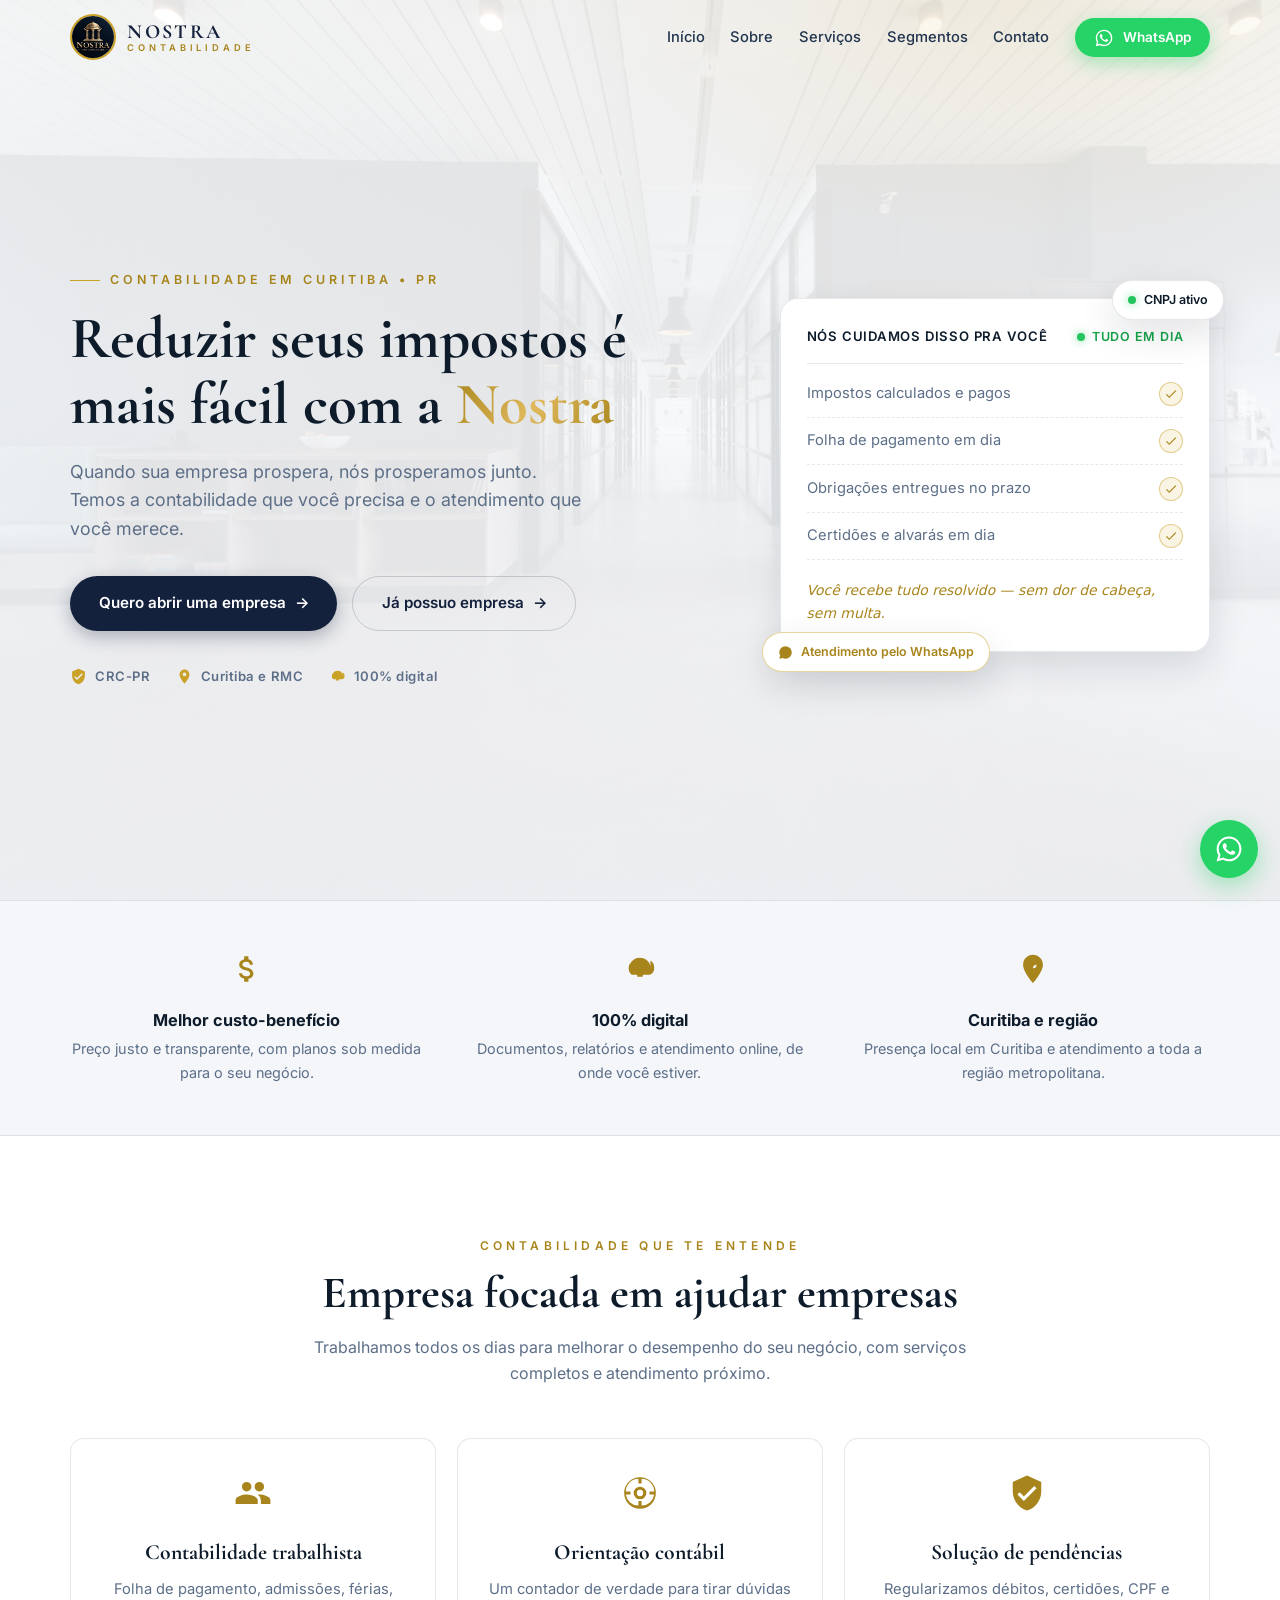
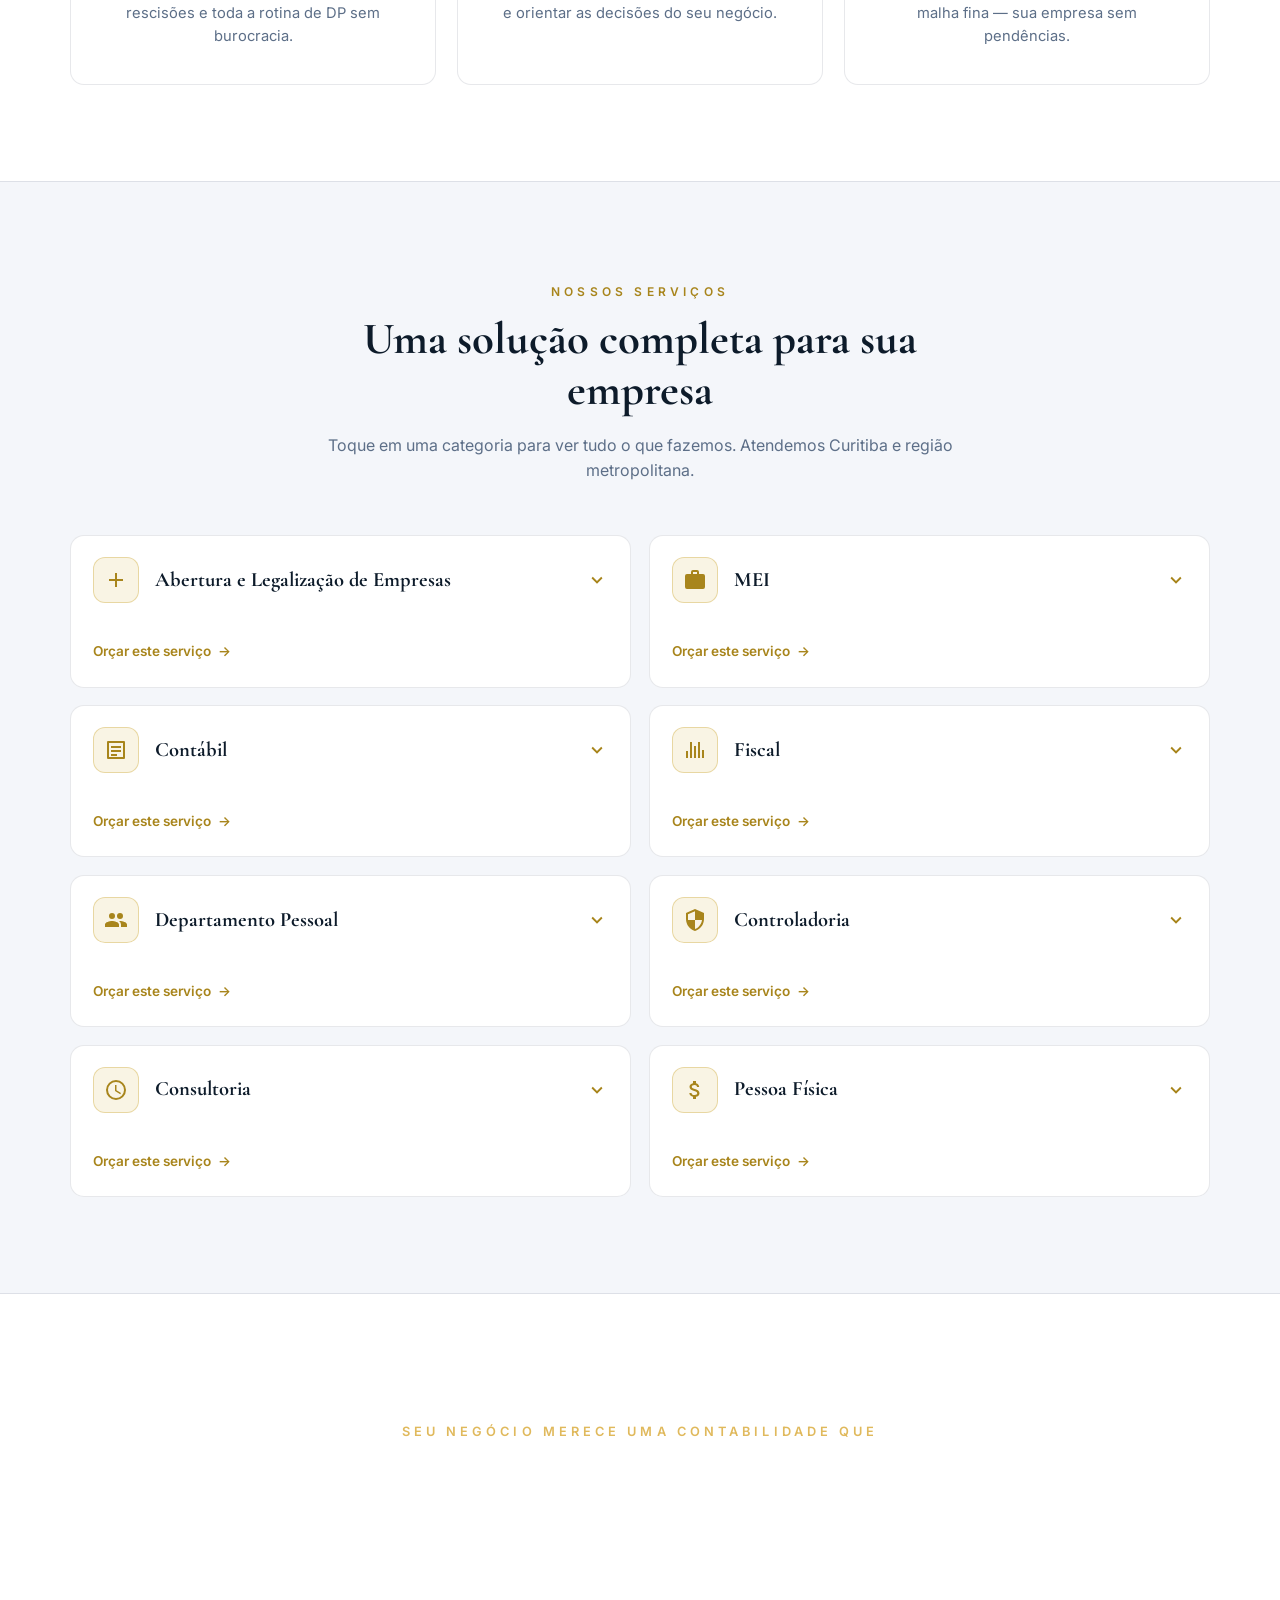
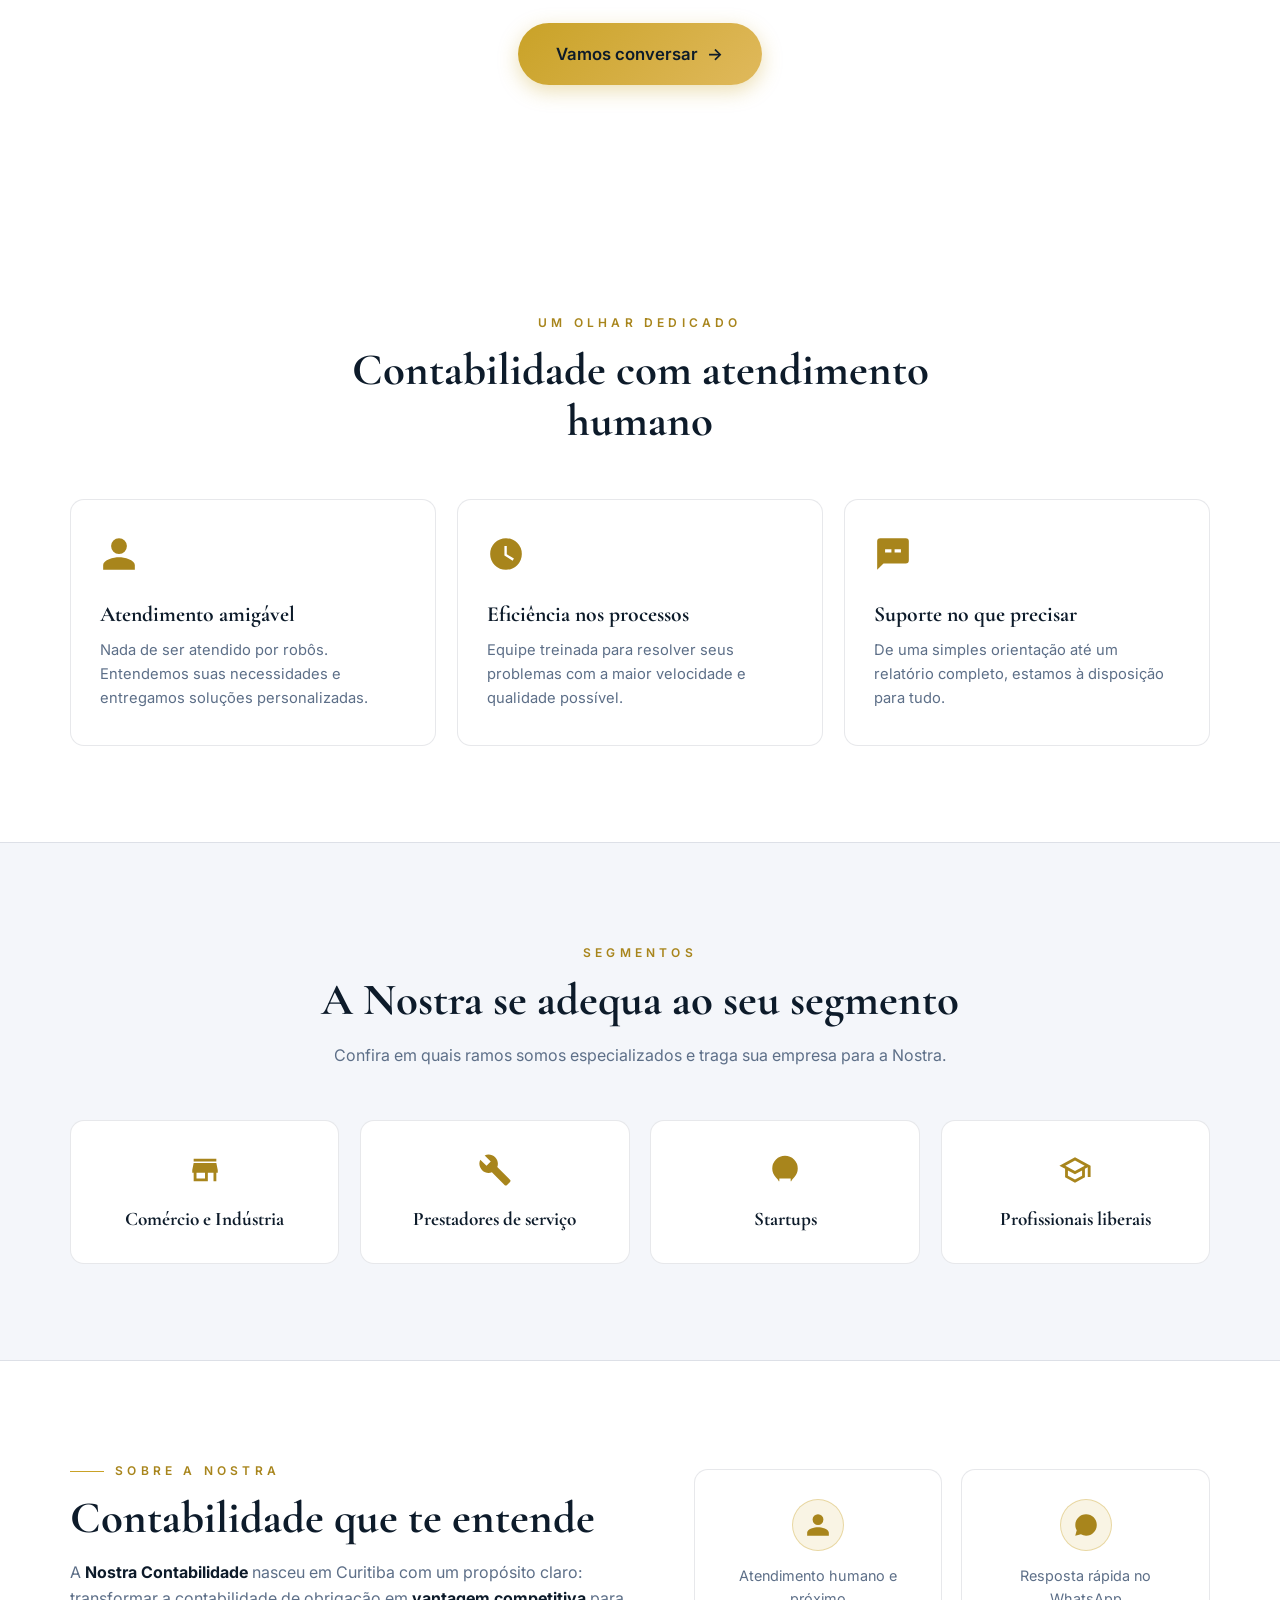
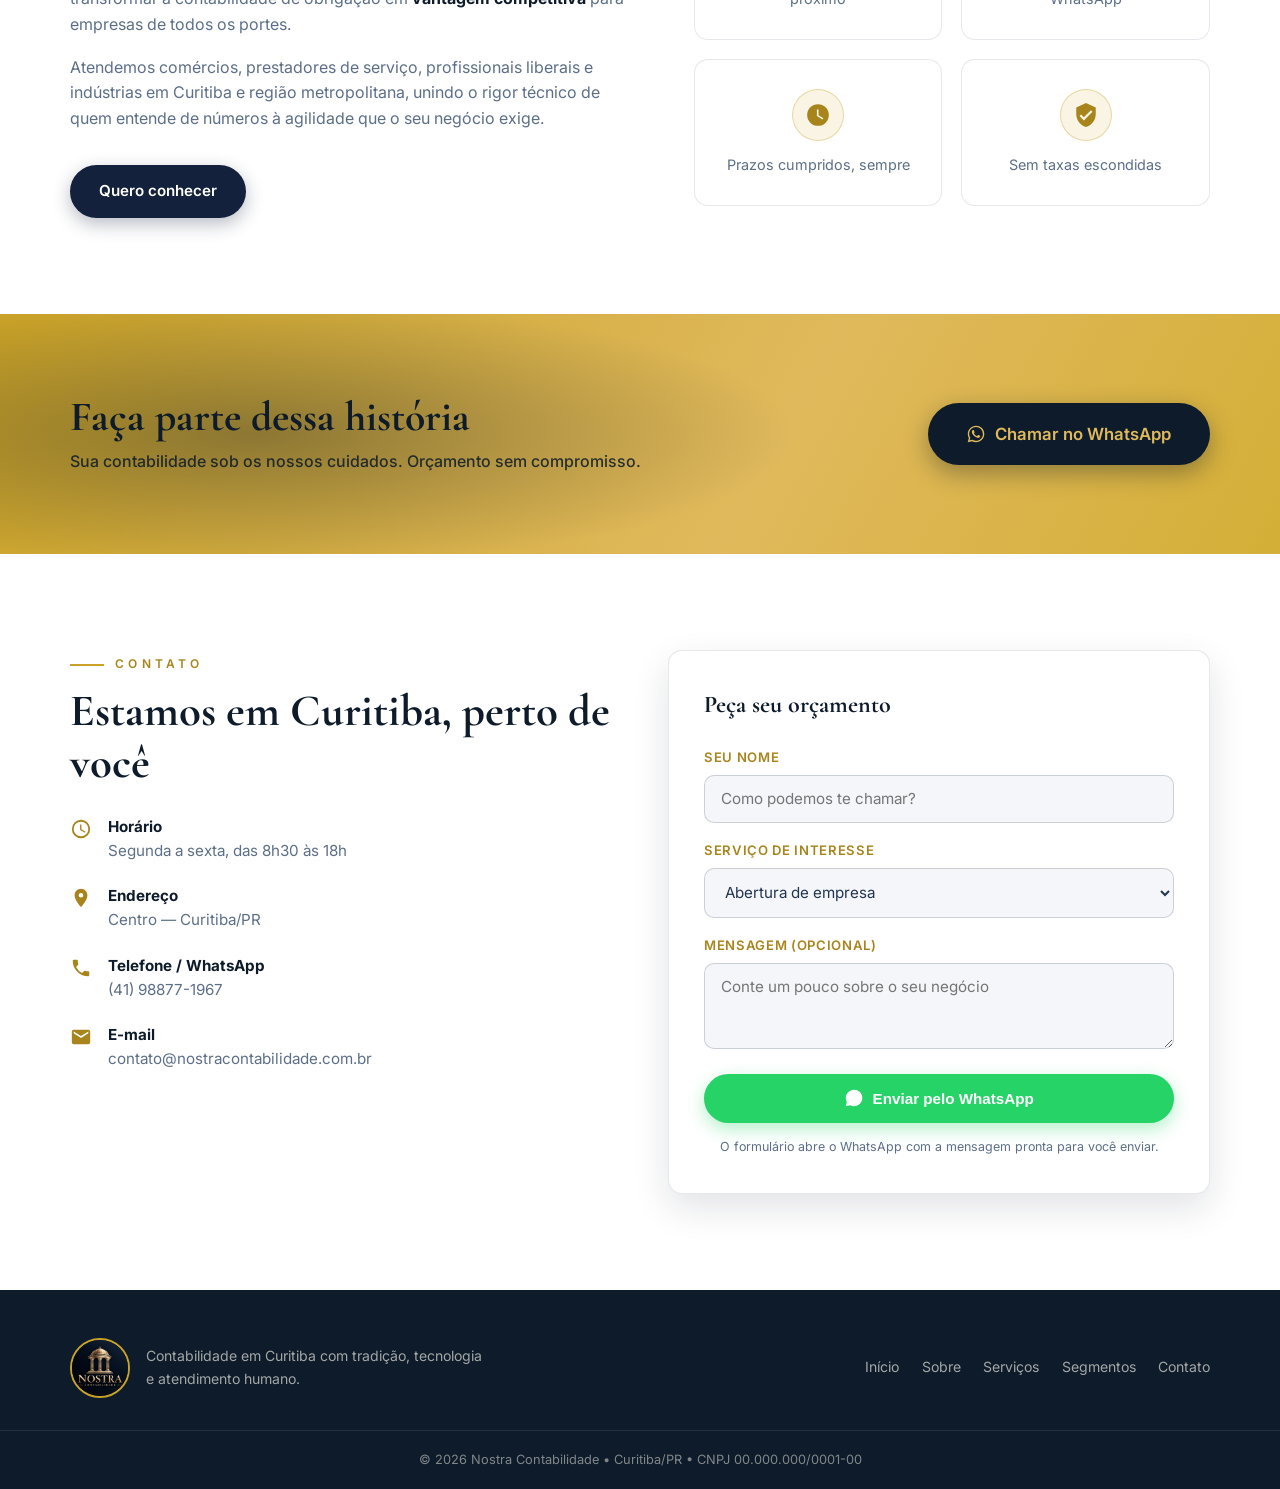
==== commit 00f5e201: "Remove secao de depoimentos" ====
--- a/index.html
+++ b/index.html
@@ -464,42 +464,6 @@
     </div>
   </section>
 
-  <!-- ===== DEPOIMENTOS ===== -->
-  <section class="section depoimentos">
-    <div class="container">
-      <div class="section__head reveal">
-        <span class="section__tag">Depoimentos</span>
-        <h2 class="section__title">O que os clientes dizem sobre nós</h2>
-      </div>
-      <div class="depoimentos__grid">
-        <figure class="depoimento reveal">
-          <svg viewBox="0 0 24 24" class="depoimento__quote"><path d="M6.5 10c-.223 0-.437.034-.65.065.069-.232.14-.468.254-.68.114-.308.292-.575.469-.844.148-.291.409-.488.601-.737.201-.242.475-.403.692-.604.213-.21.492-.315.714-.463.232-.133.434-.28.65-.35l.539-.222.474-.197-.485-1.938-.597.144c-.191.048-.424.104-.689.171-.271.05-.56.187-.882.312-.318.142-.686.238-1.028.466-.344.218-.741.4-1.091.692-.339.301-.748.562-1.05.945-.33.358-.656.734-.909 1.162-.293.408-.492.856-.702 1.299-.19.443-.343.896-.468 1.336-.237.882-.343 1.72-.384 2.437-.034.718-.014 1.315.028 1.747.015.204.043.402.063.539l.025.168.026-.006A4.5 4.5 0 1 0 6.5 10zm11 0c-.223 0-.437.034-.65.065.069-.232.14-.468.254-.68.114-.308.292-.575.469-.844.148-.291.409-.488.601-.737.201-.242.475-.403.692-.604.213-.21.492-.315.714-.463.232-.133.434-.28.65-.35l.539-.222.474-.197-.485-1.938-.597.144c-.191.048-.424.104-.689.171-.271.05-.56.187-.882.312-.317.142-.686.238-1.028.466-.344.218-.741.4-1.091.692-.339.301-.748.562-1.05.945-.33.358-.656.734-.909 1.162-.293.408-.492.856-.702 1.299-.19.443-.343.896-.468 1.336-.237.882-.343 1.72-.384 2.437-.034.718-.014 1.315.028 1.747.015.204.043.402.063.539l.025.168.026-.006A4.5 4.5 0 1 0 17.5 10z"/></svg>
-          <blockquote>Migramos nossa contabilidade para a Nostra e em poucos meses já vimos diferença: prazos cumpridos, dúvidas respondidas rápido e impostos otimizados.</blockquote>
-          <figcaption>
-            <strong>Nome do Cliente</strong>
-            <span>Empresa de exemplo</span>
-          </figcaption>
-        </figure>
-        <figure class="depoimento reveal" style="--delay:.1s">
-          <svg viewBox="0 0 24 24" class="depoimento__quote"><path d="M6.5 10c-.223 0-.437.034-.65.065.069-.232.14-.468.254-.68.114-.308.292-.575.469-.844.148-.291.409-.488.601-.737.201-.242.475-.403.692-.604.213-.21.492-.315.714-.463.232-.133.434-.28.65-.35l.539-.222.474-.197-.485-1.938-.597.144c-.191.048-.424.104-.689.171-.271.05-.56.187-.882.312-.318.142-.686.238-1.028.466-.344.218-.741.4-1.091.692-.339.301-.748.562-1.05.945-.33.358-.656.734-.909 1.162-.293.408-.492.856-.702 1.299-.19.443-.343.896-.468 1.336-.237.882-.343 1.72-.384 2.437-.034.718-.014 1.315.028 1.747.015.204.043.402.063.539l.025.168.026-.006A4.5 4.5 0 1 0 6.5 10zm11 0c-.223 0-.437.034-.65.065.069-.232.14-.468.254-.68.114-.308.292-.575.469-.844.148-.291.409-.488.601-.737.201-.242.475-.403.692-.604.213-.21.492-.315.714-.463.232-.133.434-.28.65-.35l.539-.222.474-.197-.485-1.938-.597.144c-.191.048-.424.104-.689.171-.271.05-.56.187-.882.312-.317.142-.686.238-1.028.466-.344.218-.741.4-1.091.692-.339.301-.748.562-1.05.945-.33.358-.656.734-.909 1.162-.293.408-.492.856-.702 1.299-.19.443-.343.896-.468 1.336-.237.882-.343 1.72-.384 2.437-.034.718-.014 1.315.028 1.747.015.204.043.402.063.539l.025.168.026-.006A4.5 4.5 0 1 0 17.5 10z"/></svg>
-          <blockquote>Abri minha empresa com a Nostra do zero. Cuidaram de toda a burocracia e me explicaram cada etapa. Atendimento humano de verdade.</blockquote>
-          <figcaption>
-            <strong>Nome do Cliente</strong>
-            <span>Empresa de exemplo</span>
-          </figcaption>
-        </figure>
-        <figure class="depoimento reveal" style="--delay:.2s">
-          <svg viewBox="0 0 24 24" class="depoimento__quote"><path d="M6.5 10c-.223 0-.437.034-.65.065.069-.232.14-.468.254-.68.114-.308.292-.575.469-.844.148-.291.409-.488.601-.737.201-.242.475-.403.692-.604.213-.21.492-.315.714-.463.232-.133.434-.28.65-.35l.539-.222.474-.197-.485-1.938-.597.144c-.191.048-.424.104-.689.171-.271.05-.56.187-.882.312-.318.142-.686.238-1.028.466-.344.218-.741.4-1.091.692-.339.301-.748.562-1.05.945-.33.358-.656.734-.909 1.162-.293.408-.492.856-.702 1.299-.19.443-.343.896-.468 1.336-.237.882-.343 1.72-.384 2.437-.034.718-.014 1.315.028 1.747.015.204.043.402.063.539l.025.168.026-.006A4.5 4.5 0 1 0 6.5 10zm11 0c-.223 0-.437.034-.65.065.069-.232.14-.468.254-.68.114-.308.292-.575.469-.844.148-.291.409-.488.601-.737.201-.242.475-.403.692-.604.213-.21.492-.315.714-.463.232-.133.434-.28.65-.35l.539-.222.474-.197-.485-1.938-.597.144c-.191.048-.424.104-.689.171-.271.05-.56.187-.882.312-.317.142-.686.238-1.028.466-.344.218-.741.4-1.091.692-.339.301-.748.562-1.05.945-.33.358-.656.734-.909 1.162-.293.408-.492.856-.702 1.299-.19.443-.343.896-.468 1.336-.237.882-.343 1.72-.384 2.437-.034.718-.014 1.315.028 1.747.015.204.043.402.063.539l.025.168.026-.006A4.5 4.5 0 1 0 17.5 10z"/></svg>
-          <blockquote>Tínhamos pendências fiscais antigas e achávamos que não tinha solução. A Nostra regularizou tudo e hoje estamos 100% em dia.</blockquote>
-          <figcaption>
-            <strong>Nome do Cliente</strong>
-            <span>Empresa de exemplo</span>
-          </figcaption>
-        </figure>
-      </div>
-    </div>
-  </section>
-
   <!-- ===== CTA WHATSAPP ===== -->
   <section class="cta">
     <div class="container cta__inner reveal">
--- a/css/style.css
+++ b/css/style.css
@@ -121,8 +121,7 @@
   transition: background var(--transition), box-shadow var(--transition), padding var(--transition);
 }
 .header.scrolled {
-  background: rgba(255, 255, 255, 0.95);
-  backdrop-filter: blur(12px);
+  background: rgba(255, 255, 255, 0.97);
   box-shadow: 0 4px 24px rgba(13, 27, 42, 0.1);
   padding: 0.55rem 0;
 }
@@ -211,12 +210,11 @@
   align-items: center;
   padding: 130px 0 80px;
   background:
-    radial-gradient(ellipse 60% 45% at 80% 0%, rgba(201, 162, 39, 0.12), transparent 60%),
-    radial-gradient(ellipse 55% 40% at 5% 100%, rgba(20, 33, 61, 0.06), transparent 70%),
-    linear-gradient(rgba(20, 33, 61, 0.03) 1px, transparent 1px),
-    linear-gradient(90deg, rgba(20, 33, 61, 0.03) 1px, transparent 1px),
-    var(--bg);
-  background-size: auto, auto, 46px 46px, 46px 46px, auto;
+    radial-gradient(ellipse 60% 45% at 80% 0%, rgba(201, 162, 39, 0.1), transparent 60%),
+    linear-gradient(rgba(255, 255, 255, 0.88), rgba(244, 246, 250, 0.93)),
+    url('../banner.jpg');
+  background-size: auto, auto, cover;
+  background-position: center;
   overflow: hidden;
 }
 .hero__inner {
@@ -753,49 +751,6 @@
   fill: var(--gold-deep);
 }
 .stat__label { font-size: 0.9rem; color: var(--muted); display: block; }
-
-/* ---------- Depoimentos ---------- */
-.depoimentos { background: var(--bg-alt); border-block: 1px solid var(--line); }
-.depoimentos__grid {
-  display: grid;
-  grid-template-columns: repeat(3, 1fr);
-  gap: 1.3rem;
-}
-.depoimento {
-  background: #fff;
-  border: 1px solid var(--line);
-  border-radius: var(--radius);
-  padding: 2.2rem 1.8rem;
-  display: flex;
-  flex-direction: column;
-  transition: transform var(--transition), border-color var(--transition), box-shadow var(--transition);
-}
-.depoimento:hover {
-  transform: translateY(-6px);
-  border-color: rgba(201, 162, 39, 0.5);
-  box-shadow: var(--shadow-md);
-}
-.depoimento__quote {
-  width: 30px; height: 30px;
-  fill: var(--gold);
-  opacity: 0.55;
-  margin-bottom: 1rem;
-}
-.depoimento blockquote {
-  font-size: 0.95rem;
-  color: var(--ink);
-  flex: 1;
-  margin-bottom: 1.4rem;
-}
-.depoimento figcaption strong {
-  display: block;
-  color: var(--navy-900);
-  font-size: 0.95rem;
-}
-.depoimento figcaption span {
-  font-size: 0.82rem;
-  color: var(--muted);
-}
 
 /* ---------- CTA ---------- */
 .cta {
@@ -989,7 +944,6 @@
 @media (max-width: 1024px) {
   .entende__grid,
   .dedicado__grid,
-  .depoimentos__grid { grid-template-columns: 1fr 1fr; }
   .segmentos__grid { grid-template-columns: repeat(2, 1fr); }
   .sobre__grid { gap: 2.5rem; }
 }
@@ -1022,7 +976,6 @@
   .valores__grid { grid-template-columns: 1fr; gap: 2rem; }
   .entende__grid,
   .dedicado__grid,
-  .depoimentos__grid { grid-template-columns: 1fr; }
   .sobre__grid,
   .contato__grid { grid-template-columns: 1fr; }
 
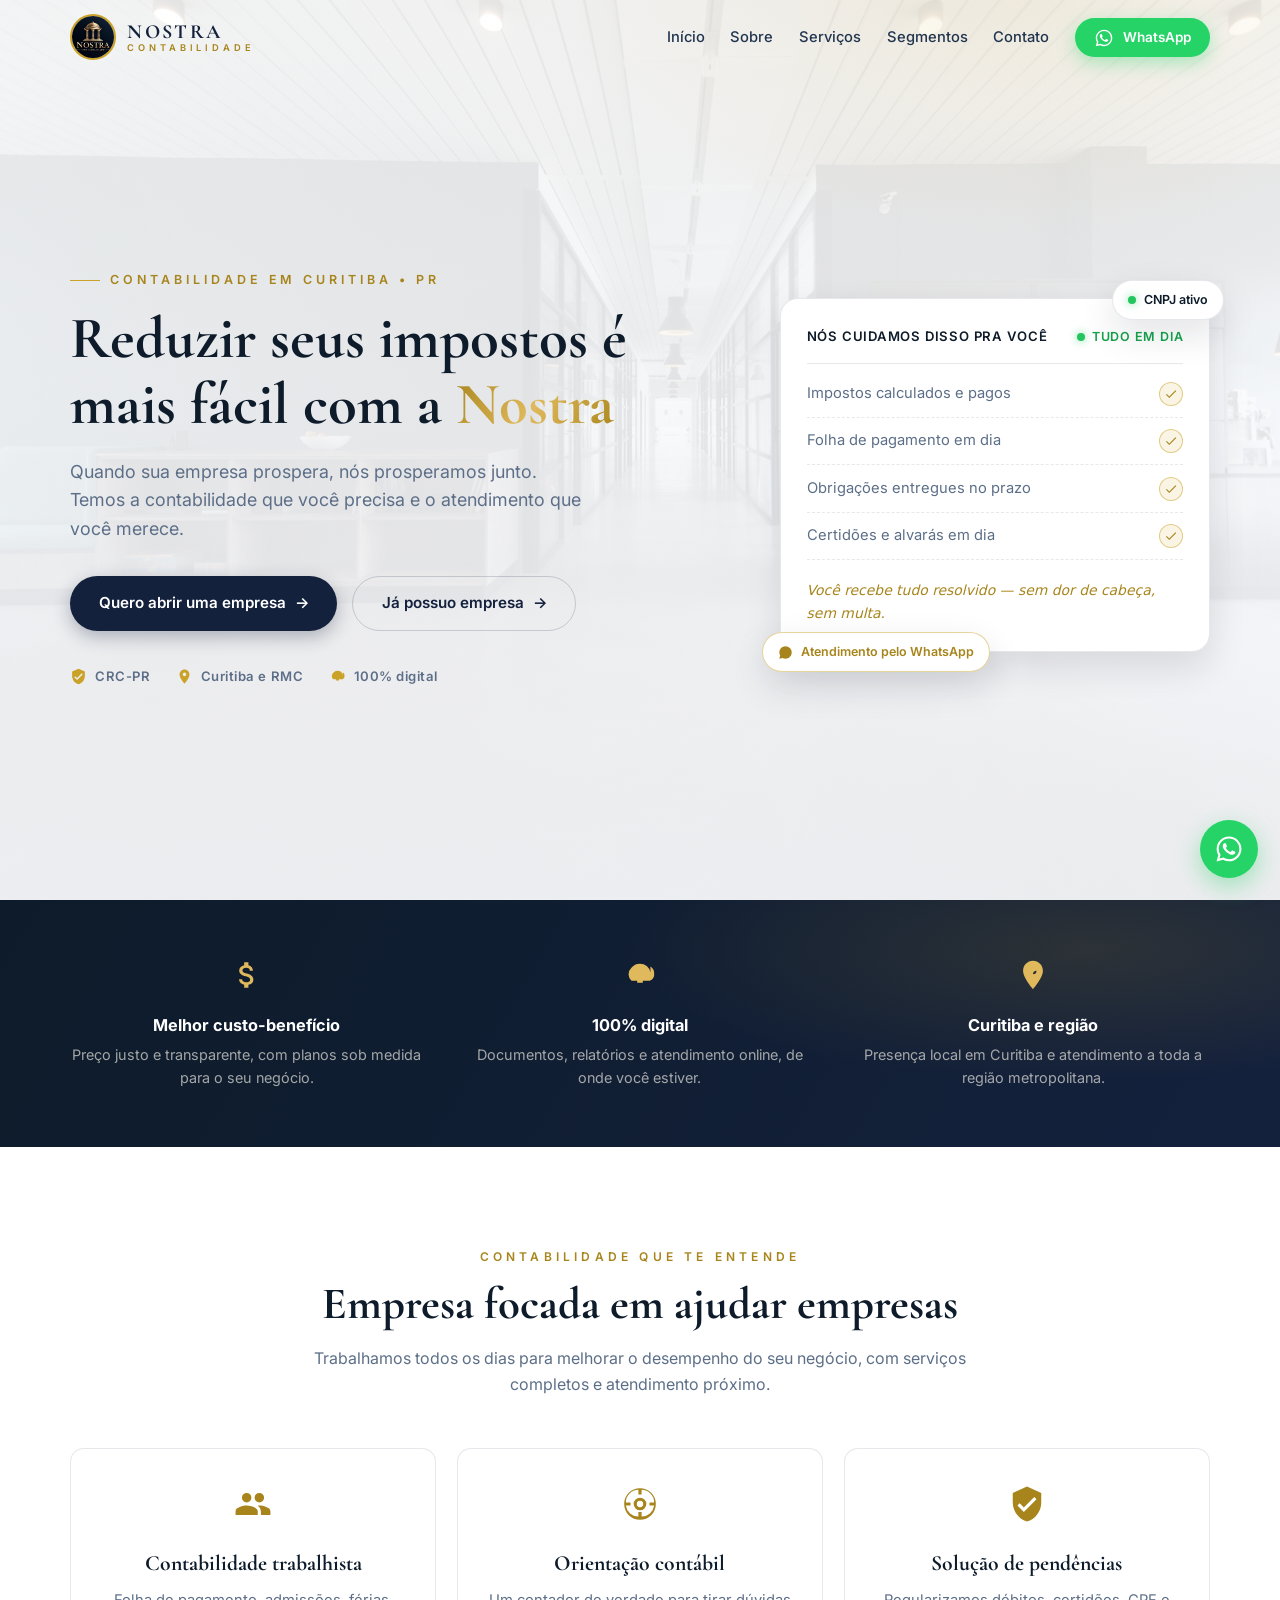
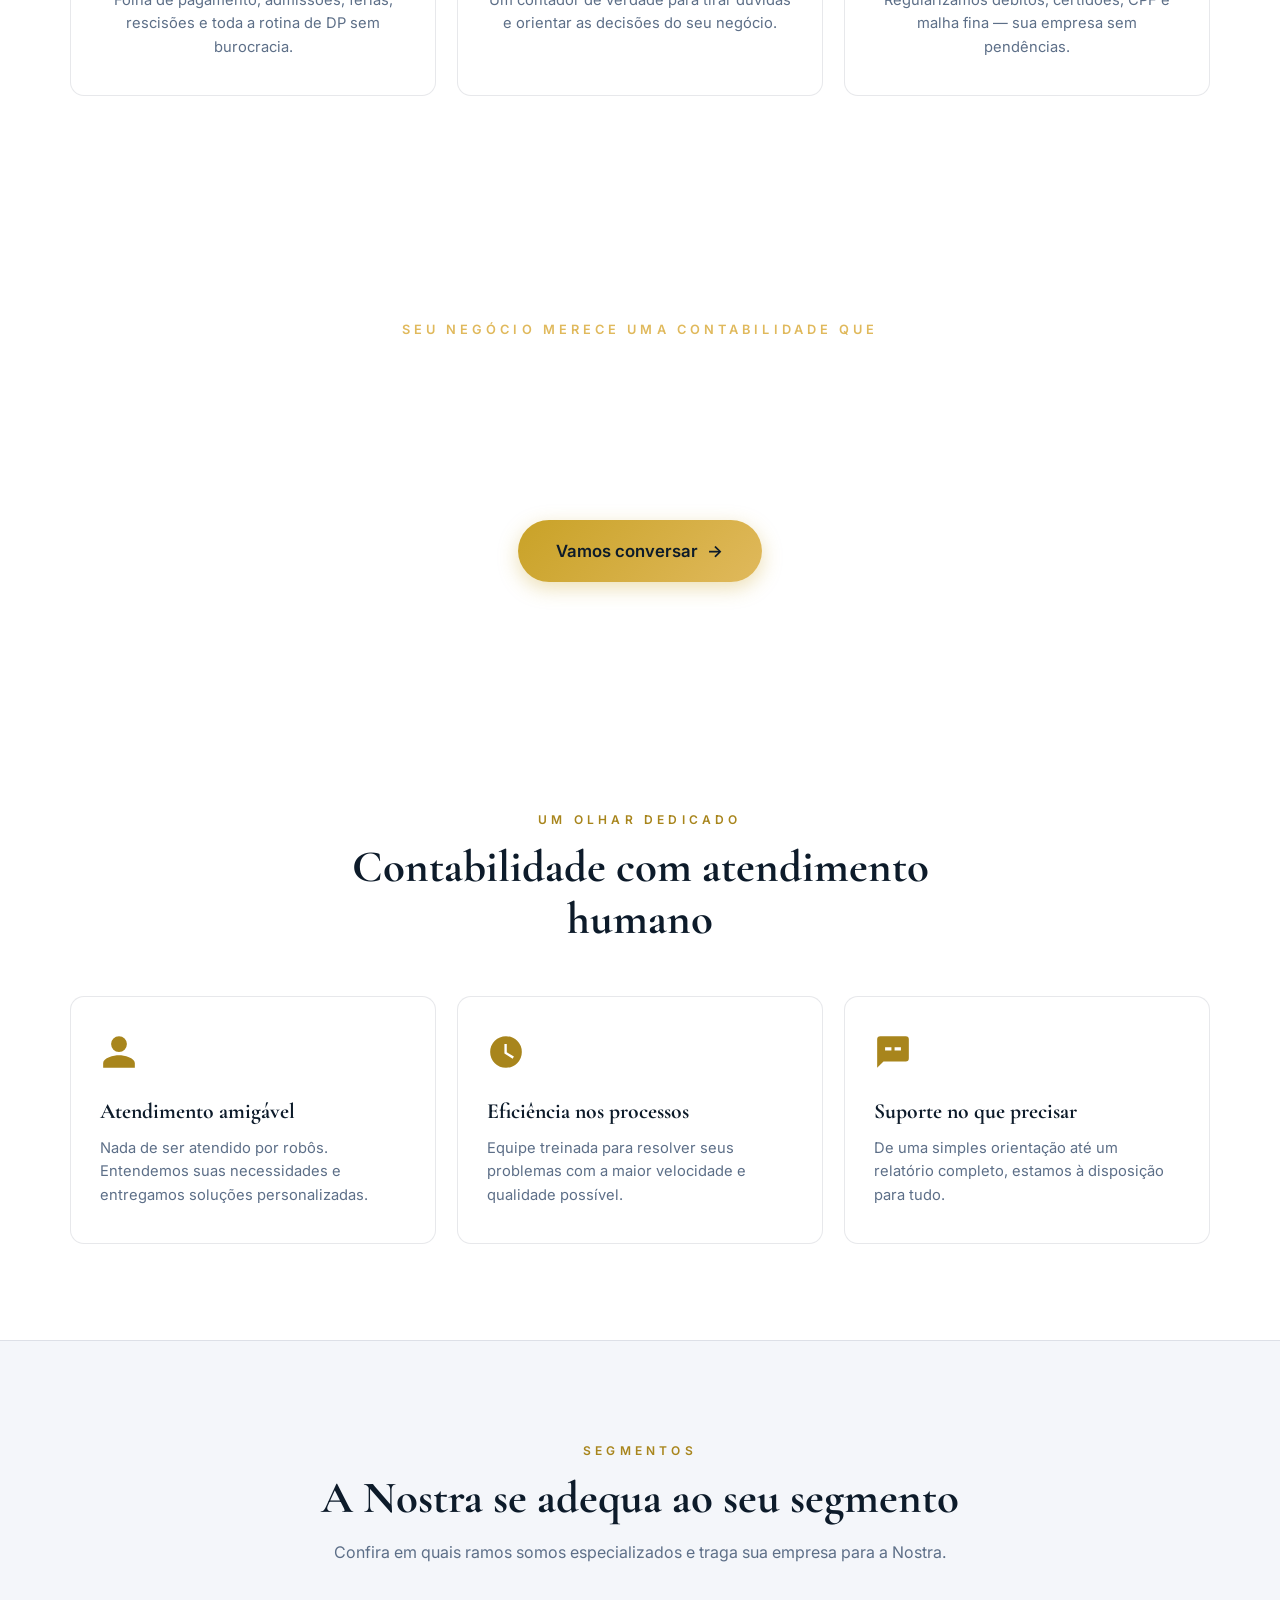
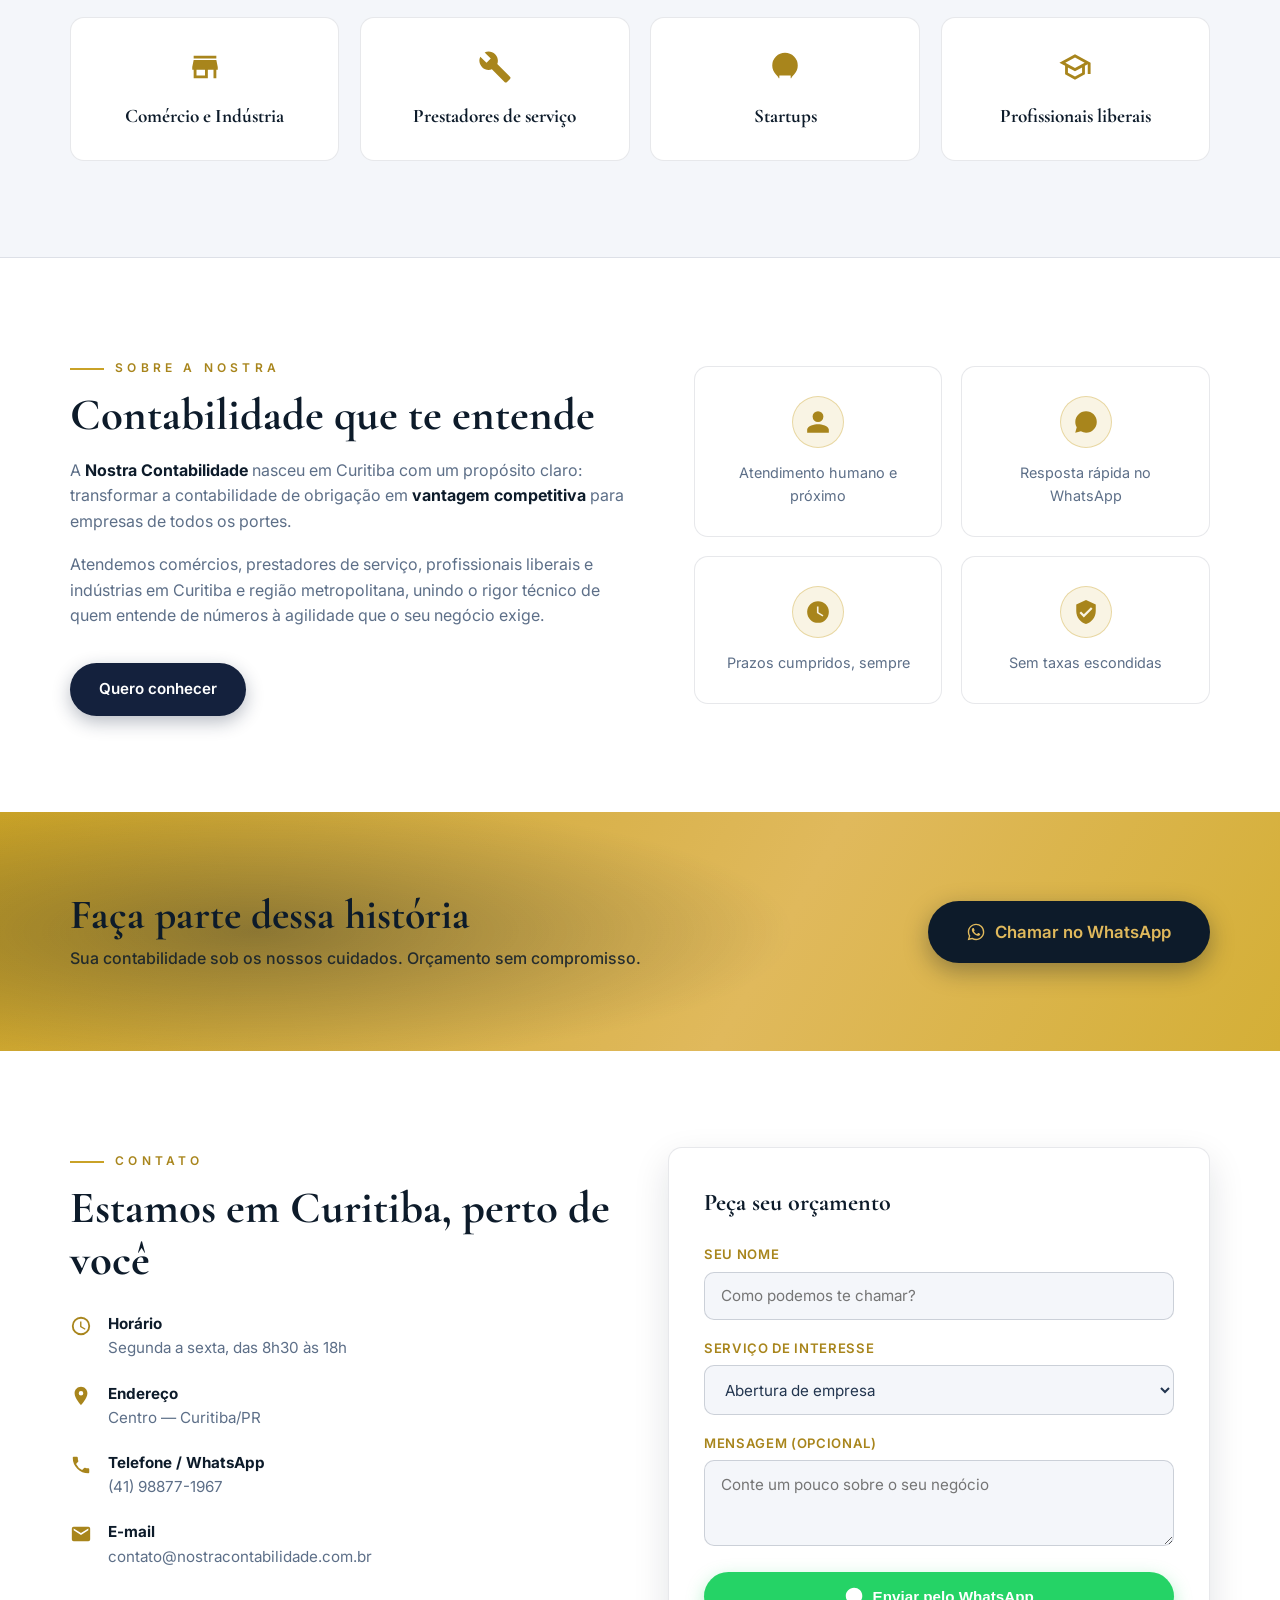
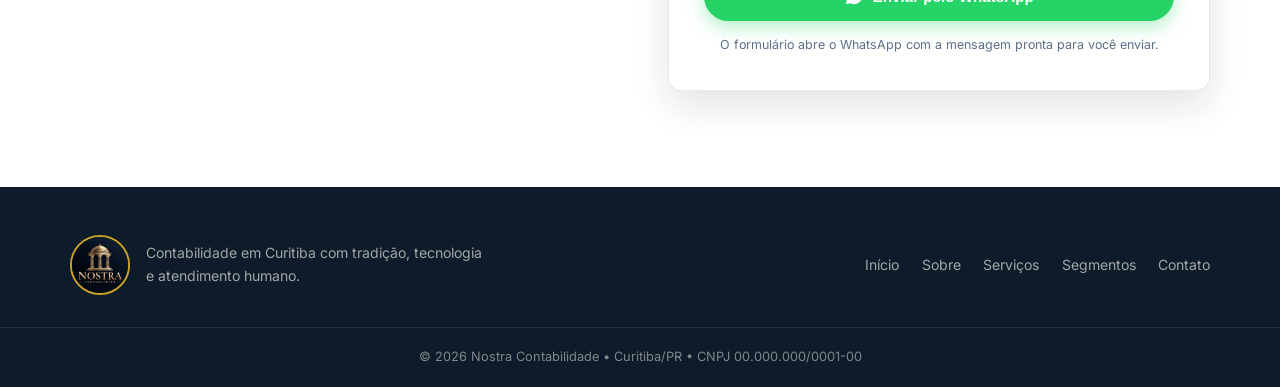
==== commit 98fcc7a9: "Move servicos para pagina propria (servicos.html); home mais limpa" ====
--- a/index.html
+++ b/index.html
@@ -23,7 +23,7 @@
       <nav class="nav" id="nav">
         <a href="#inicio" class="nav__link">Início</a>
         <a href="#sobre" class="nav__link">Sobre</a>
-        <a href="#servicos" class="nav__link">Serviços</a>
+        <a href="servicos.html" class="nav__link">Serviços</a>
         <a href="#segmentos" class="nav__link">Segmentos</a>
         <a href="#contato" class="nav__link">Contato</a>
         <a href="#" class="btn btn--green btn--nav js-whatsapp" data-message="Olá! Vim pelo site da Nostra Contabilidade e gostaria de um orçamento.">
@@ -166,189 +166,6 @@
     </div>
   </section>
 
-  <!-- ===== SERVIÇOS ===== -->
-  <section class="section servicos" id="servicos">
-    <div class="container">
-      <div class="section__head reveal">
-        <span class="section__tag">Nossos serviços</span>
-        <h2 class="section__title">Uma solução completa para sua empresa</h2>
-        <p class="section__lead">Toque em uma categoria para ver tudo o que fazemos. Atendemos Curitiba e região metropolitana.</p>
-      </div>
-      <div class="services">
-
-        <div class="service reveal">
-          <button class="service__head" aria-expanded="false">
-            <span class="service__icon">
-              <svg viewBox="0 0 24 24"><path d="M19 13h-6v6h-2v-6H5v-2h6V5h2v6h6v2z"/></svg>
-            </span>
-            <span class="service__title">Abertura e Legalização de Empresas</span>
-            <svg class="service__chevron" viewBox="0 0 24 24"><path d="M7.41 8.59 12 13.17l4.59-4.58L18 10l-6 6-6-6z"/></svg>
-          </button>
-          <div class="service__body">
-            <ul class="service__list">
-              <li>Abertura de empresa (MEI, ME, EPP, LTDA, SLU)</li>
-              <li>Alteração contratual (endereço, sócios, atividade, capital)</li>
-              <li>Encerramento e baixa de empresas</li>
-              <li>Transformação de MEI em ME</li>
-              <li>Licenças e alvarás (prefeitura, bombeiros, vigilância sanitária)</li>
-              <li>Certificado digital</li>
-              <li>Regularização de empresas inativas ou com pendências</li>
-            </ul>
-            <a href="#" class="service__cta js-whatsapp" data-message="Olá! Tenho interesse em Abertura e Legalização de Empresas.">Orçar este serviço</a>
-          </div>
-        </div>
-
-        <div class="service reveal" style="--delay:.05s">
-          <button class="service__head" aria-expanded="false">
-            <span class="service__icon">
-              <svg viewBox="0 0 24 24"><path d="M20 6h-4V4a2 2 0 0 0-2-2h-4a2 2 0 0 0-2 2v2H4a2 2 0 0 0-2 2v11a2 2 0 0 0 2 2h16a2 2 0 0 0 2-2V8a2 2 0 0 0-2-2zm-6 0h-4V4h4z"/></svg>
-            </span>
-            <span class="service__title">MEI</span>
-            <svg class="service__chevron" viewBox="0 0 24 24"><path d="M7.41 8.59 12 13.17l4.59-4.58L18 10l-6 6-6-6z"/></svg>
-          </button>
-          <div class="service__body">
-            <ul class="service__list">
-              <li>Abertura e formalização</li>
-              <li>Emissão da DAS mensal</li>
-              <li>Declaração anual (DASN-SIMEI)</li>
-              <li>Orientação sobre limite de faturamento e desenquadramento</li>
-              <li>Regularização de débitos</li>
-              <li>Emissão de notas fiscais</li>
-            </ul>
-            <a href="#" class="service__cta js-whatsapp" data-message="Olá! Tenho interesse no serviço de MEI.">Orçar este serviço</a>
-          </div>
-        </div>
-
-        <div class="service reveal" style="--delay:.1s">
-          <button class="service__head" aria-expanded="false">
-            <span class="service__icon">
-              <svg viewBox="0 0 24 24"><path d="M4 3h16a1 1 0 0 1 1 1v16a1 1 0 0 1-1 1H4a1 1 0 0 1-1-1V4a1 1 0 0 1 1-1zm1 2v14h14V5H5zm2 3h10v2H7V8zm0 4h10v2H7v-2zm0 4h6v2H7v-2z"/></svg>
-            </span>
-            <span class="service__title">Contábil</span>
-            <svg class="service__chevron" viewBox="0 0 24 24"><path d="M7.41 8.59 12 13.17l4.59-4.58L18 10l-6 6-6-6z"/></svg>
-          </button>
-          <div class="service__body">
-            <ul class="service__list">
-              <li>Escrituração contábil</li>
-              <li>Balancete, balanço patrimonial e DRE</li>
-              <li>Conciliação contábil</li>
-              <li>Planejamento tributário (Simples, Lucro Presumido, Lucro Real)</li>
-              <li>Obrigações acessórias (ECD, ECF)</li>
-              <li>Contabilidade para startups, prestadores de serviço, comércio e profissionais liberais</li>
-            </ul>
-            <a href="#" class="service__cta js-whatsapp" data-message="Olá! Tenho interesse no serviço Contábil.">Orçar este serviço</a>
-          </div>
-        </div>
-
-        <div class="service reveal" style="--delay:.15s">
-          <button class="service__head" aria-expanded="false">
-            <span class="service__icon">
-              <svg viewBox="0 0 24 24"><path d="M3 13h2v7H3v-7zm4-9h2v16H7V4zm4 4h2v12h-2V8zm4-4h2v16h-2V4zm4 8h2v8h-2v-8z"/></svg>
-            </span>
-            <span class="service__title">Fiscal</span>
-            <svg class="service__chevron" viewBox="0 0 24 24"><path d="M7.41 8.59 12 13.17l4.59-4.58L18 10l-6 6-6-6z"/></svg>
-          </button>
-          <div class="service__body">
-            <ul class="service__list">
-              <li>Apuração de impostos (Simples Nacional, ICMS, ISS, PIS/COFINS, IRPJ/CSLL)</li>
-              <li>Emissão de notas fiscais (NF-e, NFS-e, NFC-e)</li>
-              <li>Escrituração fiscal e obrigações acessórias (SPED, DeSTDA, EFD)</li>
-              <li>Recuperação de créditos tributários</li>
-              <li>Parcelamento de débitos e regularização fiscal</li>
-              <li>Certidões negativas</li>
-            </ul>
-            <a href="#" class="service__cta js-whatsapp" data-message="Olá! Tenho interesse no serviço Fiscal.">Orçar este serviço</a>
-          </div>
-        </div>
-
-        <div class="service reveal" style="--delay:.2s">
-          <button class="service__head" aria-expanded="false">
-            <span class="service__icon">
-              <svg viewBox="0 0 24 24"><path d="M16 11a3 3 0 1 0-3-3 3 3 0 0 0 3 3zm-8 0a3 3 0 1 0-3-3 3 3 0 0 0 3 3zm0 2c-2.33 0-7 1.17-7 3.5V19h14v-2.5C15 14.17 10.33 13 8 13zm8 0c-.29 0-.62.02-.97.05A4.22 4.22 0 0 1 17 16.5V19h6v-2.5c0-2.33-4.67-3.5-7-3.5z"/></svg>
-            </span>
-            <span class="service__title">Departamento Pessoal</span>
-            <svg class="service__chevron" viewBox="0 0 24 24"><path d="M7.41 8.59 12 13.17l4.59-4.58L18 10l-6 6-6-6z"/></svg>
-          </button>
-          <div class="service__body">
-            <ul class="service__list">
-              <li>Admissão e demissão de funcionários</li>
-              <li>Folha de pagamento e pró-labore</li>
-              <li>Férias, 13º e rescisões</li>
-              <li>eSocial, FGTS, INSS e DCTFWeb</li>
-              <li>Controle de ponto e benefícios</li>
-              <li>Contratos de trabalho e orientação trabalhista</li>
-              <li>Atestados, afastamentos e homologações</li>
-            </ul>
-            <a href="#" class="service__cta js-whatsapp" data-message="Olá! Tenho interesse no Departamento Pessoal.">Orçar este serviço</a>
-          </div>
-        </div>
-
-        <div class="service reveal" style="--delay:.25s">
-          <button class="service__head" aria-expanded="false">
-            <span class="service__icon">
-              <svg viewBox="0 0 24 24"><path d="M12 1 3 5v6c0 5.55 3.84 10.74 9 12 5.16-1.26 9-6.45 9-12V5l-9-4zm0 10.99h7c-.53 4.12-3.28 7.79-7 8.94V12H5V6.3l7-3.11v8.8z"/></svg>
-            </span>
-            <span class="service__title">Controladoria</span>
-            <svg class="service__chevron" viewBox="0 0 24 24"><path d="M7.41 8.59 12 13.17l4.59-4.58L18 10l-6 6-6-6z"/></svg>
-          </button>
-          <div class="service__body">
-            <ul class="service__list">
-              <li>Planejamento orçamentário e controle de metas</li>
-              <li>Fluxo de caixa e projeções</li>
-              <li>Controle de contas a pagar e a receber (BPO financeiro)</li>
-              <li>Análise de resultados e indicadores (KPIs)</li>
-              <li>Custos e precificação</li>
-              <li>Relatórios gerenciais e dashboards</li>
-              <li>Controles internos e auditoria</li>
-            </ul>
-            <a href="#" class="service__cta js-whatsapp" data-message="Olá! Tenho interesse no serviço de Controladoria.">Orçar este serviço</a>
-          </div>
-        </div>
-
-        <div class="service reveal" style="--delay:.3s">
-          <button class="service__head" aria-expanded="false">
-            <span class="service__icon">
-              <svg viewBox="0 0 24 24"><path d="M12 2a10 10 0 1 0 10 10A10 10 0 0 0 12 2zm0 18a8 8 0 1 1 8-8 8 8 0 0 1-8 8zm.5-13H11v6l5.25 3.15.75-1.23-4.5-2.67z"/></svg>
-            </span>
-            <span class="service__title">Consultoria</span>
-            <svg class="service__chevron" viewBox="0 0 24 24"><path d="M7.41 8.59 12 13.17l4.59-4.58L18 10l-6 6-6-6z"/></svg>
-          </button>
-          <div class="service__body">
-            <ul class="service__list">
-              <li>Consultoria tributária e planejamento fiscal</li>
-              <li>Consultoria financeira e gestão de caixa</li>
-              <li>Consultoria para abertura de negócios (viabilidade, regime, estrutura)</li>
-              <li>Consultoria em reestruturação e organização de processos</li>
-              <li>Consultoria trabalhista preventiva</li>
-              <li>Valuation e análise de investimentos</li>
-            </ul>
-            <a href="#" class="service__cta js-whatsapp" data-message="Olá! Tenho interesse em Consultoria.">Orçar este serviço</a>
-          </div>
-        </div>
-
-        <div class="service reveal" style="--delay:.35s">
-          <button class="service__head" aria-expanded="false">
-            <span class="service__icon">
-              <svg viewBox="0 0 24 24"><path d="M11.8 10.9c-2.27-.59-3-1.2-3-2.15 0-1.09 1.01-1.85 2.7-1.85 1.78 0 2.44.85 2.5 2.1h2.21c-.07-1.72-1.12-3.3-3.21-3.81V3h-3v2.16c-1.94.42-3.5 1.68-3.5 3.61 0 2.31 1.91 3.46 4.7 4.13 2.5.6 3 1.48 3 2.41 0 .69-.49 1.79-2.7 1.79-2.06 0-2.87-.92-2.98-2.1H6.32c.12 2.19 1.76 3.42 3.68 3.83V21h3v-2.15c1.95-.37 3.5-1.5 3.5-3.55 0-2.84-2.43-3.81-4.7-4.4z"/></svg>
-            </span>
-            <span class="service__title">Pessoa Física</span>
-            <svg class="service__chevron" viewBox="0 0 24 24"><path d="M7.41 8.59 12 13.17l4.59-4.58L18 10l-6 6-6-6z"/></svg>
-          </button>
-          <div class="service__body">
-            <ul class="service__list">
-              <li>Declaração de Imposto de Renda (IRPF)</li>
-              <li>Carnê-leão</li>
-              <li>Ganho de capital (venda de imóveis e bens)</li>
-              <li>Regularização de CPF e malha fina</li>
-            </ul>
-            <a href="#" class="service__cta js-whatsapp" data-message="Olá! Tenho interesse em serviços para Pessoa Física.">Orçar este serviço</a>
-          </div>
-        </div>
-
-      </div>
-    </div>
-  </section>
-
   <!-- ===== FAIXA DE IMPACTO ===== -->
   <section class="banner">
     <div class="banner__content container reveal">
@@ -545,7 +362,7 @@
       <nav class="footer__nav">
         <a href="#inicio">Início</a>
         <a href="#sobre">Sobre</a>
-        <a href="#servicos">Serviços</a>
+        <a href="servicos.html">Serviços</a>
         <a href="#segmentos">Segmentos</a>
         <a href="#contato">Contato</a>
       </nav>
--- a/css/style.css
+++ b/css/style.css
@@ -399,9 +399,10 @@
 
 /* ---------- Cards de valor ---------- */
 .valores {
-  background: var(--bg-alt);
-  border-block: 1px solid var(--line);
-  padding: 3.2rem 0;
+  background:
+    radial-gradient(ellipse 60% 90% at 85% 20%, rgba(201, 162, 39, 0.14), transparent 60%),
+    linear-gradient(120deg, var(--navy-900), var(--navy-700));
+  padding: 3.6rem 0;
 }
 .valores__grid {
   display: grid;
@@ -411,16 +412,43 @@
 .valor { text-align: center; }
 .valor .icon {
   width: 34px; height: 34px;
-  fill: var(--gold-deep);
+  fill: var(--gold-light);
   margin: 0 auto 0.8rem;
 }
 .valor h3 {
   font-size: 1.02rem;
   font-weight: 700;
-  color: var(--navy-900);
+  color: #fff;
   margin-bottom: 0.3rem;
 }
-.valor p { font-size: 0.9rem; color: var(--muted); }
+.valor p { font-size: 0.9rem; color: rgba(245, 241, 232, 0.65); }
+
+/* ---------- Título de página interna ---------- */
+.page-hero {
+  padding: 160px 0 3.5rem;
+  text-align: center;
+  background:
+    radial-gradient(ellipse 60% 55% at 50% 0%, rgba(201, 162, 39, 0.12), transparent 65%),
+    linear-gradient(rgba(255, 255, 255, 0.9), rgba(244, 246, 250, 0.94)),
+    url('../banner.jpg');
+  background-size: auto, auto, cover;
+  background-position: center;
+}
+.page-hero .hero__tag::before { display: none; }
+.page-hero__title {
+  font-family: var(--font-display);
+  font-size: clamp(2.4rem, 5vw, 3.6rem);
+  font-weight: 700;
+  color: var(--navy-900);
+  line-height: 1.12;
+  margin-bottom: 0.9rem;
+}
+.page-hero__subtitle {
+  max-width: 620px;
+  margin: 0 auto;
+  color: var(--muted);
+  font-size: 1.02rem;
+}
 
 /* ---------- Seções genéricas ---------- */
 .section { padding: 6rem 0; position: relative; }
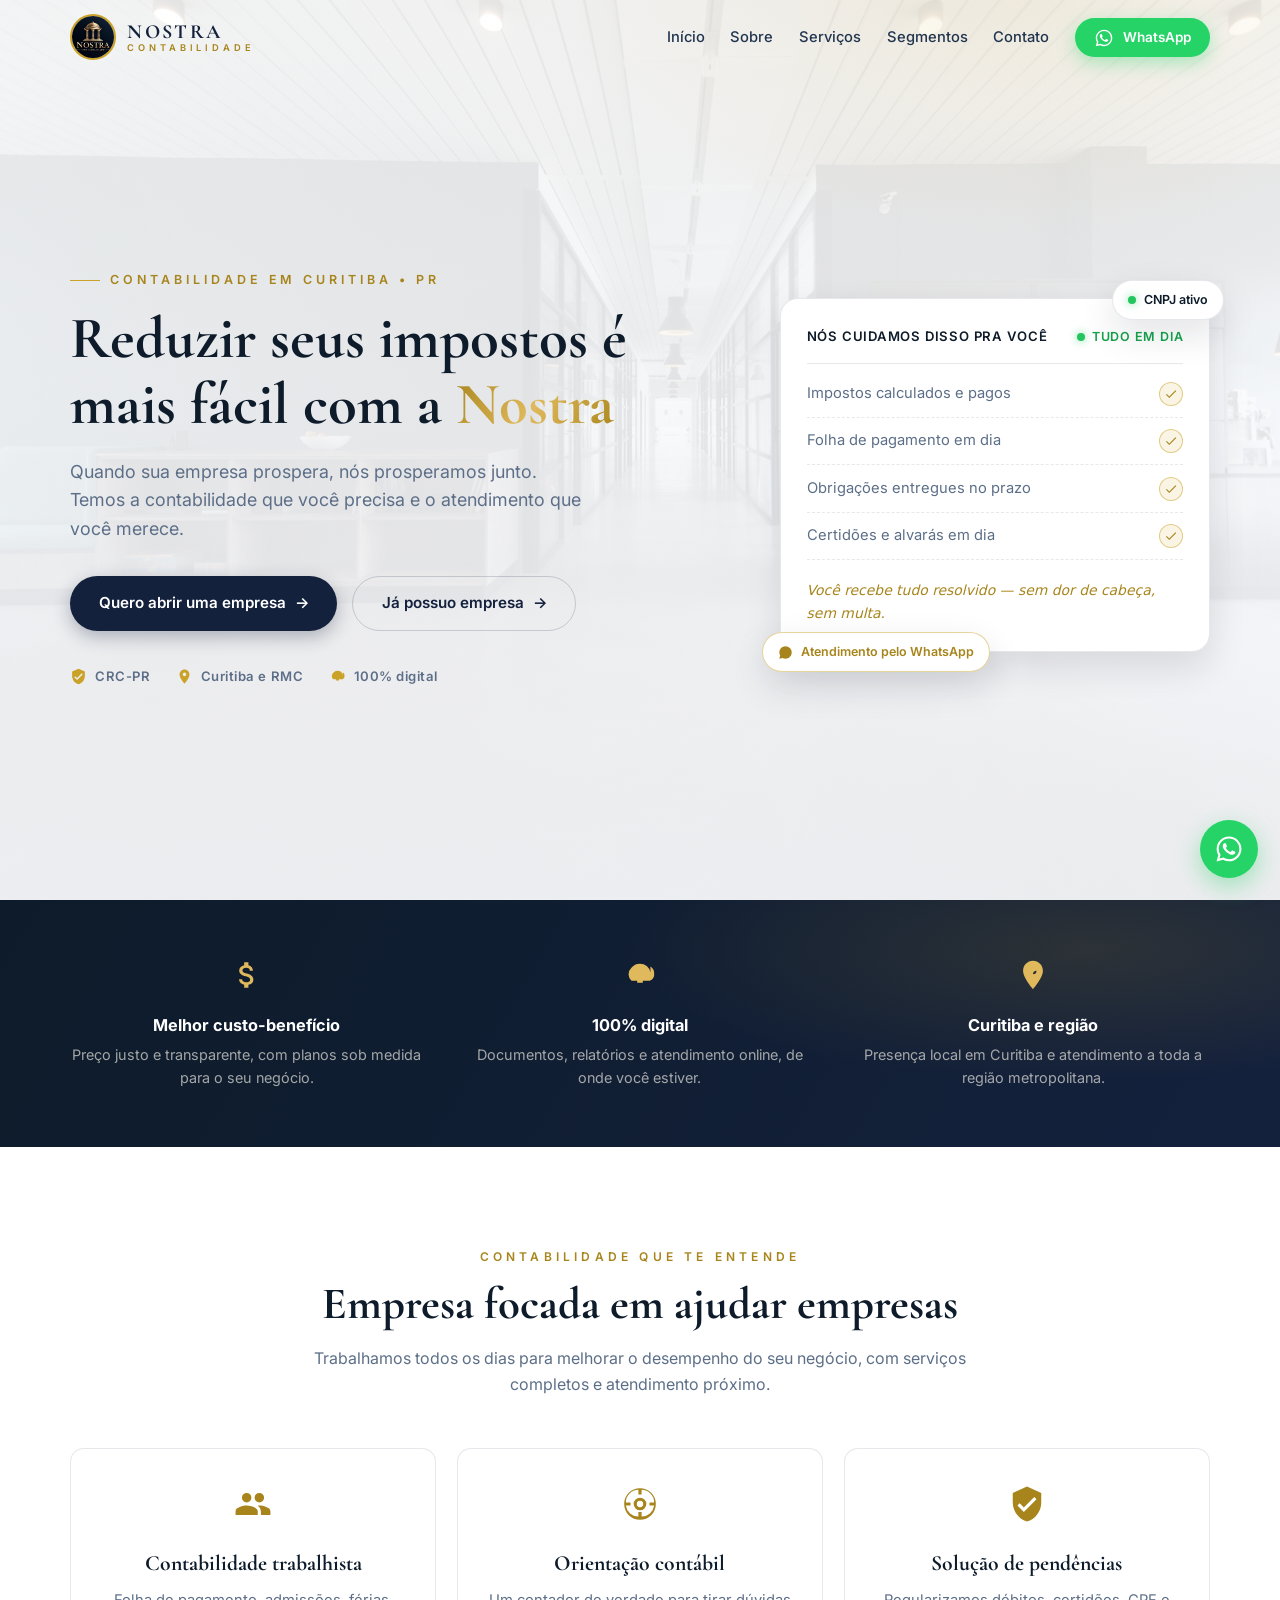
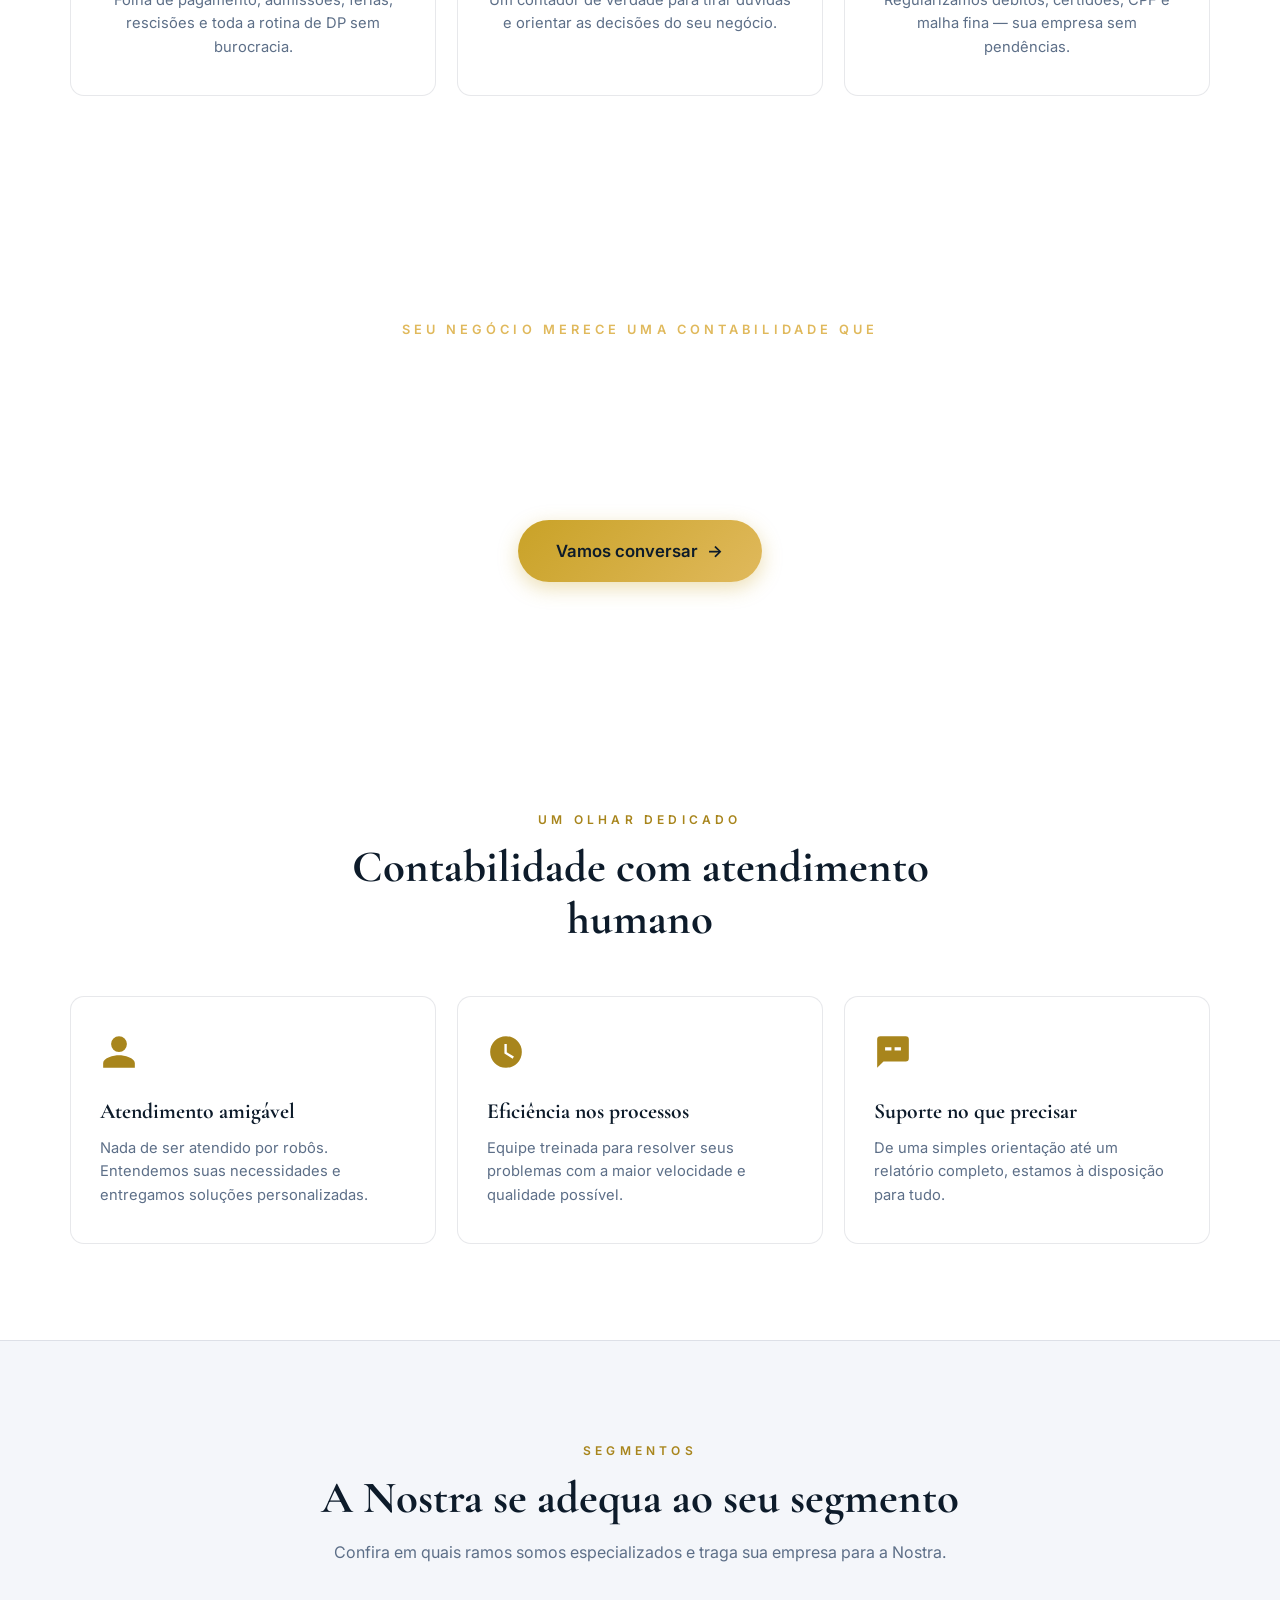
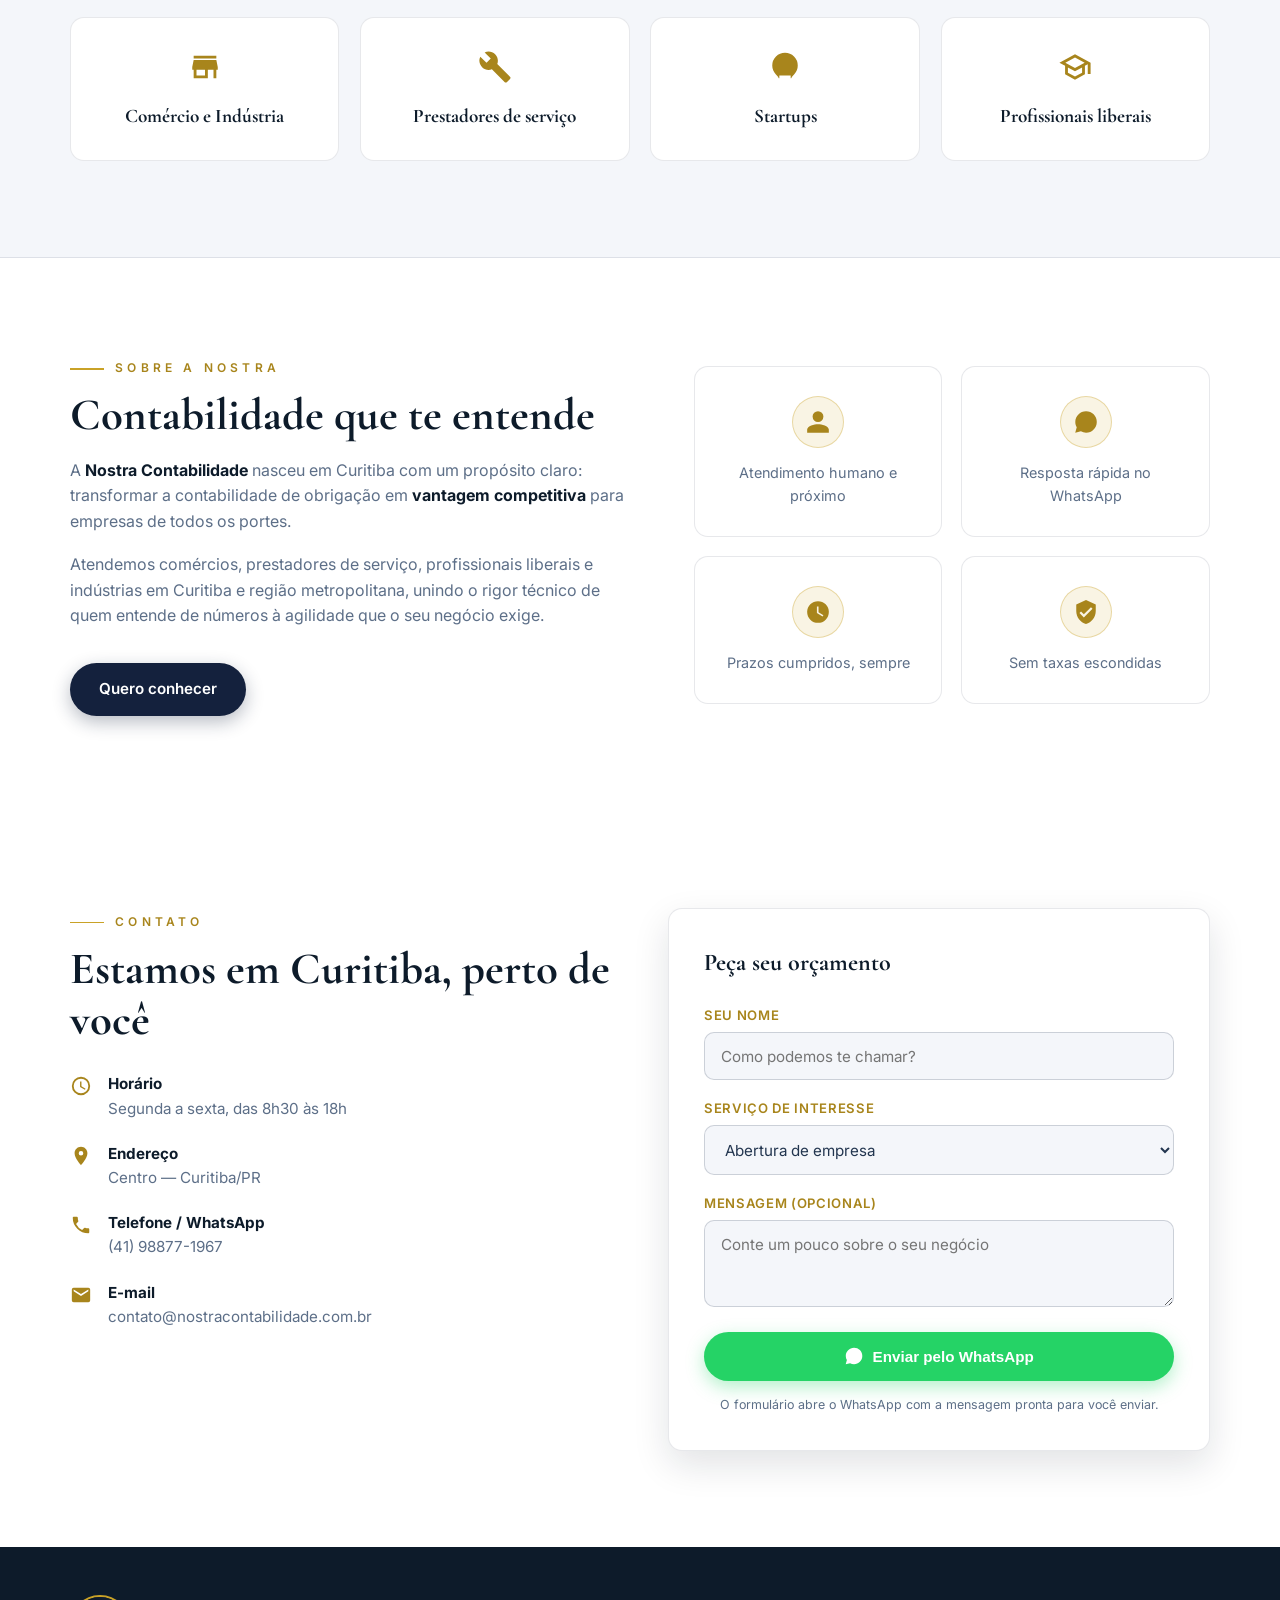
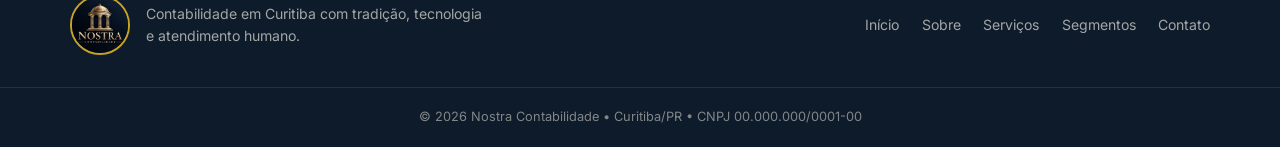
==== commit 5cb6e9c3: "Remove faixa CTA dourada da home" ====
--- a/index.html
+++ b/index.html
@@ -281,20 +281,6 @@
     </div>
   </section>
 
-  <!-- ===== CTA WHATSAPP ===== -->
-  <section class="cta">
-    <div class="container cta__inner reveal">
-      <div>
-        <h2>Faça parte dessa história</h2>
-        <p>Sua contabilidade sob os nossos cuidados. Orçamento sem compromisso.</p>
-      </div>
-      <a href="#" class="btn btn--navy btn--big js-whatsapp" data-message="Olá! Vim pelo site da Nostra Contabilidade e quero fazer parte dessa história.">
-        <svg viewBox="0 0 24 24" class="icon" aria-hidden="true"><path d="M12.04 2C6.58 2 2.13 6.45 2.13 11.91c0 1.75.46 3.45 1.32 4.95L2.05 22l5.25-1.38a9.87 9.87 0 0 0 4.74 1.21h.01c5.46 0 9.9-4.45 9.9-9.91 0-2.65-1.03-5.14-2.9-7.01A9.82 9.82 0 0 0 12.04 2zm0 18.13h-.01a8.2 8.2 0 0 1-4.19-1.15l-.3-.18-3.12.82.83-3.04-.2-.31a8.2 8.2 0 0 1-1.26-4.38c0-4.54 3.7-8.24 8.25-8.24 2.2 0 4.27.86 5.82 2.42a8.18 8.18 0 0 1 2.41 5.83c0 4.54-3.7 8.23-8.23 8.23zm4.52-6.16c-.25-.12-1.47-.72-1.69-.81-.23-.08-.39-.12-.56.13-.16.24-.64.8-.78.97-.14.16-.29.18-.54.06-.25-.12-1.05-.39-2-1.23-.74-.66-1.23-1.47-1.38-1.72-.14-.25-.02-.38.11-.51.11-.11.25-.29.37-.43.12-.14.16-.25.25-.41.08-.17.04-.31-.02-.43-.06-.12-.56-1.34-.76-1.84-.2-.48-.41-.42-.56-.43h-.48c-.17 0-.43.06-.66.31-.22.25-.86.85-.86 2.07 0 1.22.89 2.4 1.01 2.56.12.17 1.75 2.67 4.23 3.74.59.26 1.05.41 1.41.52.59.19 1.13.16 1.56.1.48-.07 1.47-.6 1.67-1.18.21-.58.21-1.07.15-1.18-.06-.11-.22-.17-.47-.29z"/></svg>
-        Chamar no WhatsApp
-      </a>
-    </div>
-  </section>
-
   <!-- ===== CONTATO ===== -->
   <section class="section contato" id="contato">
     <div class="container contato__grid">
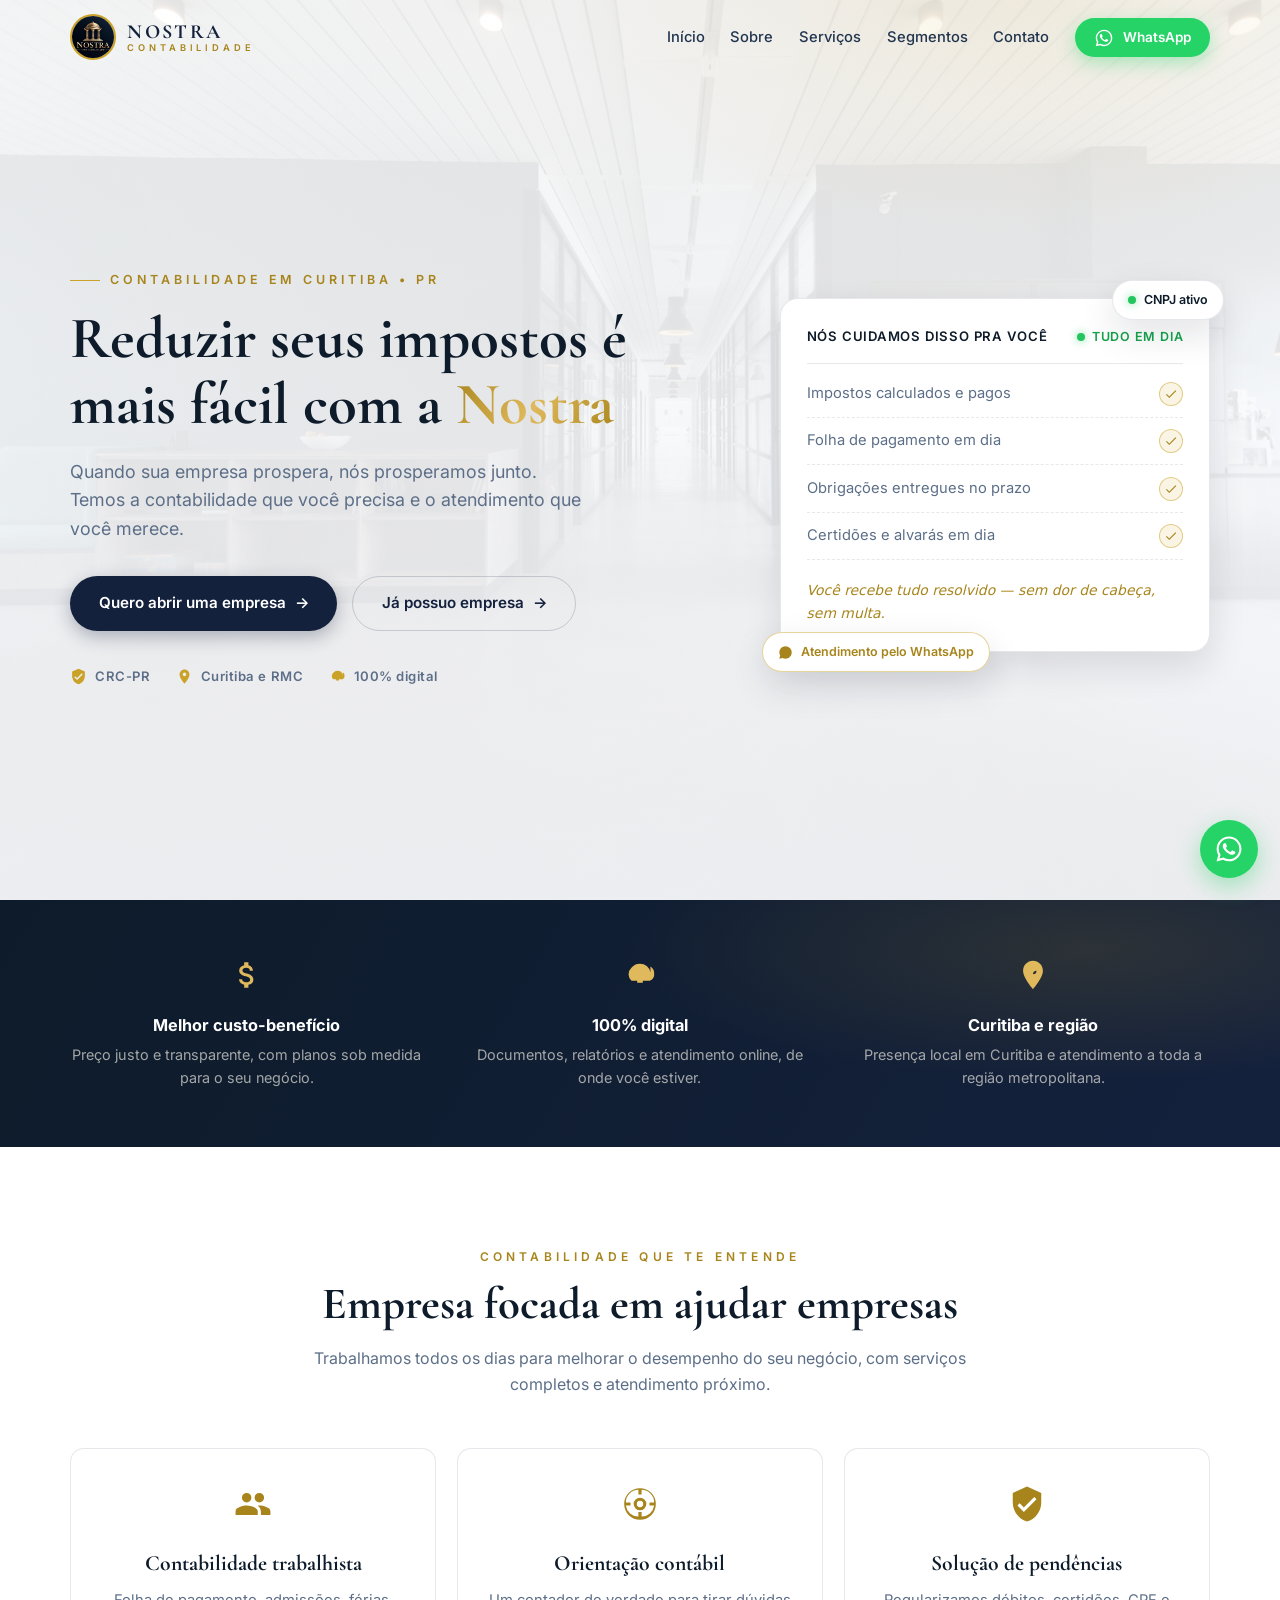
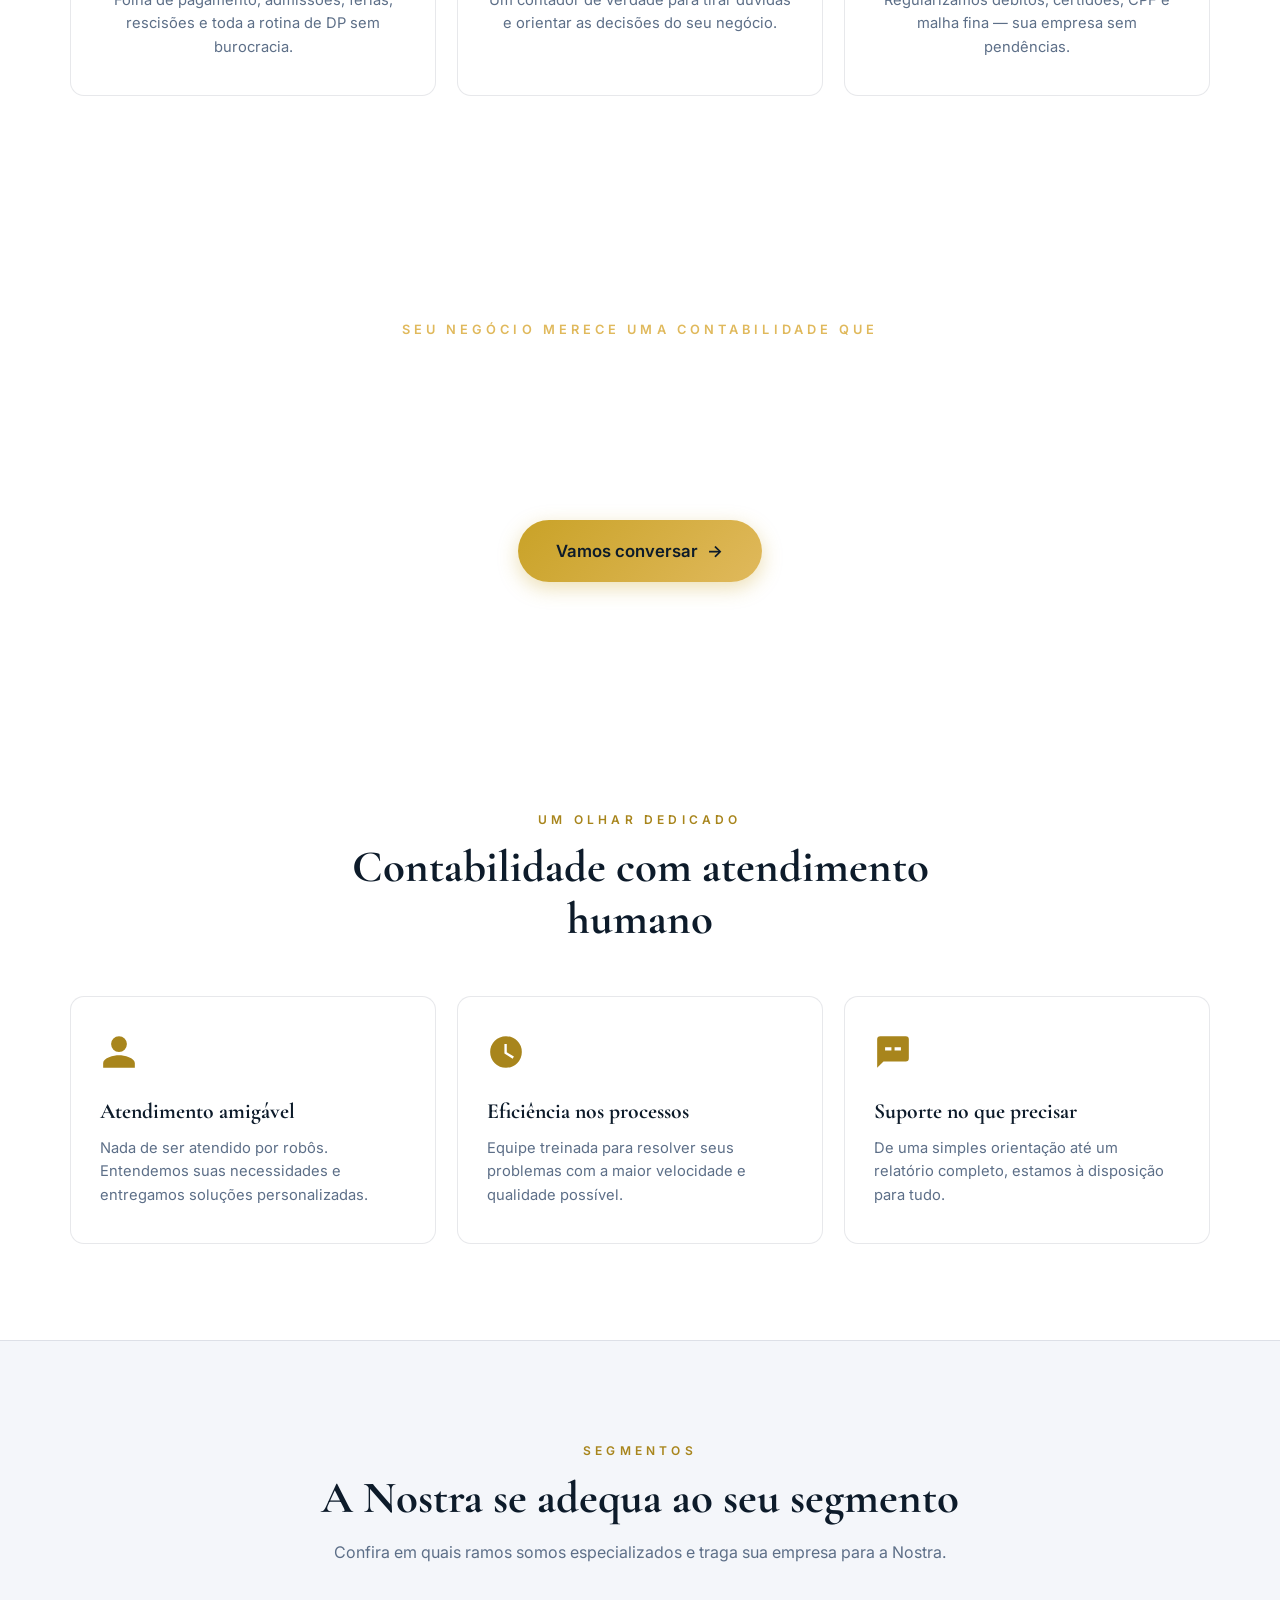
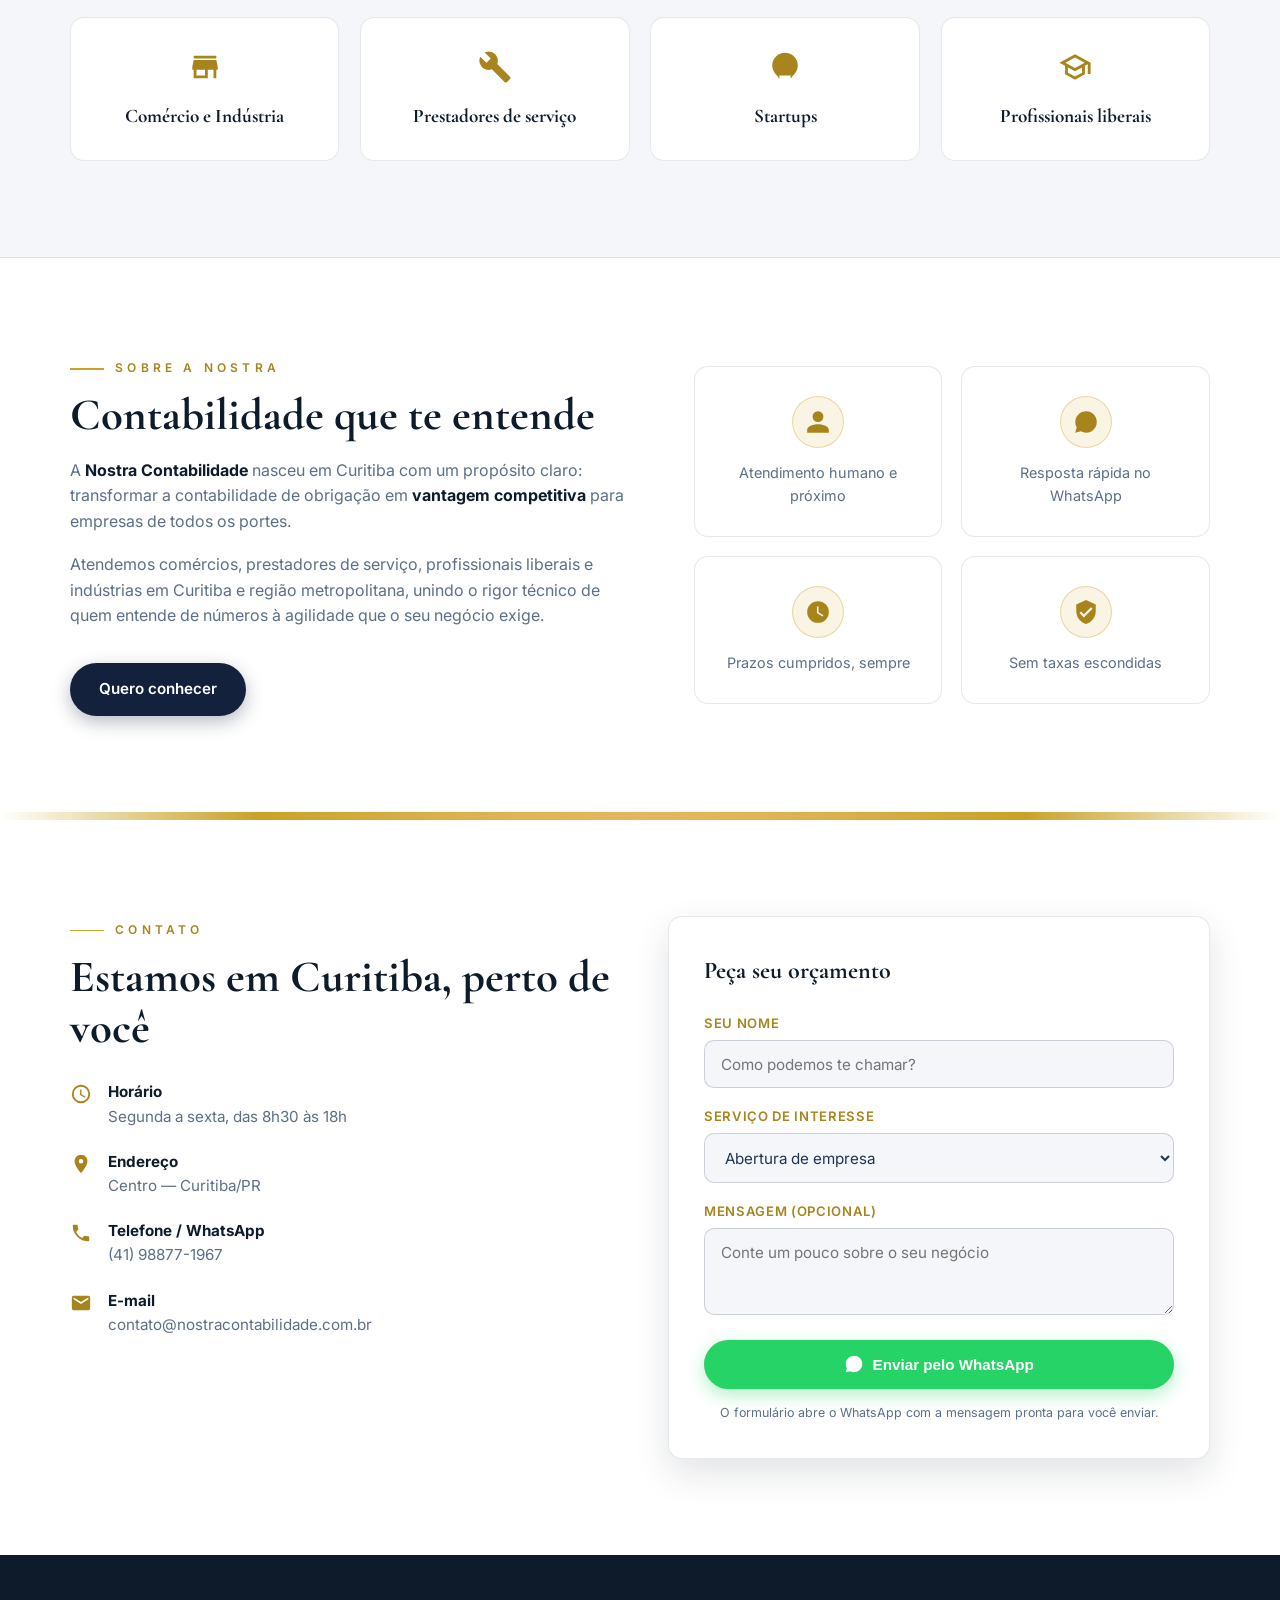
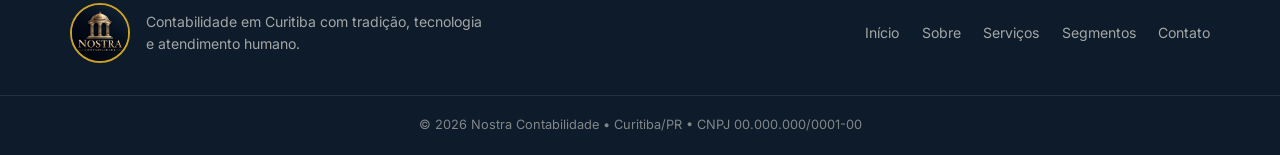
==== commit e6807556: "Adiciona faixa divisoria dourada entre Sobre e Contato" ====
--- a/index.html
+++ b/index.html
@@ -281,6 +281,9 @@
     </div>
   </section>
 
+  <!-- ===== DIVISOR ===== -->
+  <div class="divider" aria-hidden="true"></div>
+
   <!-- ===== CONTATO ===== -->
   <section class="section contato" id="contato">
     <div class="container contato__grid">
--- a/css/style.css
+++ b/css/style.css
@@ -809,6 +809,14 @@
 }
 .cta .btn--navy:hover { box-shadow: 0 14px 32px rgba(10, 21, 34, 0.5); }
 
+/* ---------- Divisor ---------- */
+.divider {
+  height: 8px;
+  background:
+    radial-gradient(ellipse 40% 100% at 50% 50%, rgba(224, 185, 92, 0.9), transparent 70%),
+    linear-gradient(90deg, transparent, var(--gold) 20%, var(--gold-light) 50%, var(--gold) 80%, transparent);
+}
+
 /* ---------- Contato ---------- */
 .contato { background: var(--bg); }
 .contato__grid {
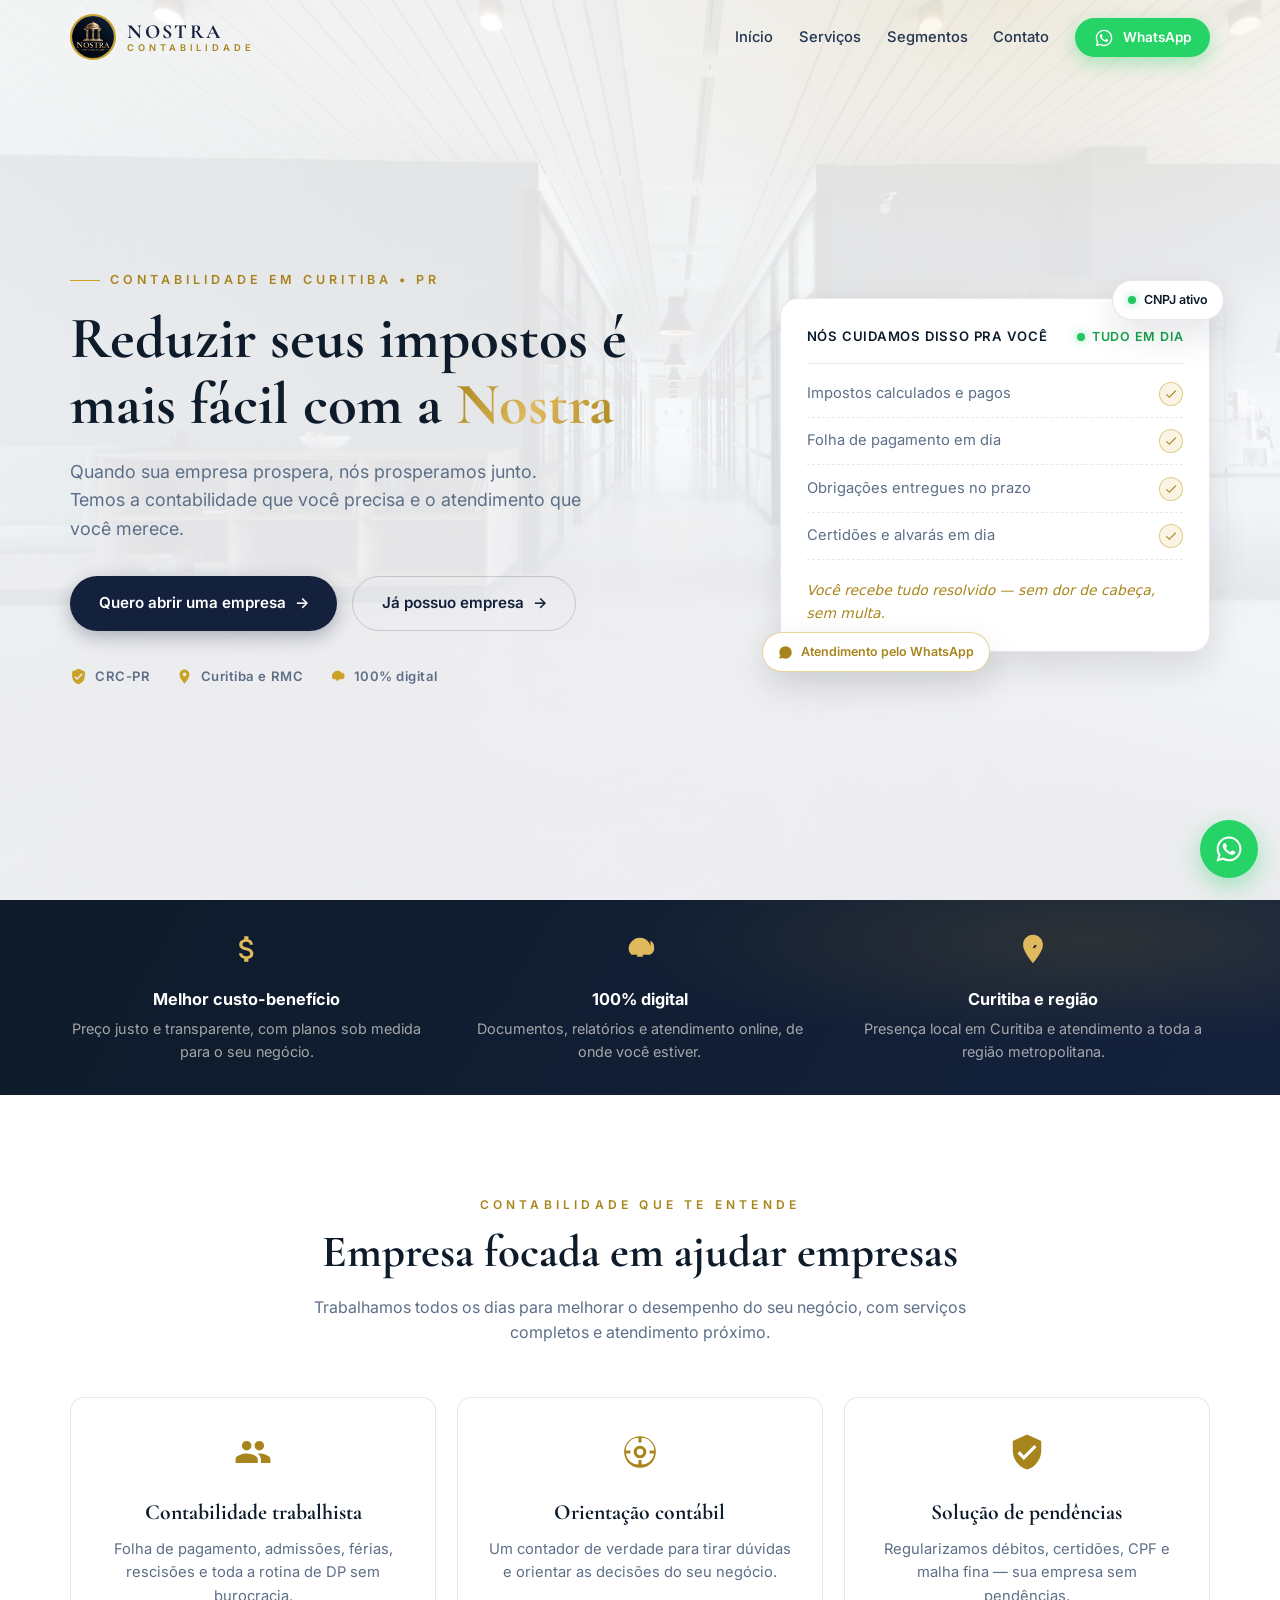
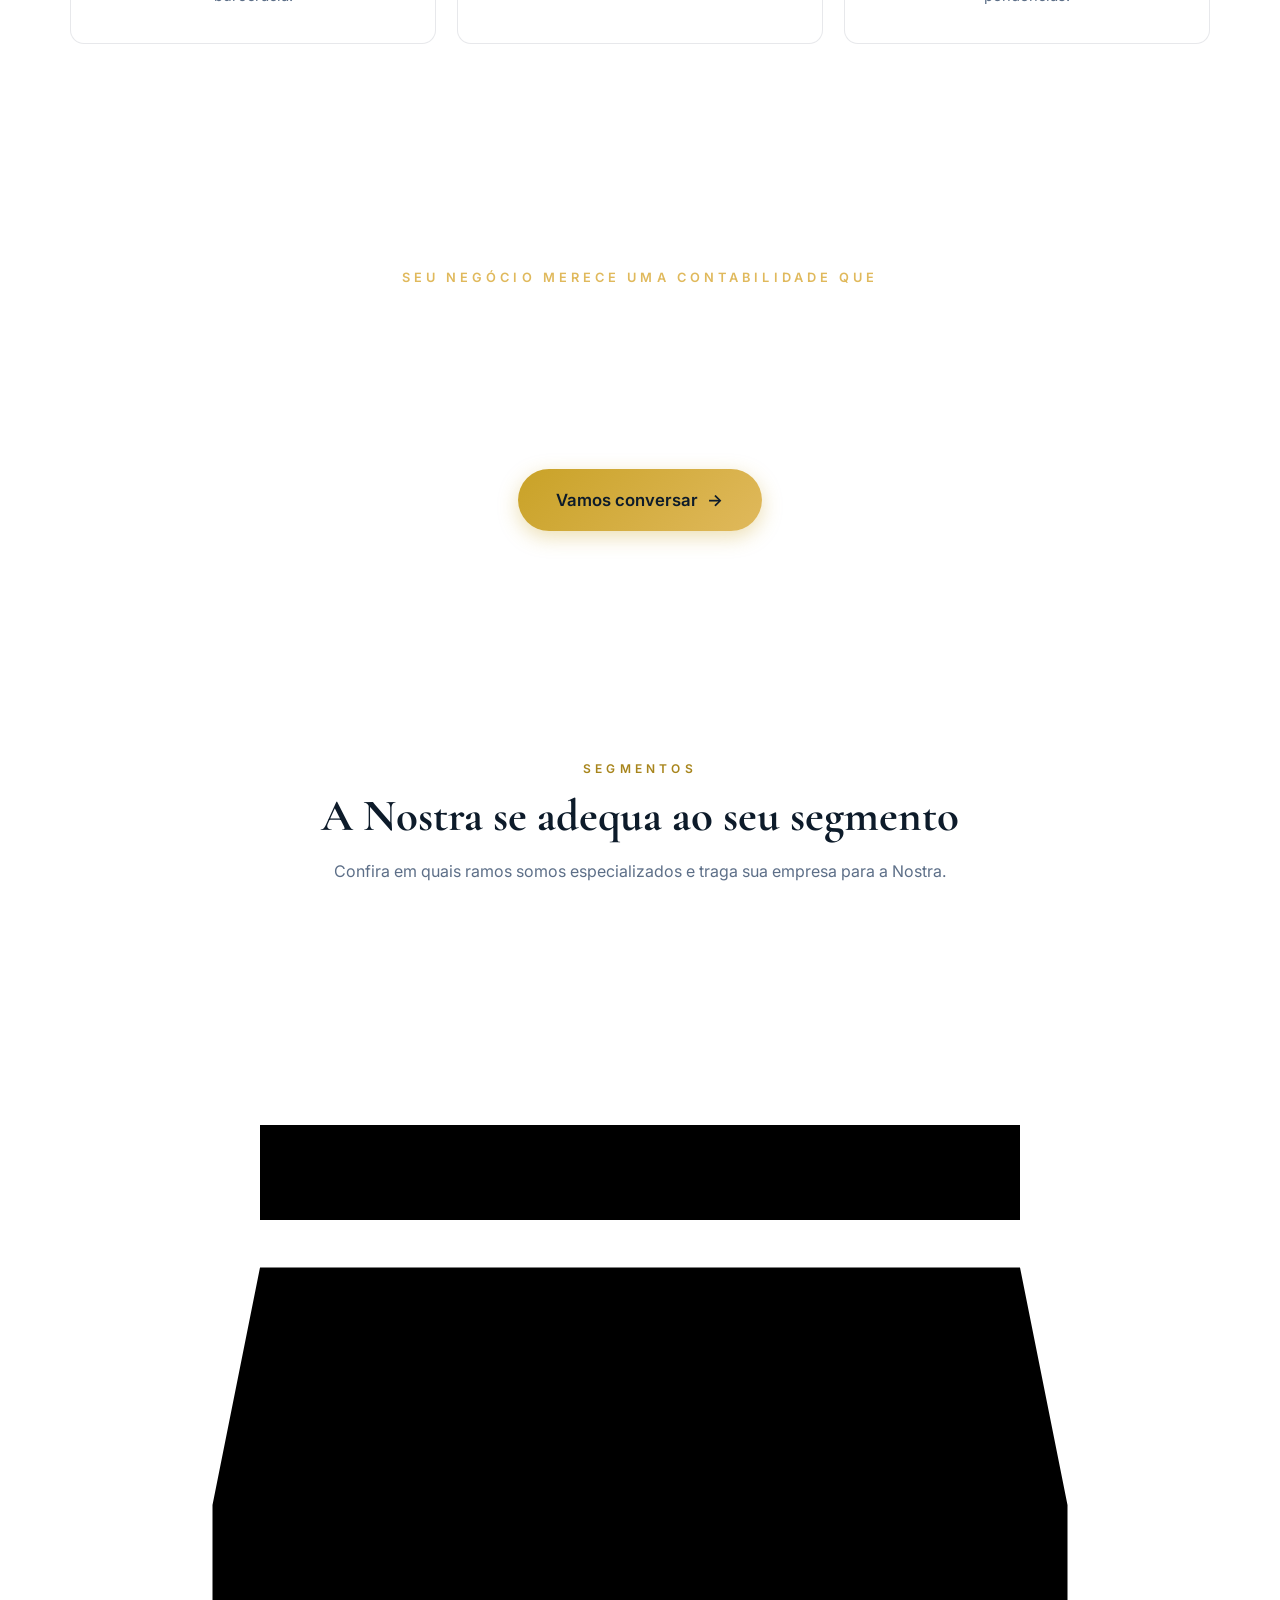
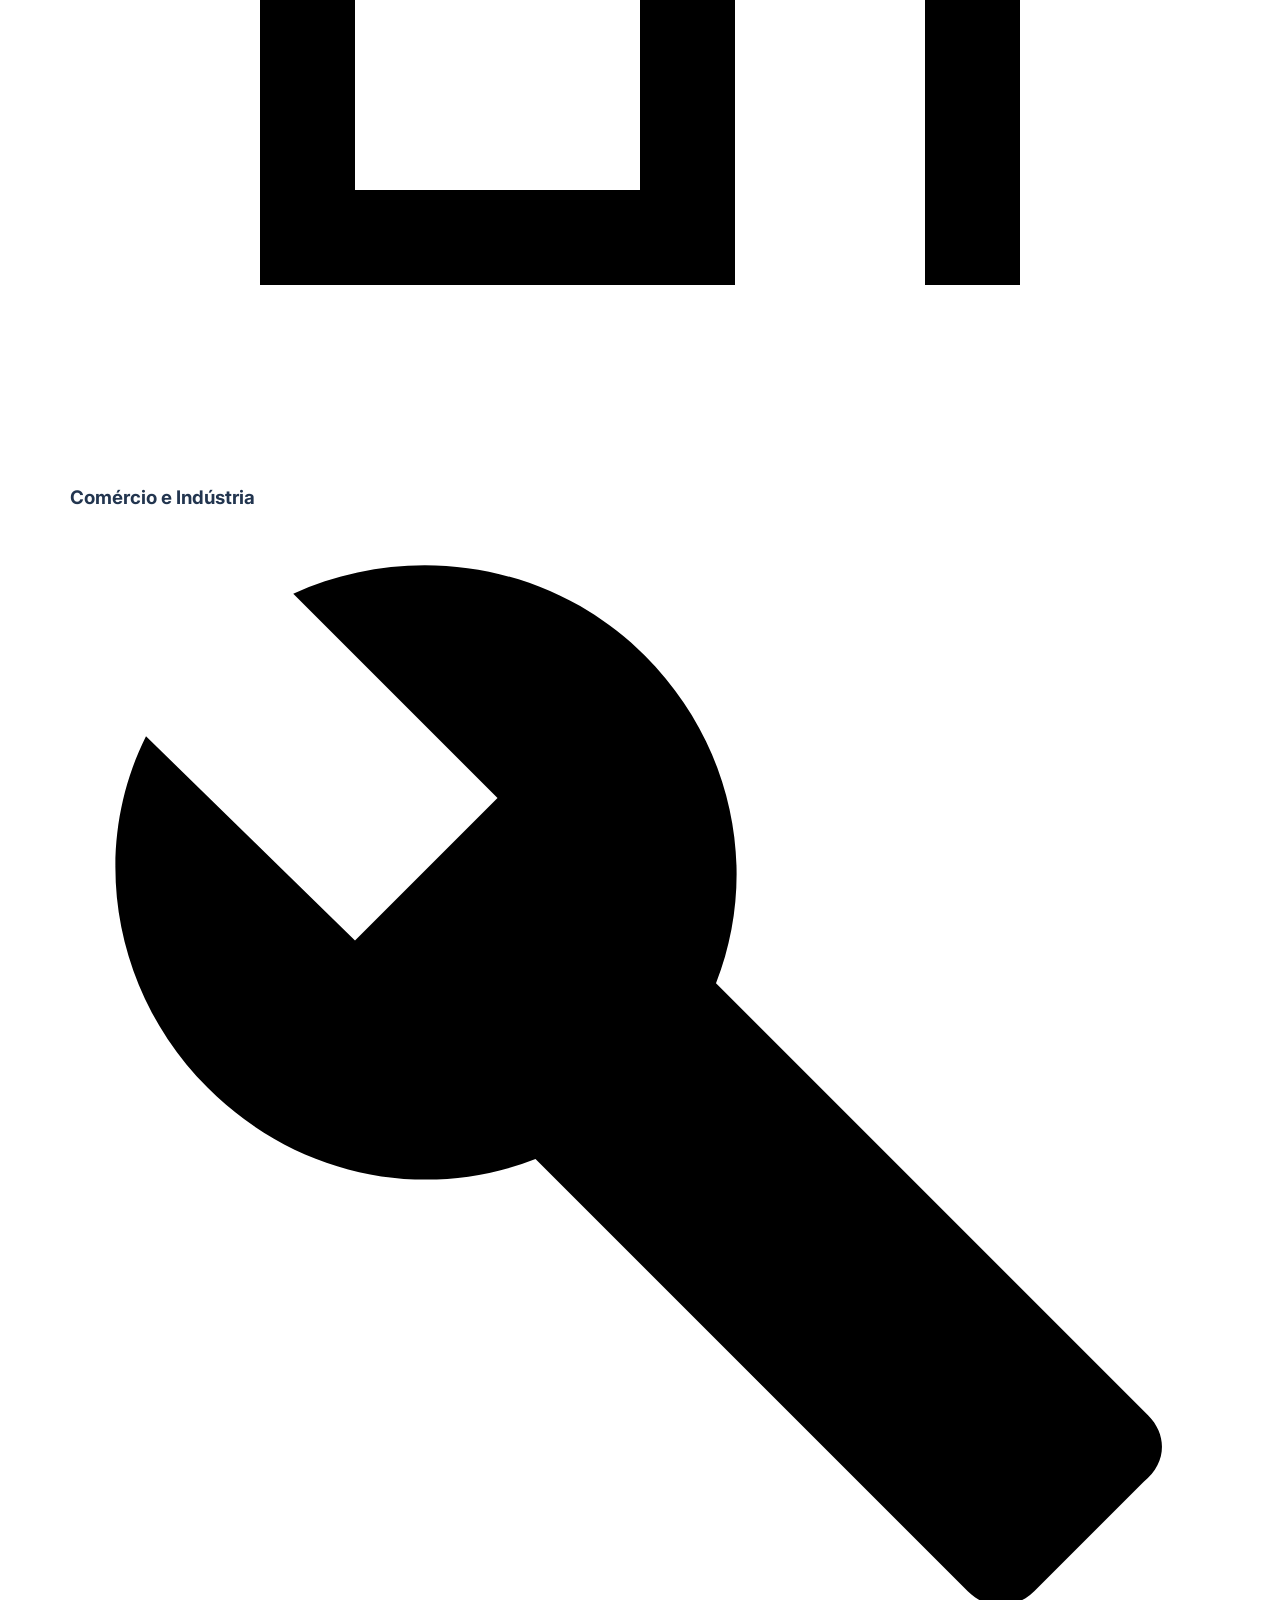
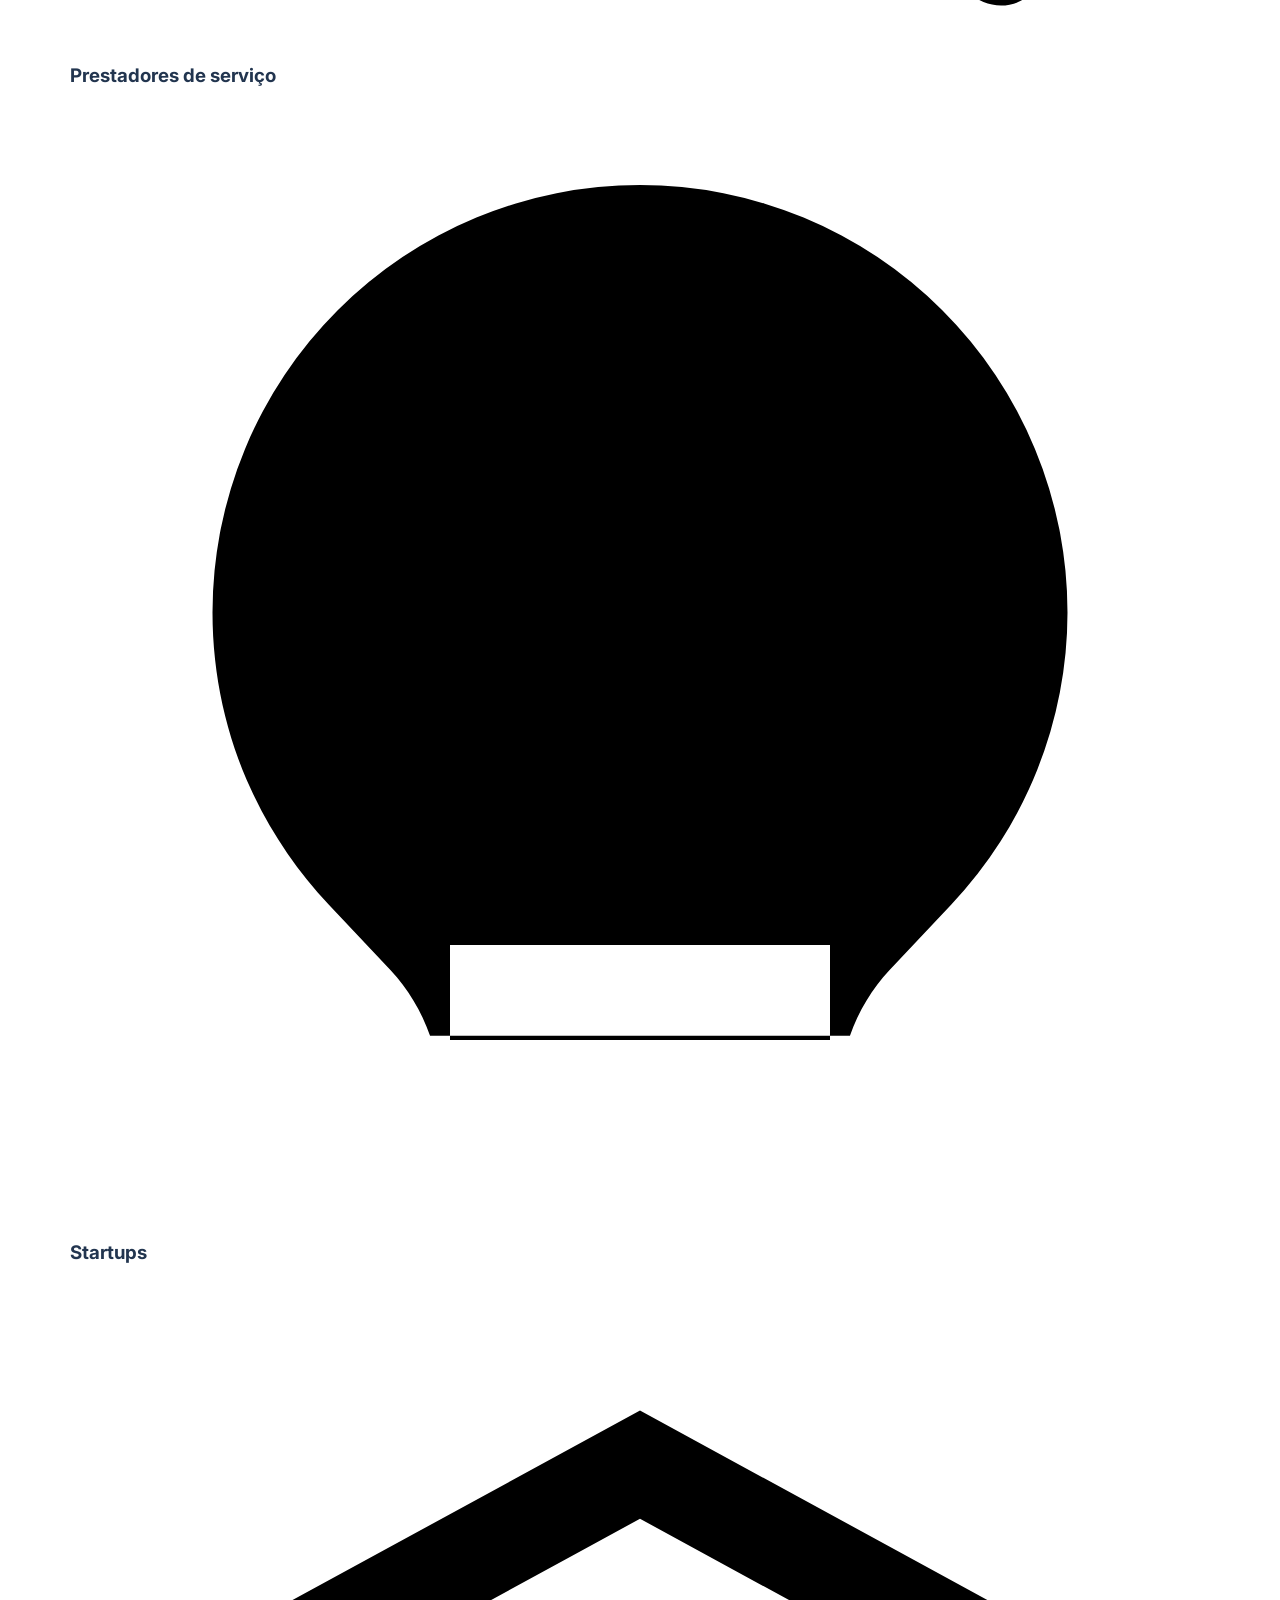
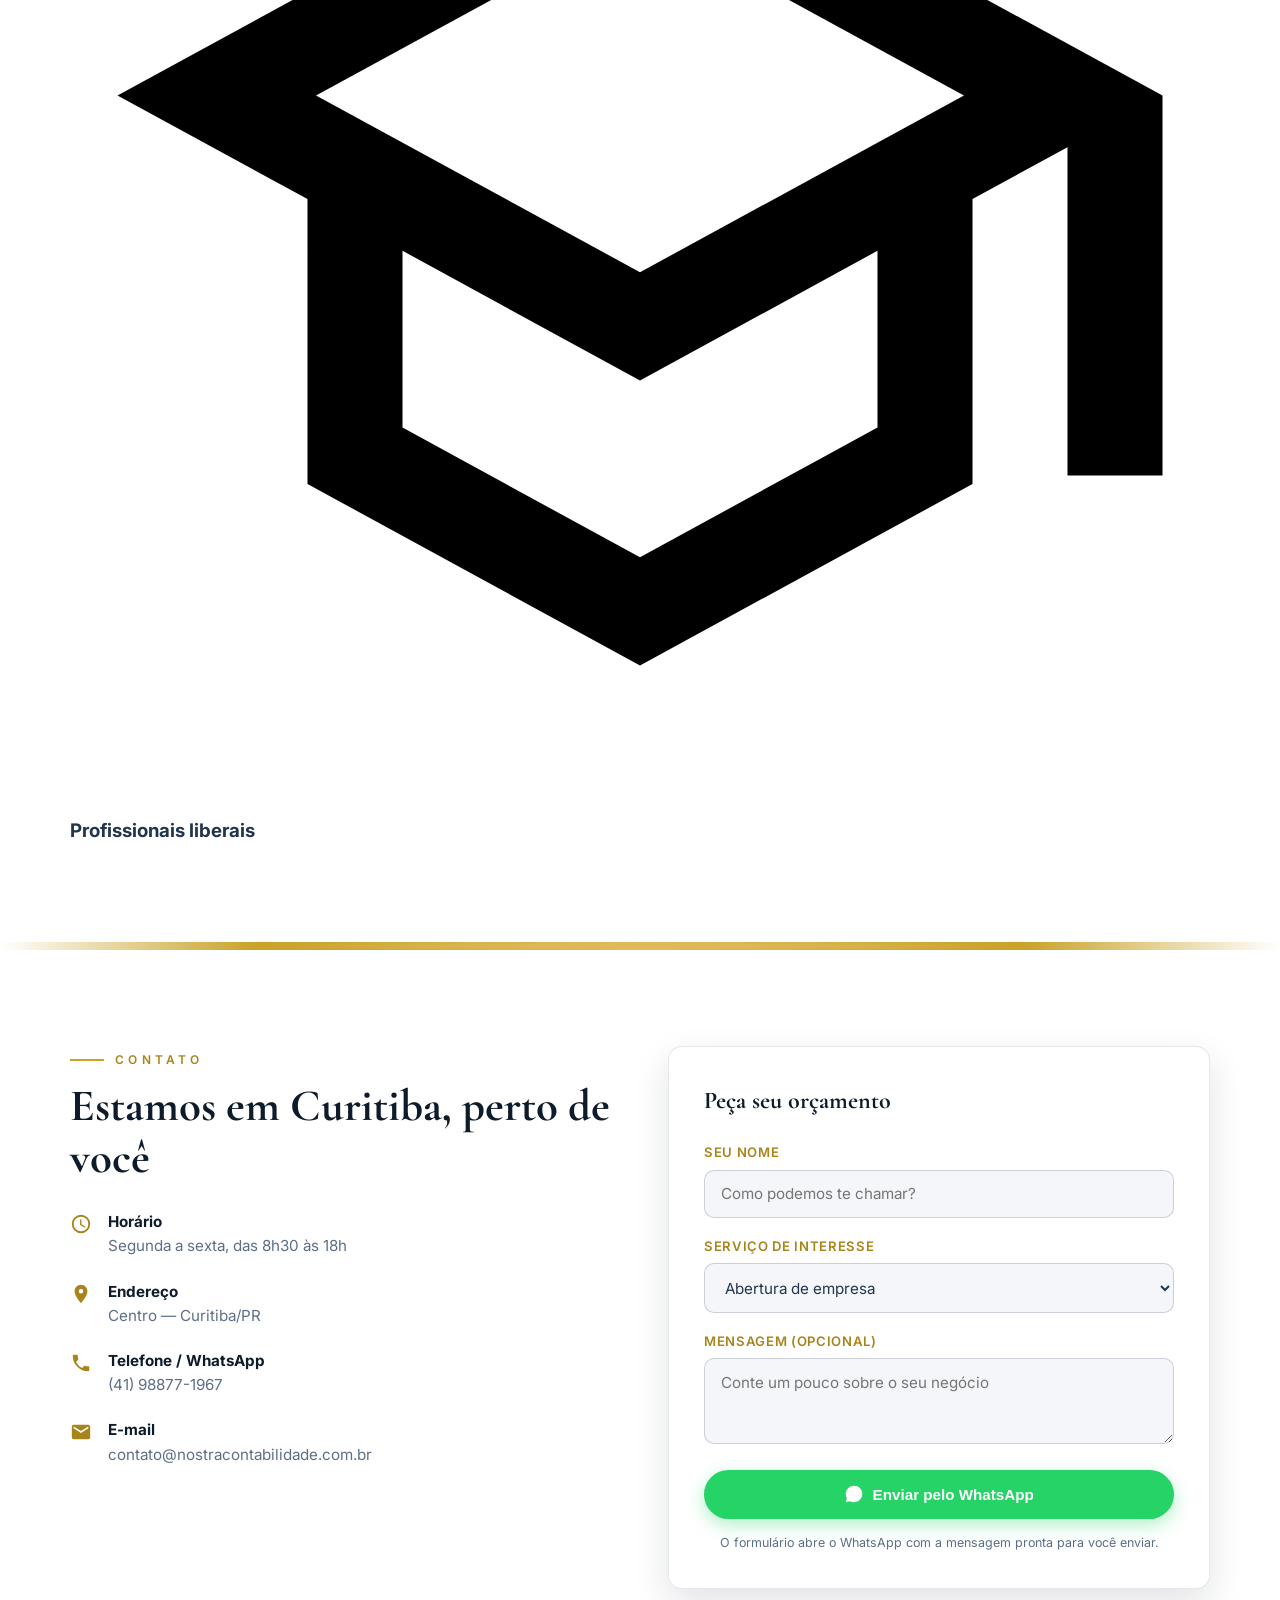
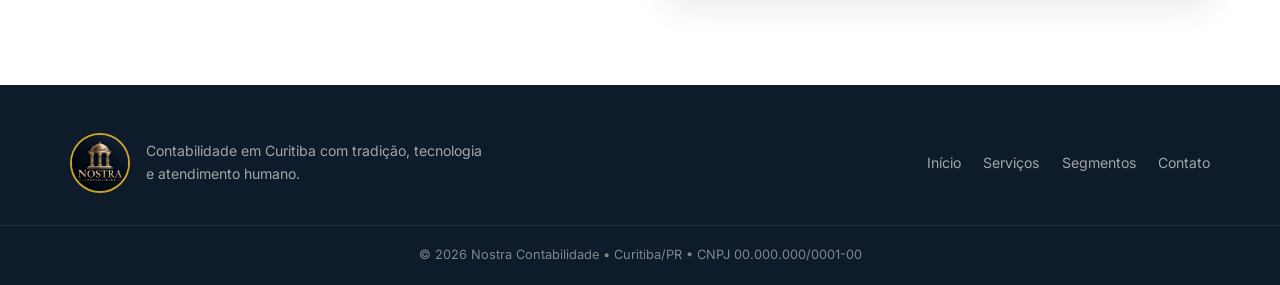
==== commit e2e2427a: "Remove secoes Olhar dedicado e Sobre da home; ajusta menus" ====
--- a/index.html
+++ b/index.html
@@ -22,7 +22,6 @@
       </a>
       <nav class="nav" id="nav">
         <a href="#inicio" class="nav__link">Início</a>
-        <a href="#sobre" class="nav__link">Sobre</a>
         <a href="servicos.html" class="nav__link">Serviços</a>
         <a href="#segmentos" class="nav__link">Segmentos</a>
         <a href="#contato" class="nav__link">Contato</a>
@@ -178,33 +177,6 @@
     </div>
   </section>
 
-  <!-- ===== OLHAR DEDICADO (DIFERENCIAIS) ===== -->
-  <section class="section dedicado" id="diferenciais">
-    <div class="container">
-      <div class="section__head reveal">
-        <span class="section__tag">Um olhar dedicado</span>
-        <h2 class="section__title">Contabilidade com atendimento humano</h2>
-      </div>
-      <div class="dedicado__grid">
-        <div class="dedicado__item reveal">
-          <svg viewBox="0 0 24 24" class="icon"><path d="M12 12a5 5 0 1 0-5-5 5 5 0 0 0 5 5zm0 2c-3.34 0-10 1.67-10 5v3h20v-3c0-3.33-6.66-5-10-5z"/></svg>
-          <h3>Atendimento amigável</h3>
-          <p>Nada de ser atendido por robôs. Entendemos suas necessidades e entregamos soluções personalizadas.</p>
-        </div>
-        <div class="dedicado__item reveal" style="--delay:.1s">
-          <svg viewBox="0 0 24 24" class="icon"><path d="M12 2a10 10 0 1 0 10 10A10 10 0 0 0 12 2zm4.2 14.2L11 13V7h1.5v5.2l4.5 2.7-.8 1.3z"/></svg>
-          <h3>Eficiência nos processos</h3>
-          <p>Equipe treinada para resolver seus problemas com a maior velocidade e qualidade possível.</p>
-        </div>
-        <div class="dedicado__item reveal" style="--delay:.2s">
-          <svg viewBox="0 0 24 24" class="icon"><path d="M20 2H4a2 2 0 0 0-2 2v18l4-4h14a2 2 0 0 0 2-2V4a2 2 0 0 0-2-2zm-9 9H7V9h4v2zm6 0h-4V9h4v2z"/></svg>
-          <h3>Suporte no que precisar</h3>
-          <p>De uma simples orientação até um relatório completo, estamos à disposição para tudo.</p>
-        </div>
-      </div>
-    </div>
-  </section>
-
   <!-- ===== SEGMENTOS ===== -->
   <section class="section segmentos" id="segmentos">
     <div class="container">
@@ -229,53 +201,6 @@
         <div class="segmento reveal" style="--delay:.3s">
           <svg viewBox="0 0 24 24" class="icon"><path d="M12 3 1 9l4 2.18v6L12 21l7-3.82v-6l2-1.09V17h2V9L12 3zm6.82 6L12 12.72 5.18 9 12 5.28 18.82 9zM17 15.99l-5 2.73-5-2.73v-3.72L12 15l5-2.73v3.72z"/></svg>
           <h3>Profissionais liberais</h3>
-        </div>
-      </div>
-    </div>
-  </section>
-
-  <!-- ===== SOBRE ===== -->
-  <section class="section sobre" id="sobre">
-    <div class="container sobre__grid">
-      <div class="sobre__texto reveal">
-        <span class="section__tag">Sobre a Nostra</span>
-        <h2 class="section__title">Contabilidade que te entende</h2>
-        <p>
-          A <strong>Nostra Contabilidade</strong> nasceu em Curitiba com um propósito claro:
-          transformar a contabilidade de obrigação em <strong>vantagem competitiva</strong> para
-          empresas de todos os portes.
-        </p>
-        <p>
-          Atendemos comércios, prestadores de serviço, profissionais liberais e indústrias em
-          Curitiba e região metropolitana, unindo o rigor técnico de quem entende de números
-          à agilidade que o seu negócio exige.
-        </p>
-        <a href="#" class="btn btn--navy js-whatsapp" data-message="Olá! Gostaria de conhecer melhor a Nostra Contabilidade.">Quero conhecer</a>
-      </div>
-      <div class="sobre__stats reveal" style="--delay:.2s">
-        <div class="stat">
-          <span class="stat__icon">
-            <svg viewBox="0 0 24 24"><path d="M12 12a5 5 0 1 0-5-5 5 5 0 0 0 5 5zm0 2c-3.34 0-10 1.67-10 5v3h20v-3c0-3.33-6.66-5-10-5z"/></svg>
-          </span>
-          <span class="stat__label">Atendimento humano e próximo</span>
-        </div>
-        <div class="stat">
-          <span class="stat__icon">
-            <svg viewBox="0 0 24 24"><path d="M12.04 2C6.58 2 2.13 6.45 2.13 11.91c0 1.75.46 3.45 1.32 4.95L2.05 22l5.25-1.38a9.87 9.87 0 0 0 4.74 1.21h.01c5.46 0 9.9-4.45 9.9-9.91 0-2.65-1.03-5.14-2.9-7.01A9.82 9.82 0 0 0 12.04 2z"/></svg>
-          </span>
-          <span class="stat__label">Resposta rápida no WhatsApp</span>
-        </div>
-        <div class="stat">
-          <span class="stat__icon">
-            <svg viewBox="0 0 24 24"><path d="M12 2a10 10 0 1 0 10 10A10 10 0 0 0 12 2zm4.2 14.2L11 13V7h1.5v5.2l4.5 2.7-.8 1.3z"/></svg>
-          </span>
-          <span class="stat__label">Prazos cumpridos, sempre</span>
-        </div>
-        <div class="stat">
-          <span class="stat__icon">
-            <svg viewBox="0 0 24 24"><path d="M12 1 3 5v6c0 5.55 3.84 10.74 9 12 5.16-1.26 9-6.45 9-12V5l-9-4zm-2 16-4-4 1.41-1.41L10 14.17l6.59-6.59L18 9l-8 8z"/></svg>
-          </span>
-          <span class="stat__label">Sem taxas escondidas</span>
         </div>
       </div>
     </div>
@@ -350,7 +275,6 @@
       </div>
       <nav class="footer__nav">
         <a href="#inicio">Início</a>
-        <a href="#sobre">Sobre</a>
         <a href="servicos.html">Serviços</a>
         <a href="#segmentos">Segmentos</a>
         <a href="#contato">Contato</a>
--- a/css/style.css
+++ b/css/style.css
@@ -402,7 +402,7 @@
   background:
     radial-gradient(ellipse 60% 90% at 85% 20%, rgba(201, 162, 39, 0.14), transparent 60%),
     linear-gradient(120deg, var(--navy-900), var(--navy-700));
-  padding: 3.6rem 0;
+  padding: 2rem 0;
 }
 .valores__grid {
   display: grid;
@@ -669,116 +669,6 @@
   margin-bottom: 2rem;
 }
 
-/* ---------- Olhar dedicado ---------- */
-.dedicado { background: var(--bg); }
-.dedicado__grid {
-  display: grid;
-  grid-template-columns: repeat(3, 1fr);
-  gap: 1.3rem;
-}
-.dedicado__item {
-  background: #fff;
-  border: 1px solid var(--line);
-  border-radius: var(--radius);
-  padding: 2.2rem 1.8rem;
-  transition: transform var(--transition), border-color var(--transition), box-shadow var(--transition);
-}
-.dedicado__item:hover {
-  transform: translateY(-6px);
-  border-color: rgba(201, 162, 39, 0.5);
-  box-shadow: var(--shadow-md);
-}
-.dedicado__item .icon {
-  width: 38px; height: 38px;
-  fill: var(--gold-deep);
-  margin-bottom: 1rem;
-}
-.dedicado__item h3 {
-  font-family: var(--font-display);
-  font-size: 1.35rem;
-  font-weight: 700;
-  color: var(--navy-900);
-  margin-bottom: 0.5rem;
-}
-.dedicado__item p { font-size: 0.92rem; color: var(--muted); }
-
-/* ---------- Segmentos ---------- */
-.segmentos { background: var(--bg-alt); border-block: 1px solid var(--line); }
-.segmentos__grid {
-  display: grid;
-  grid-template-columns: repeat(4, 1fr);
-  gap: 1.3rem;
-}
-.segmento {
-  background: #fff;
-  border: 1px solid var(--line);
-  border-radius: var(--radius);
-  padding: 2rem 1.4rem;
-  text-align: center;
-  transition: transform var(--transition), border-color var(--transition), box-shadow var(--transition);
-}
-.segmento:hover {
-  transform: translateY(-6px);
-  border-color: rgba(201, 162, 39, 0.5);
-  box-shadow: var(--shadow-md);
-}
-.segmento .icon {
-  width: 34px; height: 34px;
-  fill: var(--gold-deep);
-  margin: 0 auto 0.8rem;
-}
-.segmento h3 {
-  font-family: var(--font-display);
-  font-size: 1.2rem;
-  font-weight: 700;
-  color: var(--navy-900);
-  line-height: 1.25;
-}
-
-/* ---------- Sobre ---------- */
-.sobre { background: var(--bg); }
-.sobre__grid {
-  display: grid;
-  grid-template-columns: 1.1fr 1fr;
-  gap: 3.5rem;
-  align-items: center;
-}
-.sobre__texto p { color: var(--muted); margin-bottom: 1.1rem; }
-.sobre__texto strong { color: var(--navy-900); }
-.sobre__texto .btn { margin-top: 1rem; }
-
-.sobre__stats {
-  display: grid;
-  grid-template-columns: 1fr 1fr;
-  gap: 1.2rem;
-}
-.stat {
-  background: #fff;
-  border: 1px solid var(--line);
-  border-radius: var(--radius);
-  padding: 1.8rem 1.4rem;
-  text-align: center;
-  transition: transform var(--transition), border-color var(--transition), box-shadow var(--transition);
-}
-.stat:hover {
-  transform: translateY(-5px);
-  border-color: rgba(201, 162, 39, 0.55);
-  box-shadow: var(--shadow-md);
-}
-.stat__icon {
-  display: inline-grid;
-  place-items: center;
-  width: 52px; height: 52px;
-  border-radius: 50%;
-  background: var(--gold-soft);
-  border: 1px solid rgba(201, 162, 39, 0.35);
-  margin-bottom: 0.8rem;
-}
-.stat__icon svg {
-  width: 26px; height: 26px;
-  fill: var(--gold-deep);
-}
-.stat__label { font-size: 0.9rem; color: var(--muted); display: block; }
 
 /* ---------- CTA ---------- */
 .cta {
@@ -979,9 +869,7 @@
 /* ---------- Responsivo ---------- */
 @media (max-width: 1024px) {
   .entende__grid,
-  .dedicado__grid,
   .segmentos__grid { grid-template-columns: repeat(2, 1fr); }
-  .sobre__grid { gap: 2.5rem; }
 }
 
 @media (max-width: 900px) {
@@ -1011,8 +899,6 @@
 
   .valores__grid { grid-template-columns: 1fr; gap: 2rem; }
   .entende__grid,
-  .dedicado__grid,
-  .sobre__grid,
   .contato__grid { grid-template-columns: 1fr; }
 
   .cta__inner { flex-direction: column; text-align: center; }
@@ -1029,7 +915,6 @@
   .chip--gold { left: 0; }
   .services,
   .segmentos__grid,
-  .sobre__stats { grid-template-columns: 1fr; }
   .contato__form { padding: 1.6rem; }
   .whatsapp-float { width: 52px; height: 52px; right: 16px; bottom: 16px; }
 }
